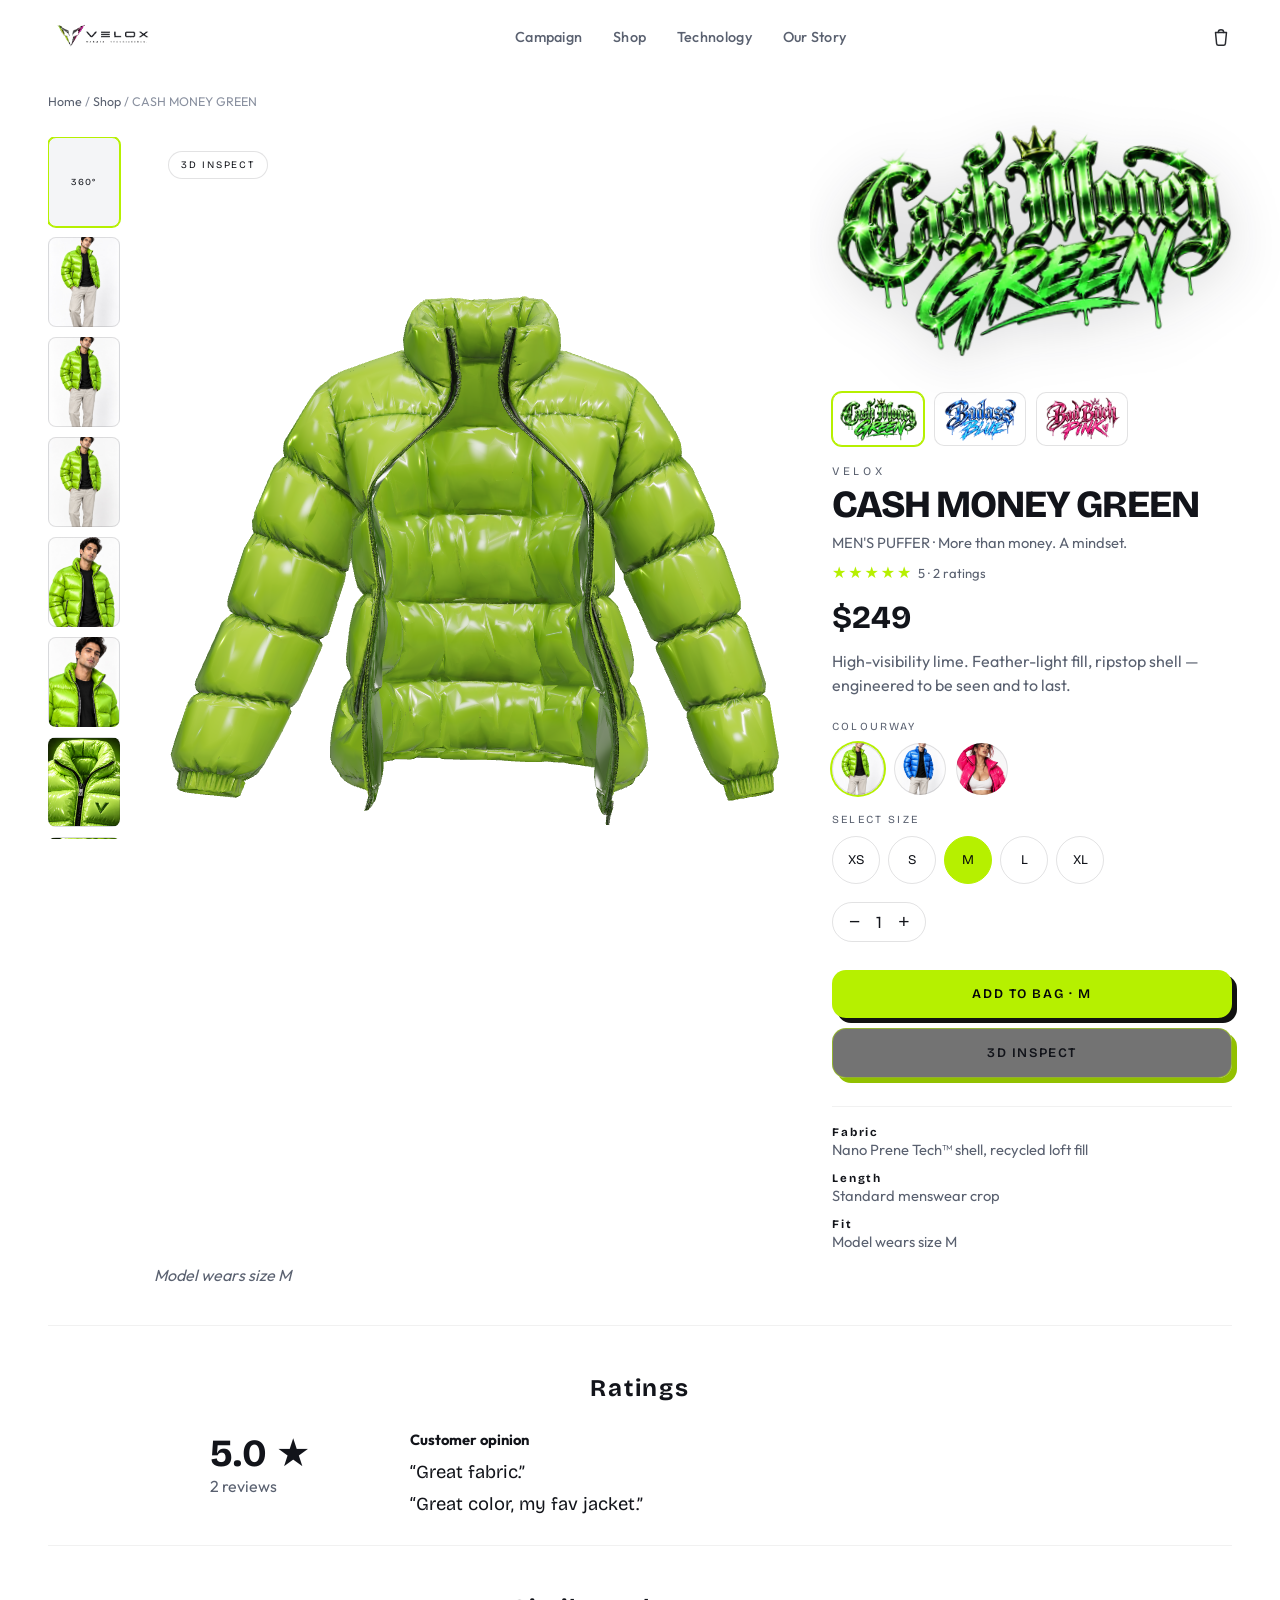
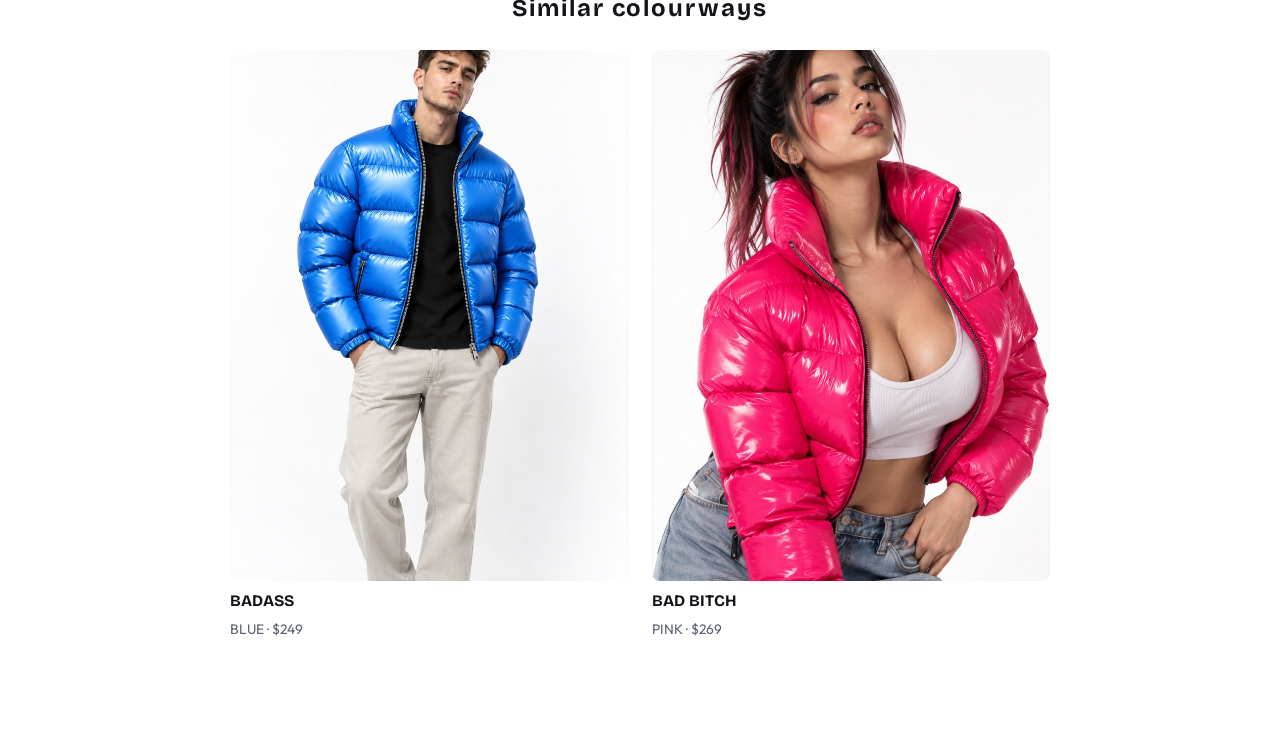
==== buy.html @ fc915344 "Updates" ====
<!doctype html>
<html lang="en">
  <head>
    <meta charset="UTF-8" />
    <meta name="viewport" content="width=device-width, initial-scale=1.0, viewport-fit=cover" />
    <title>VELOX — Shop</title>
    <meta name="description" content="Shop VELOX FW26. Cash Money Green, Badass Blue, Bad Bitch Pink." />
    <link rel="preconnect" href="https://fonts.googleapis.com" />
    <link rel="preconnect" href="https://fonts.gstatic.com" crossorigin />
    <link
      rel="preload"
      as="style"
      href="https://fonts.googleapis.com/css2?family=Cinzel:wght@600&family=Bricolage+Grotesque:opsz,wght@12..96,700;12..96,800&family=Outfit:wght@400;500;600&display=swap"
      onload="this.onload=null;this.rel='stylesheet'"
    />
    <noscript>
      <link
        href="https://fonts.googleapis.com/css2?family=Cinzel:wght@600&family=Bricolage+Grotesque:opsz,wght@12..96,700;12..96,800&family=Outfit:wght@400;500;600&display=swap"
        rel="stylesheet"
      />
    </noscript>
    <script>
      (function () {
        var id = new URLSearchParams(location.search).get('id') || 'lime';
        var src = {
          lime: 'campaign/looks/green-studio-full.jpg',
          blue: 'campaign/looks/blue-studio-full.jpg',
          pink: 'campaign/looks/pink-studio-a.jpg',
        }[id] || 'campaign/looks/green-studio-full.jpg';
        var l = document.createElement('link');
        l.rel = 'preload';
        l.as = 'image';
        l.href = src;
        l.fetchPriority = 'high';
        document.head.appendChild(l);
      })();
    </script>
    <script type="module" crossorigin src="./assets/buy-DVvK4HD_.js"></script>
    <link rel="modulepreload" crossorigin href="./assets/products-C40Esl2F.js">
    <link rel="stylesheet" crossorigin href="./assets/products-sGhuWvMR.css">
      <link rel="modulepreload" crossorigin href="./assets/scene3d-ComsFr7d.js">
  </head>
  <body class="pdp-page">
    <header class="nav">
      <a class="nav__brand" href="./" aria-label="VELOX home">
        <img class="nav__lockup" src="brand/nav-lockup.png" alt="VELOX" />
      </a>
      <nav class="nav__links" id="navLinks">
        <a href="./">Campaign</a>
        <a href="./#shop">Shop</a>
        <a href="./#technology">Technology</a>
        <a href="./#about">Our Story</a>
      </nav>
      <button class="nav__burger" id="navBurger" aria-label="Menu" aria-expanded="false">
        <span></span><span></span>
      </button>
      <div class="nav__right">
        <button class="nav__icon nav__cart" id="navCart" aria-label="Cart">
          <svg viewBox="0 0 24 24"><path d="M6 7h12l-1.2 12.2a2 2 0 0 1-2 1.8H9.2a2 2 0 0 1-2-1.8L6 7z"/><path d="M9 7a3 3 0 0 1 6 0"/></svg>
          <span class="nav__badge" id="cartCount">0</span>
        </button>
      </div>
    </header>

    <main class="pdp" id="pdp">
      <nav class="pdp__crumbs" id="crumbs"></nav>

      <section class="pdp__grid">
        <div class="pdp__thumbs" id="thumbs"></div>
        <div class="pdp__stage" id="stage">
          <canvas id="inspect3d" class="pdp__gl" aria-label="3D inspect"></canvas>
          <img id="stageA" class="pdp__shot is-on" alt="" />
          <img id="stageB" class="pdp__shot" alt="" />
          <button class="pdp__arrow pdp__arrow--prev" id="prevShot" aria-label="Previous">
            <svg viewBox="0 0 24 24"><polyline points="15 6 9 12 15 18"/></svg>
          </button>
          <button class="pdp__arrow pdp__arrow--next" id="nextShot" aria-label="Next">
            <svg viewBox="0 0 24 24"><polyline points="9 6 15 12 9 18"/></svg>
          </button>
          <span class="pdp__badge" id="shotBadge">LOOK 01</span>
        </div>
        <aside class="pdp__info" id="info"></aside>
      </section>

      <p class="pdp__fit" id="fitNote"></p>

      <section class="pdp__ratings">
        <h2>Ratings</h2>
        <div class="pdp__ratings-grid">
          <div>
            <div class="pdp__score"><b>5.0</b> ★</div>
            <div class="pdp__score-sub" id="reviewCount">2 reviews</div>
          </div>
          <div>
            <h3>Customer opinion</h3>
            <blockquote>“Great fabric.”</blockquote>
            <blockquote>“Great color, my fav jacket.”</blockquote>
          </div>
        </div>
      </section>

      <section class="pdp__similar">
        <h2>Similar colourways</h2>
        <div class="pdp__similar-row" id="similar"></div>
      </section>
    </main>

    <div class="drawer-scrim" id="scrim"></div>
    <aside class="cart" id="cart" aria-hidden="true">
      <div class="cart__head">
        <h3>Your Bag</h3>
        <button class="cart__close" id="cartClose" aria-label="Close">
          <svg viewBox="0 0 24 24"><line x1="6" y1="6" x2="18" y2="18"/><line x1="18" y1="6" x2="6" y2="18"/></svg>
        </button>
      </div>
      <div class="cart__items" id="cartItems"></div>
      <div class="cart__empty" id="cartEmpty">Your bag is empty.</div>
      <div class="cart__foot">
        <div class="cart__row"><span>Subtotal</span><b id="cartTotal">$0</b></div>
        <a class="btn btn--solid btn--block" href="./#shop">KEEP SHOPPING</a>
      </div>
    </aside>

    <div class="toast" id="toast"></div>
  </body>
</html>
---- assets/products-sGhuWvMR.css ----
:root{--bg-deep: #ffffff;--ink: #12141a;--ink-dim: #5a6170;--ink-faint: #8a91a0;--line: rgba(18, 20, 26, .12);--line-soft: rgba(18, 20, 26, .06);--panel: rgba(255, 255, 255, .86);--panel-solid: #ffffff;--accent: #c6f042;--accent-soft: #e6ffa8;--glow: rgba(198, 240, 66, .55);--wash: rgba(182, 240, 0, .1);--font-display: "Bricolage Grotesque", system-ui, sans-serif;--font-body: "Outfit", system-ui, sans-serif;--ease: cubic-bezier(.22, 1, .36, 1);--ease-2: cubic-bezier(.16, 1, .3, 1)}*{margin:0;padding:0;box-sizing:border-box}html{scroll-behavior:smooth}body{font-family:var(--font-body);background:var(--bg-deep);color:var(--ink);overflow-x:hidden;-webkit-font-smoothing:antialiased;text-rendering:optimizeLegibility}svg{fill:none;stroke:currentColor;stroke-width:1.6;stroke-linecap:round;stroke-linejoin:round}::selection{background:var(--accent);color:#05060a}.loader{position:fixed;inset:0;z-index:1000;display:grid;place-items:center;background:#fff;transition:opacity .9s var(--ease),visibility .9s}.loader.is-done{opacity:0;visibility:hidden}.loader__inner{text-align:center;width:min(320px,74vw)}.loader__brand{font-family:var(--font-display);font-weight:800;letter-spacing:.5em;font-size:1.5rem;padding-left:.5em;margin-bottom:28px;color:var(--ink);animation:pulse 2.4s var(--ease) infinite}.loader__bar{height:2px;width:100%;background:var(--line-soft);overflow:hidden}.loader__fill{display:block;height:100%;width:0%;background:var(--accent);box-shadow:0 0 16px var(--glow);transition:width .3s var(--ease)}.loader__lockup{width:min(280px,70vw);height:auto;display:block;margin:0 auto 18px}.loader__pct{font-family:var(--font-display);font-size:.78rem;letter-spacing:.15em;color:var(--ink-dim);margin-top:14px}.loader__hint{font-size:.66rem;letter-spacing:.32em;color:var(--ink-faint);margin-top:8px;text-transform:uppercase}@keyframes pulse{0%,to{opacity:1}50%{opacity:.55}}.bg{position:fixed;inset:0;z-index:0;background:var(--bg-deep)}.bg__layer{position:absolute;inset:0;background-size:cover;background-position:center center;opacity:0;transition:opacity .45s var(--ease);will-change:opacity}.bg__layer video{position:absolute;inset:0;width:100%;height:100%;object-fit:cover;pointer-events:none}.bg__layer.is-active{opacity:1}.bg__vignette{position:absolute;inset:0;background:radial-gradient(80% 70% at 50% 42%,var(--wash),transparent 70%);pointer-events:none}.bg__vignette:after{content:"";position:absolute;inset:0;background:radial-gradient(70% 60% at 50% 42%,var(--wash),transparent 72%);pointer-events:none;transition:background .6s var(--ease)}.bg__sweep{display:none}.bg__grain{position:absolute;inset:0;pointer-events:none;opacity:.07;mix-blend-mode:overlay;background-image:repeating-radial-gradient(circle at 20% 30%,rgba(255,255,255,.18) 0 1px,transparent 1px 3px);animation:grain .6s steps(2) infinite}@keyframes sweep{0%{transform:translate3d(-18%,8%,0) rotate(8deg)}50%{transform:translate3d(16%,-6%,0) rotate(-4deg)}to{transform:translate3d(-18%,8%,0) rotate(8deg)}}@keyframes grain{0%{transform:translateZ(0)}to{transform:translate3d(-2%,1%,0)}}.scene{position:fixed;inset:0;z-index:4;width:100vw;height:100vh;touch-action:none;cursor:grab;pointer-events:none;transition:opacity .6s var(--ease)}.scene.is-grabbing{cursor:grabbing}.scene.is-hidden{opacity:0;pointer-events:none}.nav{position:fixed;top:0;left:0;right:0;z-index:50;display:flex;align-items:center;justify-content:space-between;padding:16px clamp(16px,4vw,48px);background:transparent;backdrop-filter:none;-webkit-backdrop-filter:none;border-bottom:0;box-shadow:none}.nav.is-stuck{background:transparent;backdrop-filter:none;-webkit-backdrop-filter:none;box-shadow:none;padding-top:14px;padding-bottom:14px}.nav__brand{display:flex;align-items:center;gap:12px;color:var(--ink);text-decoration:none;padding-left:2px}.nav__lockup{height:42px;width:auto;display:block}.nav__brand span{transform:translateY(1px)}.nav__mark{width:26px;height:26px;color:var(--accent);filter:drop-shadow(0 0 8px var(--glow))}.nav__links{display:flex;gap:clamp(20px,2.4vw,44px)}.nav__links a{color:var(--ink-dim);text-decoration:none;font-weight:500;font-size:.9rem;letter-spacing:.02em;opacity:1;transition:opacity .25s,color .25s,transform .25s;display:inline-block}.nav__links a:hover{opacity:1;color:var(--accent);text-shadow:0 0 18px var(--glow);transform:translateY(-1px)}html[data-theme=pink] .nav,html[data-theme=blue] .nav,html[data-theme=lime] .nav{box-shadow:none;background:transparent}.nav__bg{display:flex;border:1px solid transparent;border-radius:999px;overflow:hidden;margin-right:12px;background:transparent}.nav__bg-btn{font-family:var(--font-display);font-size:.6rem;letter-spacing:.14em;padding:7px 11px;color:var(--ink-dim);text-decoration:none;text-transform:uppercase}.nav__bg-btn.is-on{background:var(--accent);color:#05060a}.nav__right{display:flex;align-items:center;gap:18px}.nav__icon{position:relative;width:22px;height:22px;color:var(--ink);background:none;border:none;cursor:pointer;opacity:.9;transition:color .25s,transform .25s}.nav__icon svg{width:22px;height:22px}.nav__icon:hover{color:var(--accent);transform:translateY(-1px)}.nav__badge{position:absolute;top:-8px;right:-9px;min-width:16px;height:16px;padding:0 4px;background:var(--accent);color:#05060a;border-radius:9px;font-size:.62rem;font-weight:700;display:grid;place-items:center;font-family:var(--font-display);transform:scale(0);transition:transform .35s var(--ease)}.nav__badge.is-on{transform:scale(1)}.nav__tag{font-family:var(--font-display);font-size:.6rem;letter-spacing:.22em;color:var(--ink-dim);line-height:1.4;padding-left:16px;margin-left:4px;border-left:1px solid var(--line)}.nav__burger{display:none;width:42px;height:42px;border-radius:12px;border:1px solid transparent;background:transparent;cursor:pointer;flex-direction:column;justify-content:center;align-items:center;gap:6px}.nav__burger span{display:block;width:18px;height:1.5px;background:var(--ink)}.nav__links.is-open{display:flex;position:absolute;top:100%;left:16px;right:16px;flex-direction:column;gap:4px;padding:16px;background:var(--panel-solid);border:1px solid var(--line);border-radius:16px}.hero{position:relative;height:100svh;min-height:640px;z-index:auto;pointer-events:none}.hero>*,.hero .hero__copy *{pointer-events:none}.hero button,.hero a,.hero .dash,.hero .sidecard,.hero .picker,.hero .hero__label,.hero .hero__copy .hero__mark{pointer-events:auto;z-index:8}.hero__copy{position:absolute;left:clamp(20px,4vw,64px);top:12vh;max-width:none;width:auto;z-index:2;pointer-events:none}.eyebrow{font-family:Cinzel,serif;font-size:.68rem;font-weight:600;letter-spacing:.38em;color:var(--ink-dim);text-transform:uppercase;display:inline-block}.hero__orbit{position:absolute;inset:20% 18% 18% 38%;z-index:5;cursor:grab;pointer-events:auto;touch-action:none}.hero__orbit:active{cursor:grabbing}.hero__mark{display:block;width:min(760px,64vw);max-width:none;margin:0 0 18px;padding:0;border:0;background:none;cursor:pointer;filter:drop-shadow(0 10px 30px rgba(0,0,0,.45));transform:rotate(-6deg);transform-origin:left center;transition:filter .35s var(--ease),transform .35s var(--ease)}.hero__mark:hover,.hero__mark:focus-visible{filter:drop-shadow(0 0 36px var(--glow)) drop-shadow(0 12px 28px rgba(0,0,0,.45));transform:rotate(-6deg) scale(1.045)}.hero__mark img{width:100%;max-width:none;height:auto;display:block;pointer-events:none}.hero__tag{font-family:Cinzel,serif;font-size:.92rem;letter-spacing:.22em;color:var(--ink);text-transform:uppercase;margin:4px 0 14px}.hero__title{font-family:var(--font-display);font-weight:800;font-size:clamp(2.7rem,6vw,5.4rem);line-height:.88;letter-spacing:-.045em;margin:18px 0 0;font-optical-sizing:auto}.hero__title span{display:block}.hero__title .reveal--dim{color:transparent;-webkit-text-stroke:1.2px color-mix(in srgb,var(--accent) 55%,transparent)}.accent-rule{display:block;width:64px;height:3px;background:var(--accent);box-shadow:0 0 14px var(--glow);margin:26px 0 22px;border-radius:2px}.hero__blurb{color:var(--ink-dim);font-size:1rem;line-height:1.6;max-width:360px;margin-bottom:30px}.btn{font-family:var(--font-display);font-weight:600;letter-spacing:.12em;font-size:.82rem;cursor:pointer;border:none;display:inline-flex;align-items:center;gap:14px;transition:transform .3s var(--ease),background .3s,color .3s,box-shadow .3s}.btn svg{width:18px;height:18px}.btn--pill{padding:16px 26px;border-radius:14px;background:#0000008c;color:var(--ink);border:1px solid color-mix(in srgb,var(--accent) 55%,var(--line));box-shadow:5px 5px color-mix(in srgb,var(--accent) 80%,black);backdrop-filter:blur(10px)}.btn--pill:hover{background:var(--accent);color:#05060a;transform:translate(2px,2px);box-shadow:2px 2px 0 var(--accent)}.btn--pill:hover svg{stroke:#05060a}.btn--solid{background:var(--accent);color:#05060a;padding:16px 26px;border-radius:14px;box-shadow:5px 5px #111}.btn--solid svg{stroke:#05060a}.btn--solid:hover{transform:translateY(-2px);box-shadow:0 16px 40px -12px var(--glow);filter:brightness(1.05)}.btn--block{width:100%;justify-content:center}.hero__pager{display:flex;align-items:center;gap:10px;margin-bottom:34px}.dash{width:34px;height:3px;border-radius:2px;background:#fff3;cursor:pointer;transition:background .4s,width .4s var(--ease)}.dash.is-active{background:var(--accent);width:46px;box-shadow:0 0 10px var(--glow)}.pager__num{font-family:var(--font-display);font-size:.82rem;letter-spacing:.14em;color:var(--ink-dim);margin-left:10px}.pager__num b{color:var(--ink)}.features{list-style:none;display:flex;gap:clamp(18px,2vw,32px)}.features li{display:flex;align-items:center;gap:10px}.features svg{width:22px;height:22px;color:var(--accent);flex:none}.features span{font-family:var(--font-display);font-size:.6rem;letter-spacing:.16em;color:var(--ink-dim);line-height:1.35}.hero__label{position:absolute;left:50%;top:15vh;transform:translate(calc(-50% + 210px));display:flex;gap:14px;align-items:flex-start;z-index:8;background:none;border:none;color:inherit;text-align:left;cursor:pointer;transition:transform .3s var(--ease),filter .3s}.hero__label:hover{filter:drop-shadow(0 0 18px var(--glow));transform:translate(calc(-50% + 210px)) translateY(-3px)}.hero__label-idx{font-family:var(--font-display);font-size:.82rem;color:var(--accent);letter-spacing:.1em;padding-top:2px}.hero__label-name{font-family:var(--font-display);font-weight:700;font-size:1.55rem;letter-spacing:.06em}.hero__label-gender{font-size:.66rem;letter-spacing:.28em;color:var(--ink-dim);margin-top:3px}.hero__label-price{font-family:var(--font-display);font-weight:600;font-size:.92rem;letter-spacing:.08em;margin-top:10px;color:var(--accent)}.sidecards{position:absolute;right:clamp(20px,3vw,48px);top:14vh;display:flex;flex-direction:column;gap:12px;z-index:8;width:220px}.sidecard{display:flex;align-items:center;gap:14px;background:#ffffffe0;color:var(--ink);border:1px solid color-mix(in srgb,var(--accent) 32%,var(--line));border-radius:16px;padding:10px 12px;cursor:pointer;box-shadow:0 18px 40px -24px #12141a47;backdrop-filter:blur(18px);transition:transform .35s var(--ease),box-shadow .35s,border-color .35s,background .35s}.sidecard:hover{transform:translate(-8px) scale(1.05);background:#fff;border-color:var(--accent);box-shadow:0 0 28px -6px var(--glow)}.sidecard__thumb{width:56px;height:56px;border-radius:12px;background:#f4f5f7 center/cover no-repeat;flex:none;transition:transform .35s var(--ease)}.sidecard:hover .sidecard__thumb{transform:scale(1.08) rotate(-3deg)}.sidecard__meta{flex:1;min-width:0;text-align:left}.sidecard__name{font-family:var(--font-display);font-weight:700;font-size:.92rem;letter-spacing:.02em;line-height:1.15;color:var(--ink)}.sidecard__color{display:block;margin-top:4px;font-family:Cinzel,serif;font-size:.58rem;letter-spacing:.22em;color:var(--ink-dim)}.picker{position:absolute;left:clamp(16px,3vw,40px);bottom:5vh;z-index:8;width:min(260px,24vw);aspect-ratio:3/2;background-size:cover;background-position:center;background-repeat:no-repeat;border-radius:14px;overflow:hidden;box-shadow:0 20px 50px -20px #000000a6;display:grid;grid-template-columns:1fr 1fr 1fr}.picker{transition:transform .35s var(--ease),box-shadow .35s}.picker:hover{transform:translateY(-4px);box-shadow:0 24px 50px -16px #000000bf}.picker button{background:transparent;border:none;cursor:pointer;padding:0;transition:background .25s,box-shadow .25s}.picker button:hover{background:#ffffff24}.picker button.is-on{box-shadow:inset 0 0 0 2px #fff}.hero__arrows{position:absolute;right:clamp(20px,4vw,64px);bottom:8vh;display:flex;gap:14px;z-index:8}.round-btn{width:54px;height:54px;border-radius:14px;border:1px solid var(--line);background:#ffffffe6;color:var(--ink);cursor:pointer;display:grid;place-items:center;backdrop-filter:blur(8px);box-shadow:4px 4px color-mix(in srgb,var(--accent) 70%,black);transition:transform .3s var(--ease),background .3s,color .3s,border-color .3s,box-shadow .3s}.round-btn svg{width:22px;height:22px}.round-btn:hover{background:var(--accent);color:#05060a;border-color:var(--accent);transform:scale(1.06)}.hint{position:absolute;z-index:6;font-family:var(--font-display);font-size:.64rem;letter-spacing:.2em;color:var(--ink-dim);display:inline-flex;align-items:center;gap:8px;padding:10px 16px;border:1px solid var(--line-soft);border-radius:999px;background:var(--panel);backdrop-filter:blur(10px)}.hint svg{width:15px;height:15px;color:var(--accent)}.hint--drag{left:50%;bottom:8vh;transform:translate(-50%);transition:opacity .5s}.hint--drag.is-gone{opacity:0}.hint--light{left:50%;top:12vh;transform:translate(calc(-50% - 30px));opacity:.8}.hero__foot{position:absolute;left:clamp(20px,4vw,64px);bottom:4vh;z-index:6}.hero__foot-left{font-family:var(--font-display);font-size:.62rem;letter-spacing:.24em;color:var(--ink-faint)}.hero__possib{position:absolute;right:clamp(20px,4vw,64px);bottom:20vh;z-index:6;text-align:right;font-family:var(--font-display);font-size:.64rem;letter-spacing:.26em;color:var(--ink-dim);line-height:1.8}.scroll-cue{position:absolute;left:50%;bottom:2.4vh;transform:translate(-50%);width:26px;height:42px;border:1px solid var(--line);border-radius:14px;background:none;cursor:pointer;z-index:6;display:grid;place-items:start center;padding-top:8px}.scroll-cue span{width:3px;height:8px;background:var(--accent);border-radius:2px;animation:scrollcue 1.8s var(--ease) infinite}@keyframes scrollcue{0%{transform:translateY(0);opacity:1}70%{transform:translateY(14px);opacity:0}to{opacity:0}}.section{position:relative;z-index:5;background:var(--bg-deep);padding:clamp(80px,12vh,160px) clamp(20px,6vw,120px)}.section__head{max-width:720px;margin:0 auto clamp(40px,6vh,80px);text-align:center}.section__head h2,.tech h2,.about h2{font-family:var(--font-display);font-weight:800;font-size:clamp(2rem,4.5vw,3.6rem);line-height:1.02;letter-spacing:-.02em;margin:18px 0 20px}.section__head h2 em,.about h2{font-style:normal}.section__head h2 em{color:var(--accent)}.section__head p,.tech__lead p,.about p{color:var(--ink-dim);font-size:1.04rem;line-height:1.6;max-width:560px;margin:0 auto}.collection{background:#fff}.cards{display:grid;grid-template-columns:repeat(3,1fr);gap:24px;max-width:1180px;margin:0 auto}.pcard{position:relative;border:1px solid var(--line-soft);border-radius:24px;overflow:hidden;background:#fff;transition:border-color .5s;display:flex;flex-direction:column}.pcard:hover{border-color:var(--pc-accent, var(--accent))}.pcard__media{position:relative;aspect-ratio:4/4.4;background-color:#f4f5f7;background-size:cover;background-position:center;overflow:hidden;perspective:900px}.pcard__loop{position:absolute;inset:0;width:100%;height:100%;object-fit:cover;pointer-events:none;z-index:0}.pcard__stage{position:absolute;inset:0;transform-style:preserve-3d;animation:coatsway 7s ease-in-out infinite;will-change:transform}.pcard:hover .pcard__stage{animation:none}.pcard.has-gl .pcard__stage{animation:none;transform:none}@keyframes coatsway{0%,to{transform:rotateY(-18deg) rotateX(5deg) translateZ(24px)}50%{transform:rotateY(18deg) rotateX(-5deg) translate3d(0,8px,24px)}}.pcard__gl{position:absolute;inset:0;width:100%;height:100%;z-index:1;pointer-events:none;transition:opacity .35s var(--ease)}.pcard.has-gl .pcard__jacket,.pcard.is-stitch .pcard__gl{opacity:0}.pcard__jacket{position:absolute;inset:8% 10% 4%;background:center 55% / contain no-repeat;z-index:1;pointer-events:none;filter:saturate(1.2) contrast(1.12);transition:opacity .35s var(--ease)}.pcard__stitches{display:grid;grid-template-columns:1fr 1fr 1fr;gap:6px;padding:6px 12px 0}.pcard__stitch{aspect-ratio:1;border-radius:10px;border:1px solid var(--line);background:#f4f5f7 center/cover no-repeat;cursor:pointer}.pcard__stitch.is-on{box-shadow:inset 0 0 0 2px var(--pc-accent, var(--accent))}.pcard__media:after{content:"";position:absolute;inset:0;background:none;pointer-events:none}.pcard__badge{position:absolute;top:16px;left:16px;z-index:2;font-family:var(--font-display);font-size:.6rem;letter-spacing:.2em;padding:7px 12px;border-radius:999px;background:#ffffffc7;border:1px solid var(--line-soft);color:var(--pc-accent, var(--ink));backdrop-filter:blur(6px)}.pcard__body{padding:22px 22px 24px;display:flex;flex-direction:column;gap:4px}.pcard__name{font-family:var(--font-display);font-weight:700;font-size:1.3rem;letter-spacing:.04em}.pcard__gender{font-size:.64rem;letter-spacing:.24em;color:var(--ink-faint)}.pcard__foot{margin-top:16px;display:flex;align-items:center;justify-content:space-between}.pcard__price{font-family:var(--font-display);font-weight:600;font-size:1.24rem}.pcard__add{font-family:var(--font-display);font-size:.74rem;letter-spacing:.1em;padding:12px 20px;border-radius:999px;border:1px solid var(--line);background:none;color:var(--ink);cursor:pointer;transition:background .3s,color .3s,border-color .3s}.pcard__add:hover{background:var(--pc-accent, var(--accent));color:#05060a;border-color:transparent}.pcard__view{position:absolute;inset:0;z-index:3;background:none;border:none;cursor:pointer}.pcard__looks{display:grid;grid-template-columns:1fr 1fr 1fr;gap:6px;padding:10px 12px 0}.pcard__look{aspect-ratio:3/4;border-radius:10px;border:1px solid var(--line);background:#f4f5f7 center 18%/cover no-repeat;cursor:pointer;transition:transform .3s var(--ease),box-shadow .3s}.pcard__look:hover{transform:translateY(-3px);box-shadow:0 10px 22px #00000059}.pcard__look.is-on{box-shadow:inset 0 0 0 2px var(--pc-accent, var(--accent))}.tech{position:relative;z-index:5;background:#fff;display:grid;grid-template-columns:1.15fr .85fr;min-height:100svh}.tech__visual{position:relative;min-height:520px;overflow:hidden}.tech__visual img{width:100%;height:100%;object-fit:cover;display:block;min-height:100svh}.tech__copy{padding:clamp(48px,8vh,100px) clamp(24px,5vw,72px);display:flex;flex-direction:column;justify-content:center}.tech__copy h2{font-family:var(--font-display);font-weight:800;font-size:clamp(2.2rem,4.4vw,3.8rem);line-height:.95;letter-spacing:-.03em;margin:14px 0 18px}.tech__copy>p{color:var(--ink-dim);font-size:1.08rem;line-height:1.65;max-width:460px}.about{background:#fff;text-align:center}.about__inner{max-width:640px;margin:0 auto;display:flex;flex-direction:column;align-items:center}.about h2{margin:16px 0 18px}.about .btn{margin-top:34px}.campaigns{position:relative;z-index:5;background:#fff;padding:40px 0 0}.campaigns__head{text-align:center;padding:40px 24px 20px}.campaigns__head h2{font-family:var(--font-display);font-weight:800;font-size:clamp(2rem,5vw,3.6rem);letter-spacing:-.04em;line-height:.95;margin-top:12px}.campaigns__head em{font-style:normal;color:var(--accent)}.campaign{border-top:1px solid var(--line-soft)}.campaign__tab{width:100%;display:flex;justify-content:space-between;align-items:center;padding:22px clamp(20px,5vw,80px);background:transparent;border:none;color:var(--ink);font-family:Cinzel,serif;letter-spacing:.18em;font-size:.82rem;cursor:pointer;text-align:left}.campaign__tab:hover,.campaign.is-open .campaign__tab{color:var(--accent)}.campaign__price{font-family:var(--font-display);letter-spacing:.08em}.campaign__body{display:grid;grid-template-rows:0fr;transition:grid-template-rows .7s var(--ease)}.campaign.is-open .campaign__body{grid-template-rows:1fr}.campaign__body>*{overflow:hidden}.campaign__body img{width:100%;height:min(78vh,820px);object-fit:cover;display:block}.campaign__cta{position:relative;margin-top:-90px;padding:0 clamp(20px,5vw,80px) 40px;display:flex;justify-content:space-between;align-items:end;gap:20px;z-index:2}.campaign__cta p{font-family:Cinzel,serif;letter-spacing:.2em;text-transform:uppercase;font-size:.78rem}.tech__acc{display:flex;flex-direction:column;gap:0;margin-top:36px}.tech__tab{background:none;border:none;border-top:1px solid var(--line-soft);color:var(--ink-dim);font-family:Cinzel,serif;letter-spacing:.16em;font-size:.92rem;text-align:left;padding:18px 0;cursor:pointer}.tech__tab.is-open{color:var(--accent)}.tech__panel{display:none;padding:0 0 22px}.tech__panel.is-open{display:grid;gap:14px}.tech__panel img{width:100%;aspect-ratio:16/10;object-fit:cover;border-radius:16px}.tech__panel p{color:var(--ink-dim);line-height:1.6;font-size:1.02rem}.inspect{position:relative;z-index:5;background:#fff;padding:28px clamp(16px,3vw,48px) 40px}.inspect__grid{display:grid;grid-template-columns:92px minmax(0,1.35fr) minmax(280px,.9fr);gap:18px;min-height:calc(100svh - 120px);align-items:stretch}.inspect__thumbs{display:flex;flex-direction:column;gap:10px}.inspect__thumb{aspect-ratio:1;border-radius:14px;border:1px solid var(--line);background:#f4f5f7 center/cover no-repeat;cursor:pointer;overflow:hidden}.inspect__thumb.is-on{box-shadow:inset 0 0 0 2px var(--accent)}.inspect__thumb--360{display:grid;place-items:center;color:var(--ink);font-family:var(--font-display);font-size:.62rem;letter-spacing:.16em;background:#f4f5f7}.inspect__stage{position:relative;border-radius:22px;overflow:hidden;min-height:520px;background:#fff}.inspect__plate,.inspect__jacket{position:absolute;inset:0}.inspect__plate{background:center/cover no-repeat;transform:scale(1.04)}.inspect__jacket{background:center 58%/contain no-repeat;filter:saturate(1.15) contrast(1.08);pointer-events:none}.inspect__360{position:absolute;right:18px;top:18px;z-index:2;font-family:var(--font-display);letter-spacing:.18em;font-size:.72rem;padding:10px 14px;border-radius:999px;cursor:pointer;background:#00000080;color:#fff;border:1px solid var(--line);backdrop-filter:blur(8px)}.inspect__tag{position:absolute;left:18px;bottom:16px;z-index:2;font-family:Rock Salt,cursive;font-size:1.15rem;color:#ffffffd1;transform:rotate(-6deg)}.inspect__buy{background:#fff;border:1px solid var(--line-soft);border-radius:22px;padding:28px 26px 24px;display:flex;flex-direction:column;gap:12px}.inspect__kicker{font-family:var(--font-display);font-size:.72rem;letter-spacing:.28em;color:var(--ink-dim)}.inspect__name{font-family:var(--font-display);font-weight:800;font-size:clamp(2rem,3vw,3.1rem);letter-spacing:-.03em;line-height:.92}.inspect__tagline{font-family:Cinzel,serif;letter-spacing:.16em;font-size:.78rem;color:var(--accent);text-transform:uppercase}.inspect__blurb{color:var(--ink-dim);line-height:1.55;font-size:.98rem}.inspect__price{font-family:var(--font-display);font-weight:700;font-size:1.8rem;margin-top:4px}.inspect__swatches{display:grid;grid-template-columns:repeat(3,1fr);gap:8px}.inspect__swatch{border:1px solid var(--line);background:#fff;color:var(--ink);border-radius:12px;padding:10px 8px;cursor:pointer;text-align:left}.inspect__swatch.is-on{border-color:var(--accent);box-shadow:0 0 0 1px var(--accent)}.inspect__swatch b{display:block;font-family:var(--font-display);font-size:.78rem;letter-spacing:.06em}.inspect__swatch span{font-size:.62rem;letter-spacing:.14em;color:var(--ink-dim)}.inspect__sizes{display:flex;gap:8px;flex-wrap:wrap}.inspect__sizes button{width:44px;height:44px;border-radius:10px;border:1px solid var(--line);background:transparent;color:var(--ink);cursor:pointer;font-family:var(--font-display)}.inspect__sizes button.is-on{background:var(--accent);color:#05060a;border-color:var(--accent)}.inspect__qty{display:inline-flex;align-items:center;gap:14px;border:1px solid var(--line);border-radius:12px;padding:8px 14px;width:fit-content}.inspect__qty button{background:none;border:none;color:var(--ink);cursor:pointer;font-size:1.1rem}.inspect__actions{display:grid;grid-template-columns:1fr 1fr;gap:10px;margin-top:8px}.inspect__feats{display:grid;grid-template-columns:repeat(4,1fr);gap:12px;margin-top:22px;padding:18px 8px 4px;border-top:1px solid var(--line-soft)}.inspect__feats div{display:flex;flex-direction:column;gap:4px}.inspect__feats b{font-family:var(--font-display);font-size:.78rem;letter-spacing:.16em}.inspect__feats span{font-size:.78rem;color:var(--ink-dim)}.manifesto,.nano,.voices,.freedom{position:relative;z-index:5;background:#fff}.manifesto{display:grid;grid-template-columns:1fr;min-height:100svh;align-items:stretch}.manifesto__visual{grid-area:1 / 1}.manifesto__copy{grid-area:1 / 1;z-index:2;background:linear-gradient(90deg,rgba(5,6,10,.88) 0%,rgba(5,6,10,.35) 55%,transparent 100%)}.manifesto__copy,.nano__copy{padding:clamp(48px,10vh,120px) clamp(24px,6vw,80px);display:flex;flex-direction:column;justify-content:center}.manifesto__copy h2,.nano__copy h2,.voices__head h2,.freedom h2{font-family:var(--font-display);font-weight:800;font-size:clamp(2.4rem,6vw,5.2rem);line-height:.92;letter-spacing:-.04em;margin:12px 0 22px}.manifesto__line{font-family:Cinzel,serif;font-size:clamp(1.1rem,2vw,1.5rem);letter-spacing:.08em;line-height:1.45;color:var(--ink)}.manifesto__visual,.nano__visual{min-height:52vh;overflow:hidden}.manifesto__visual img,.nano__visual img{width:100%;height:100%;object-fit:cover;display:block;min-height:100%}.manifesto__visual img{object-position:72% center}.nano{display:grid;grid-template-columns:1.1fr .9fr;min-height:88svh}.nano__copy p{color:var(--ink-dim);font-size:1.2rem;line-height:1.6;max-width:420px}.voices{padding:clamp(80px,12vh,140px) clamp(20px,6vw,120px)}.voices__head{max-width:920px;margin:0 auto 56px;text-align:center}.voices__grid{display:grid;grid-template-columns:repeat(3,1fr);gap:24px;max-width:1180px;margin:0 auto}.nano__visual{display:grid;grid-template-rows:1fr auto;min-height:100%}.nano__strip{display:grid;grid-template-columns:1fr 1fr;gap:8px;padding:8px;background:#fff}.nano__strip img{width:100%;aspect-ratio:1;object-fit:cover;display:block}.voice{margin:0;border:1px solid var(--line-soft);border-radius:22px;overflow:hidden;background:#fff}.voice img{width:100%;aspect-ratio:16/10;object-fit:cover;display:block}.voice figcaption{padding:22px 24px 26px}.voice__stars{color:var(--accent);letter-spacing:.2em;margin-bottom:8px}.voice p{font-family:var(--font-display);font-size:1.35rem;letter-spacing:.01em}.freedom{min-height:88svh;display:grid;place-items:center;text-align:center;padding:clamp(80px,12vh,140px) 24px;background-size:cover;background-position:center}.freedom__inner{max-width:860px}.freedom .btn{margin-top:28px}.footer{position:relative;z-index:5;background:#fff;border-top:1px solid var(--line-soft);padding:clamp(50px,8vh,90px) clamp(20px,6vw,120px) 40px}.footer__brand{font-family:var(--font-display);font-weight:800;letter-spacing:.5em;font-size:clamp(2.4rem,10vw,7rem);text-align:center;color:transparent;-webkit-text-stroke:1px rgba(255,255,255,.12);padding-left:.5em;margin-bottom:60px}.footer__lockup{display:block;width:min(720px,86vw);height:auto;margin:0 auto 60px}.footer__cols{display:grid;grid-template-columns:repeat(4,1fr);gap:30px;max-width:1000px;margin:0 auto 50px}.footer__cols h4{font-family:var(--font-display);font-size:.72rem;letter-spacing:.2em;color:var(--ink);margin-bottom:16px}.footer__cols a{display:block;color:var(--ink-dim);text-decoration:none;font-size:.9rem;padding:6px 0;cursor:pointer;transition:color .25s}.footer__cols a:hover{color:var(--accent)}.footer__base{display:flex;justify-content:space-between;gap:20px;padding-top:26px;border-top:1px solid var(--line-soft);font-family:var(--font-display);font-size:.66rem;letter-spacing:.14em;color:var(--ink-faint);flex-wrap:wrap}.sheet-scrim{position:fixed;inset:0;z-index:92;background:#000000b8;opacity:0;visibility:hidden;transition:opacity .4s,visibility .4s;backdrop-filter:blur(8px)}.sheet-scrim.is-open{opacity:1;visibility:visible}.sheet{position:fixed;z-index:93;inset:auto 0 0;max-height:92svh;overflow-y:auto;-webkit-overflow-scrolling:touch;background:#fff;border-top:1px solid var(--line);transform:translateY(110%);transition:transform .5s var(--ease-2);border-radius:22px 22px 0 0;padding:18px 18px calc(22px + env(safe-area-inset-bottom))}.sheet.is-open{transform:translateY(0)}.sheet__grid{display:grid;gap:18px}.sheet__media{position:relative;border-radius:16px;overflow:hidden;aspect-ratio:1;background:#f4f5f7 center/cover no-repeat}.sheet__media img{width:100%;height:100%;object-fit:cover;display:block}.sheet__thumbs{display:grid;grid-template-columns:repeat(4,1fr);gap:8px;margin-top:10px}.sheet__thumbs button{aspect-ratio:1;border-radius:10px;border:1px solid var(--line);background:center/cover no-repeat;cursor:pointer}.sheet__thumbs button.is-on{box-shadow:inset 0 0 0 2px var(--accent)}.sheet__kicker{font-family:var(--font-display);font-size:.72rem;letter-spacing:.28em;color:var(--ink-dim)}.sheet__name{font-family:var(--font-display);font-weight:800;font-size:clamp(1.8rem,4vw,2.8rem);letter-spacing:-.03em;line-height:.95;margin:8px 0}.sheet__tag{font-family:Cinzel,serif;letter-spacing:.14em;color:var(--accent);text-transform:uppercase;font-size:.78rem}.sheet__blurb{color:var(--ink-dim);line-height:1.55;margin:12px 0 8px}.sheet__price{font-family:var(--font-display);font-weight:700;font-size:1.7rem;margin:10px 0}.sheet__sizes,.sheet__swatches{display:flex;flex-wrap:wrap;gap:8px;margin:10px 0}.sheet__sizes button,.sheet__swatches button{min-width:48px;height:48px;padding:0 12px;border-radius:12px;border:1px solid var(--line);background:transparent;color:var(--ink);cursor:pointer;font-family:var(--font-display)}.sheet__sizes button.is-on,.sheet__swatches button.is-on{background:var(--accent);color:#05060a;border-color:var(--accent)}.sheet__qty{display:inline-flex;align-items:center;gap:16px;border:1px solid var(--line);border-radius:12px;padding:10px 16px;margin:8px 0 16px}.sheet__qty button{background:none;border:none;color:var(--ink);font-size:1.2rem;cursor:pointer;width:28px}.sheet__actions{display:grid;gap:10px}.sheet__close{position:absolute;top:12px;right:12px;z-index:2;width:40px;height:40px;border-radius:50%;border:1px solid var(--line);background:#0000008c;color:var(--ink);cursor:pointer}body.is-locked{overflow:hidden}@media (min-width: 880px){.sheet{inset:0 0 0 auto;width:min(460px,40vw);max-height:100svh;height:100svh;transform:translate(104%);opacity:1;visibility:visible;border-radius:0;border:none;border-left:1px solid var(--line);padding:72px 26px 28px}.sheet.is-open{transform:translate(0)}.sheet__grid{grid-template-columns:1fr}.sheet__media{display:none}.sheet-scrim{background:transparent;backdrop-filter:none;pointer-events:none}.sheet-scrim.is-open{pointer-events:none}}.drawer-scrim{position:fixed;inset:0;z-index:90;background:#0009;opacity:0;visibility:hidden;transition:opacity .4s,visibility .4s;backdrop-filter:blur(2px)}.drawer-scrim.is-open{opacity:1;visibility:visible}.cart{position:fixed;top:0;right:0;bottom:0;z-index:95;width:min(420px,92vw);background:var(--panel-solid);border-left:1px solid var(--line-soft);transform:translate(100%);transition:transform .5s var(--ease-2);display:flex;flex-direction:column}.cart.is-open{transform:translate(0)}.cart__head{display:flex;align-items:center;justify-content:space-between;padding:26px 26px 20px;border-bottom:1px solid var(--line-soft)}.cart__head h3{font-family:var(--font-display);font-weight:700;font-size:1.1rem;letter-spacing:.08em}.cart__close,.modal__close{width:34px;height:34px;border-radius:50%;border:1px solid var(--line);background:none;color:var(--ink);cursor:pointer;display:grid;place-items:center;transition:background .25s,color .25s}.cart__close:hover,.modal__close:hover{background:var(--ink);color:#05060a}.cart__close svg,.modal__close svg{width:16px;height:16px}.cart__items{flex:1;overflow-y:auto;padding:12px 26px}.cart__item{display:flex;gap:16px;padding:18px 0;border-bottom:1px solid var(--line-soft)}.cart__item-thumb{width:66px;height:66px;border-radius:12px;background:#f4f5f7 center/cover;flex:none;border:1px solid var(--line-soft)}.cart__item-meta{flex:1}.cart__item-name{font-family:var(--font-display);font-weight:600;letter-spacing:.04em}.cart__item-gender{font-size:.62rem;letter-spacing:.2em;color:var(--ink-faint);margin:3px 0 8px}.cart__qty{display:inline-flex;align-items:center;gap:12px;border:1px solid var(--line);border-radius:999px;padding:4px 10px}.cart__qty button{background:none;border:none;color:var(--ink);cursor:pointer;font-size:1rem;line-height:1;width:16px}.cart__qty span{font-family:var(--font-display);font-size:.85rem;min-width:14px;text-align:center}.cart__item-price{font-family:var(--font-display);font-weight:600}.cart__item-rm{background:none;border:none;color:var(--ink-faint);font-size:.66rem;letter-spacing:.1em;cursor:pointer;margin-top:8px;text-transform:uppercase}.cart__item-rm:hover{color:var(--accent)}.cart__empty{flex:1;display:grid;place-items:center;color:var(--ink-faint);font-size:.9rem;letter-spacing:.1em}.cart__empty.is-hidden{display:none}.cart__foot{padding:22px 26px 26px;border-top:1px solid var(--line-soft)}.cart__row{display:flex;justify-content:space-between;align-items:baseline;margin-bottom:18px;font-family:var(--font-display)}.cart__row span{color:var(--ink-dim);letter-spacing:.1em;font-size:.85rem}.cart__row b{font-size:1.4rem;font-weight:700}.cart__note{text-align:center;font-size:.64rem;letter-spacing:.14em;color:var(--ink-faint);margin-top:14px}.modal{position:fixed;inset:0;z-index:100;display:grid;place-items:center;padding:20px;background:#000000b3;opacity:0;visibility:hidden;transition:opacity .4s,visibility .4s;backdrop-filter:blur(6px)}.modal.is-open{opacity:1;visibility:visible}.modal__box{position:relative;width:min(460px,100%);background:var(--panel-solid);border:1px solid var(--line-soft);border-radius:24px;padding:34px;transform:translateY(20px) scale(.98);transition:transform .5s var(--ease-2);max-height:90vh;overflow-y:auto}.modal.is-open .modal__box{transform:translateY(0) scale(1)}.modal__box--sm{width:min(400px,100%)}.modal__close{position:absolute;top:20px;right:20px}.modal__box h3{font-family:var(--font-display);font-weight:700;font-size:1.5rem;letter-spacing:.01em;margin:12px 0 6px}.modal__sub{color:var(--ink-dim);font-size:.92rem;line-height:1.5;margin-bottom:22px}.demo-flag{margin:16px 0 22px;padding:12px 14px;border:1px dashed rgba(255,255,255,.22);border-radius:12px;font-family:var(--font-display);font-size:.66rem;letter-spacing:.08em;color:var(--accent);line-height:1.5}.form{display:flex;flex-direction:column;gap:16px}.form label{display:flex;flex-direction:column;gap:8px;font-family:var(--font-display);font-size:.64rem;letter-spacing:.18em;color:var(--ink-dim);text-transform:uppercase}.form input{background:#f4f5f7;border:1px solid var(--line-soft);border-radius:12px;padding:14px 16px;color:var(--ink);font-family:var(--font-body);font-size:.98rem;letter-spacing:.02em;transition:border-color .25s}.form input:focus{outline:none;border-color:var(--accent)}.form__row{display:grid;grid-template-columns:1fr 1fr;gap:16px}.form .btn{margin-top:8px}.form__secure{text-align:center;font-size:.64rem;letter-spacing:.12em;color:var(--ink-faint)}.toast{position:fixed;bottom:34px;left:50%;transform:translate(-50%,20px);z-index:200;background:var(--ink);color:#05060a;font-family:var(--font-display);font-weight:600;font-size:.82rem;letter-spacing:.04em;padding:15px 26px;border-radius:999px;opacity:0;visibility:hidden;transition:opacity .4s var(--ease),transform .4s var(--ease);box-shadow:0 20px 50px -15px #000000b3}.toast.is-on{opacity:1;visibility:visible;transform:translate(-50%)}.reveal{opacity:0;transform:translateY(24px);transition:opacity .9s var(--ease),transform .9s var(--ease)}.reveal.is-in{opacity:1;transform:none}@media (max-width: 1100px){.hero__possib{display:none}.hero__label{transform:translate(calc(-50% + 80px))}.sidecards{width:180px;top:14vh}.hero__copy{max-width:none}.hero__mark{width:min(640px,62vw)}.campaign__cta{flex-direction:column;align-items:flex-start}.inspect__grid{grid-template-columns:76px 1fr}.inspect__buy{grid-column:1 / -1}.tech{grid-template-columns:1fr}.tech__visual img{min-height:48vh}}@media (max-width: 880px){.nav{padding:calc(10px + env(safe-area-inset-top)) 14px 10px}.nav__lockup{height:28px}.nav__links{display:none}.nav__links.is-open{display:flex}.nav__tag,.nav__bg{display:none}.nav__burger{display:flex;margin-left:auto}.hero__orbit{inset:38% 6% 26%}.hero__mark{width:min(92vw,420px)}.bg__vignette{opacity:.4}.sheet{max-height:52svh}.nav__right{margin-left:8px}.hero{min-height:100svh}.hero__copy{display:flex;flex-direction:column;align-items:flex-start;top:calc(58px + env(safe-area-inset-top));left:14px;right:auto;max-width:none;width:auto}.hero__mark{width:min(92vw,420px);transform:rotate(-5deg);margin-bottom:8px}.hero__copy .btn{padding:10px 14px;font-size:.68rem;letter-spacing:.1em}.hero__label,.sidecards{display:none}.picker{width:156px;aspect-ratio:3/2;left:14px;transform:none;bottom:calc(18px + env(safe-area-inset-bottom));border-radius:10px}.hint--light,.hero__possib{display:none}.features{flex-wrap:wrap;gap:16px}.cards{grid-template-columns:1fr;max-width:420px}.tech__grid{grid-template-columns:1fr;gap:30px}.tech__frames{grid-template-columns:1fr;max-width:420px}.footer__cols{grid-template-columns:repeat(2,1fr)}.hero__arrows{bottom:calc(18px + env(safe-area-inset-bottom));right:14px;gap:8px}.round-btn{width:44px;height:44px}.hint--drag{bottom:13vh}.inspect{padding:16px 14px 32px}.inspect__grid{grid-template-columns:1fr;min-height:0}.inspect__thumbs{flex-direction:row;overflow-x:auto}.inspect__thumb{width:72px;flex:none}.inspect__stage{min-height:58vh}.inspect__feats{grid-template-columns:1fr 1fr}.inspect__actions{grid-template-columns:1fr}.manifesto,.nano{grid-template-columns:1fr;min-height:0}.manifesto__copy,.nano__copy{padding:48px 20px 28px}.manifesto__copy h2,.nano__copy h2,.voices__head h2,.freedom h2{font-size:2.15rem}.manifesto__visual img,.nano__visual img{min-height:42vh}.voices{padding:56px 20px}.voices__grid{grid-template-columns:1fr}.sheet__sizes button,.sheet__swatches button{min-width:52px;height:52px}.section{padding:56px 20px}.freedom{min-height:0;padding:72px 20px}}@media (max-width: 480px){.hero__title{font-size:2.4rem}.hero__mark{width:92vw}.footer__base{flex-direction:column;gap:8px}.hero__foot{display:none}.btn--pill,.btn--solid{justify-content:center}}@media (prefers-reduced-motion: reduce){.reveal{opacity:1;transform:none;transition:none}.loader__brand,.scroll-cue span,.bg__sweep,.bg__grain,.pcard__stage{animation:none}}.pdp-page{background:#fff;min-height:100svh}.pdp-page .nav{position:sticky;background:#fff}.pdp{max-width:1280px;margin:0 auto;padding:12px clamp(16px,4vw,48px) 80px}.pdp__crumbs{font-size:.78rem;color:var(--ink-faint);margin:8px 0 28px}.pdp__crumbs a{color:var(--ink-dim);text-decoration:none}.pdp__crumbs a:hover{color:var(--accent)}.pdp__grid{display:grid;grid-template-columns:84px minmax(0,1fr) minmax(280px,400px);gap:22px;align-items:start}.pdp__thumbs{display:flex;flex-direction:column;gap:10px;max-height:78vh;overflow-y:auto;padding-right:4px}.pdp__thumb{width:72px;height:90px;flex:none;border:1px solid var(--line);border-radius:8px;background:#f4f5f7 center 18%/cover no-repeat;cursor:pointer;transition:transform .25s var(--ease),box-shadow .25s,border-color .25s}.pdp__thumb:hover{transform:translate(3px)}.pdp__thumb.is-on{border-color:var(--accent);box-shadow:0 0 0 1px var(--accent)}.pdp__stage{position:relative;aspect-ratio:4/5;border-radius:4px;overflow:hidden;background:#fff center 18%/cover no-repeat;min-height:520px}.pdp__shot{position:absolute;inset:0;width:100%;height:100%;object-fit:cover;object-position:center 12%;opacity:0;transform:scale(1.04);transition:opacity .45s var(--ease),transform .7s var(--ease);pointer-events:none}.pdp__shot.is-on{opacity:1;transform:scale(1)}.pdp__arrow{position:absolute;top:50%;transform:translateY(-50%);width:44px;height:44px;border-radius:50%;border:1px solid var(--line);background:#ffffffdb;color:var(--ink);cursor:pointer;display:grid;place-items:center;z-index:2;transition:background .25s,transform .25s}.pdp__arrow svg{width:18px;height:18px}.pdp__arrow:hover{background:var(--accent);color:#05060a;transform:translateY(-50%) scale(1.06)}.pdp__arrow--prev{left:12px}.pdp__arrow--next{right:12px}.pdp__badge{position:absolute;left:14px;top:14px;z-index:2;font-family:var(--font-display);font-size:.62rem;letter-spacing:.18em;padding:7px 12px;border-radius:999px;background:#ffffffd1;border:1px solid var(--line)}.pdp__info{padding-top:6px}.pdp__brand{font-family:var(--font-display);letter-spacing:.32em;font-size:.72rem;color:var(--ink-dim)}.pdp__info h1{font-family:var(--font-display);font-weight:800;font-size:clamp(1.8rem,3vw,2.6rem);letter-spacing:-.03em;line-height:.95;margin:8px 0 10px}.pdp__sub{color:var(--ink-dim);font-size:.92rem;margin-bottom:10px}.pdp__stars{color:var(--accent);letter-spacing:.12em;margin-bottom:16px}.pdp__stars span{color:var(--ink-dim);letter-spacing:0;font-size:.82rem}.pdp__price{font-family:var(--font-display);font-weight:700;font-size:2rem;margin-bottom:12px}.pdp__blurb{color:var(--ink-dim);line-height:1.55;margin-bottom:22px}.pdp__label{font-family:var(--font-display);font-size:.68rem;letter-spacing:.2em;color:var(--ink-dim);margin:18px 0 10px;text-transform:uppercase}.pdp__swatches{display:flex;gap:10px}.pdp__swatch{width:52px;height:52px;border-radius:50%;border:1px solid var(--line);background:center 20%/cover no-repeat;display:block;transition:transform .25s var(--ease),box-shadow .25s}.pdp__swatch:hover{transform:scale(1.08)}.pdp__swatch.is-on{box-shadow:0 0 0 2px var(--accent)}.pdp__sizes{display:flex;gap:8px;flex-wrap:wrap}.pdp__sizes button{min-width:48px;height:48px;border-radius:50%;border:1px solid var(--line);background:none;color:var(--ink);cursor:pointer;font-family:var(--font-display);transition:background .25s,color .25s,transform .25s,border-color .25s}.pdp__sizes button:hover{transform:translateY(-2px);border-color:var(--accent)}.pdp__sizes button.is-on{background:var(--accent);color:#05060a;border-color:var(--accent)}.pdp__qty{display:inline-flex;align-items:center;gap:16px;margin:18px 0;border:1px solid var(--line);border-radius:999px;padding:8px 16px}.pdp__qty button{background:none;border:none;color:var(--ink);cursor:pointer;font-size:1.2rem}.pdp__bag{margin-top:8px}.pdp__info .btn{margin-top:10px}.pdp__specs{margin-top:28px;display:grid;gap:12px;border-top:1px solid var(--line-soft);padding-top:18px}.pdp__specs b{display:block;font-family:var(--font-display);font-size:.72rem;letter-spacing:.16em}.pdp__specs span{color:var(--ink-dim);font-size:.92rem}.pdp__fit{color:var(--ink-dim);font-style:italic;margin:14px 0 40px;padding-left:106px}.pdp__ratings{border-top:1px solid var(--line-soft);padding:48px 0 20px}.pdp__ratings h2,.pdp__similar h2{font-family:var(--font-display);text-align:center;letter-spacing:.08em;margin-bottom:28px}.pdp__ratings-grid{display:grid;grid-template-columns:160px 1fr;gap:40px;max-width:860px;margin:0 auto}.pdp__score{font-family:var(--font-display);font-size:2.4rem}.pdp__score-sub{color:var(--ink-dim)}.pdp__ratings-grid h3{font-size:.92rem;margin-bottom:12px}.pdp__ratings-grid blockquote{color:var(--ink);font-family:var(--font-display);font-size:1.15rem;margin:0 0 10px}.pdp__similar{padding:48px 0 20px;border-top:1px solid var(--line-soft)}.pdp__similar-row{display:grid;grid-template-columns:1fr 1fr;gap:24px;max-width:820px;margin:0 auto}.pdp__card{color:var(--ink);text-decoration:none;display:grid;gap:10px;transition:transform .3s var(--ease)}.pdp__card:hover{transform:translateY(-6px)}.pdp__card-img{display:block;aspect-ratio:3/4;border-radius:8px;background:#f4f5f7 center 18%/cover no-repeat}.pdp__card-name{font-family:var(--font-display);font-weight:700}.pdp__card-meta{color:var(--ink-dim);font-size:.86rem}.pdp__gl{position:absolute;inset:0;width:100%;height:100%;opacity:0;pointer-events:none;z-index:1;touch-action:none}.pdp__stage.is-3d .pdp__gl{opacity:1;pointer-events:auto;cursor:grab}.pdp__stage.is-3d .pdp__gl:active{cursor:grabbing}.pdp__stage.is-3d .pdp__shot,.pdp__stage.is-3d .pdp__arrow{opacity:0;pointer-events:none}.pdp__thumb.is-3d{display:grid;place-items:center;font-family:var(--font-display);font-size:.58rem;letter-spacing:.14em;color:var(--ink);background:#f4f5f7}.pdp__sticker{width:100%;max-width:none;height:auto;display:block;margin:4px 0 20px;transform:rotate(-7deg);transform-origin:left center;pointer-events:none;filter:drop-shadow(0 12px 28px rgba(18,20,26,.16))}.pdp__stickers{display:flex;gap:10px;margin:4px 0 18px}.pdp__sticker-mini{display:block;width:92px;height:54px;padding:4px;border:1px solid var(--line);border-radius:10px;background:#fff;transition:transform .25s var(--ease),box-shadow .25s,border-color .25s}.pdp__sticker-mini img{width:100%;height:100%;object-fit:contain;mix-blend-mode:multiply}.pdp__sticker-mini:hover{transform:translateY(-2px)}.pdp__sticker-mini.is-on{border-color:var(--accent);box-shadow:0 0 0 1px var(--accent)}@media (max-width: 880px){.pdp__grid{grid-template-columns:1fr}.pdp__thumbs{flex-direction:row;max-height:none;overflow-x:auto;order:2}.pdp__stage{order:1;min-height:62vh}.pdp__info{order:3}.pdp__fit{padding-left:0}.pdp__ratings-grid,.pdp__similar-row{grid-template-columns:1fr}}
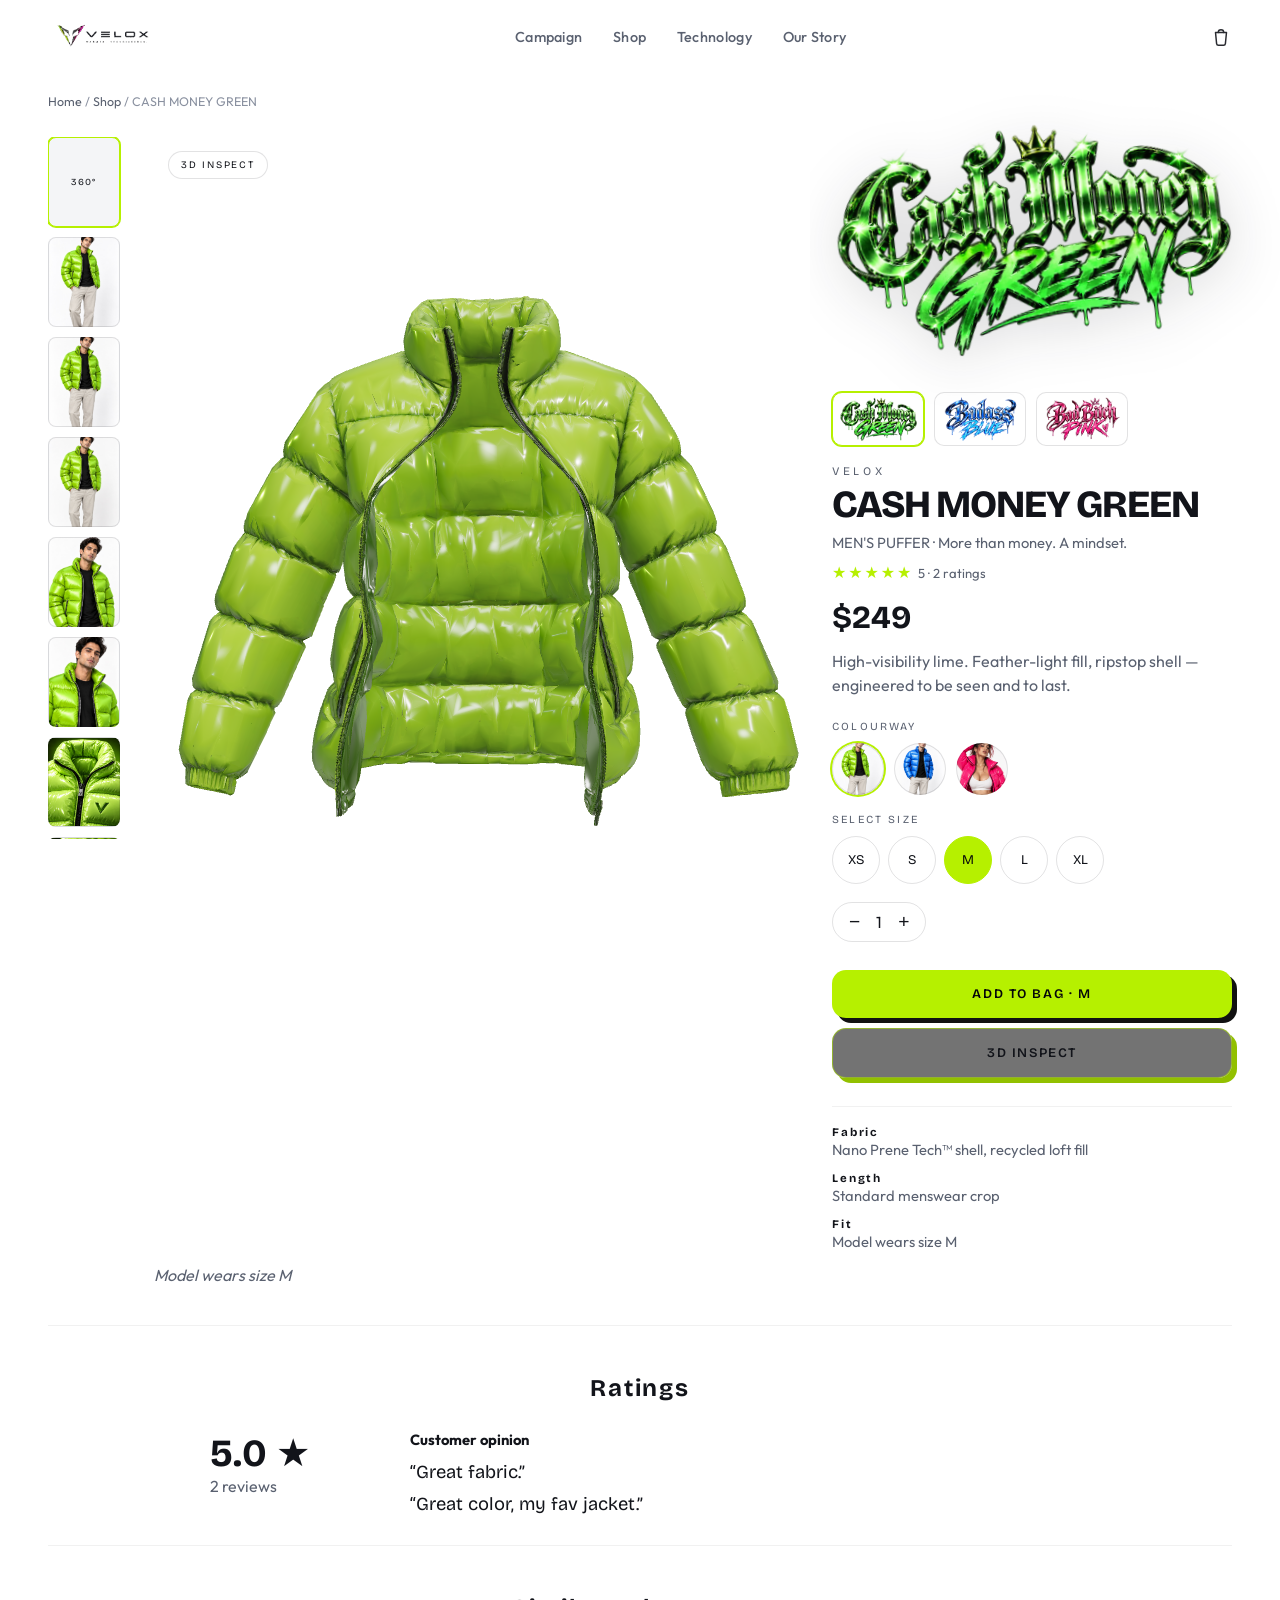
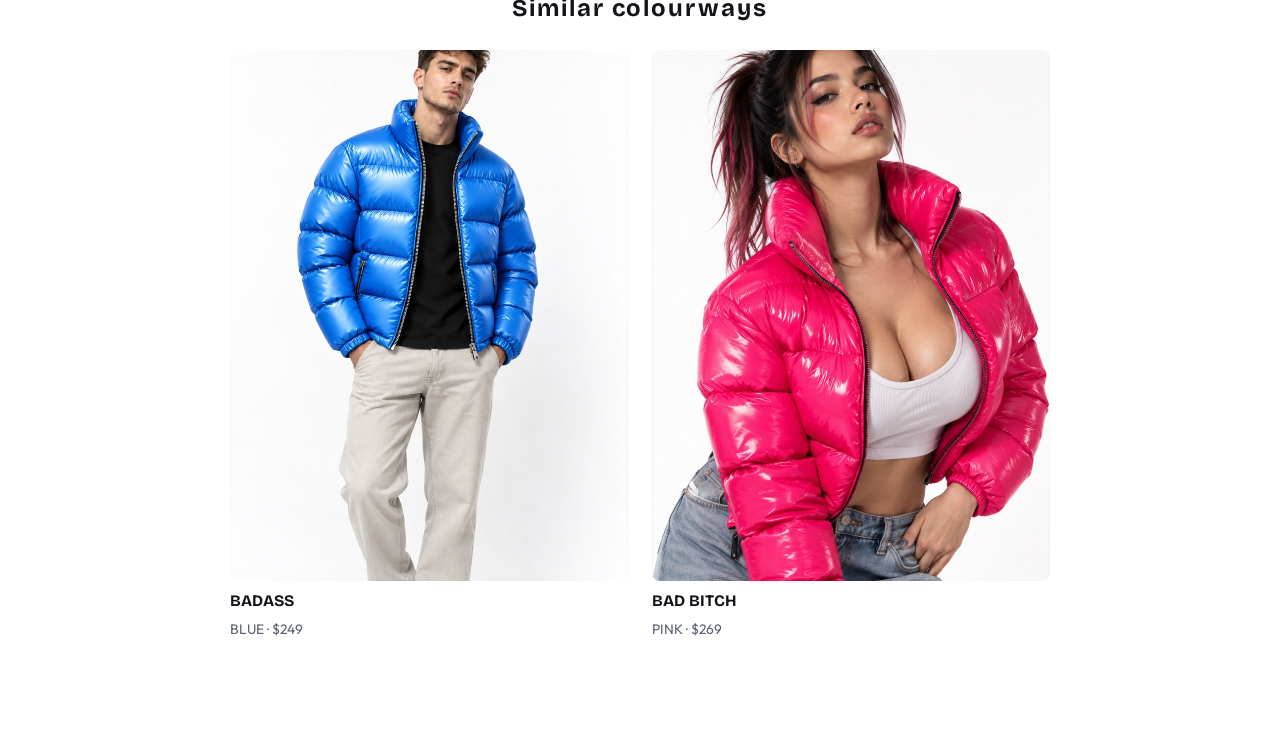
==== commit e88e6e75: "Updates" ====
--- a/buy.html
+++ b/buy.html
@@ -5,6 +5,9 @@
     <meta name="viewport" content="width=device-width, initial-scale=1.0, viewport-fit=cover" />
     <title>VELOX — Shop</title>
     <meta name="description" content="Shop VELOX FW26. Cash Money Green, Badass Blue, Bad Bitch Pink." />
+    <meta http-equiv="Cache-Control" content="no-cache, no-store, must-revalidate" />
+    <meta http-equiv="Pragma" content="no-cache" />
+    <style>html,body,.pdp-page{background:#fff!important;color:#12141a}</style>
     <link rel="preconnect" href="https://fonts.googleapis.com" />
     <link rel="preconnect" href="https://fonts.gstatic.com" crossorigin />
     <link
@@ -35,9 +38,9 @@
         document.head.appendChild(l);
       })();
     </script>
-    <script type="module" crossorigin src="./assets/buy-DVvK4HD_.js"></script>
-    <link rel="modulepreload" crossorigin href="./assets/products-C40Esl2F.js">
-    <link rel="stylesheet" crossorigin href="./assets/products-sGhuWvMR.css">
+    <script type="module" crossorigin src="./assets/buy-ODxMXNoU.js"></script>
+    <link rel="modulepreload" crossorigin href="./assets/products-BI7ivbOO.js">
+    <link rel="stylesheet" crossorigin href="./assets/products-ojawd9x-.css">
       <link rel="modulepreload" crossorigin href="./assets/scene3d-ComsFr7d.js">
   </head>
   <body class="pdp-page">
--- a/assets/products-ojawd9x-.css
+++ b/assets/products-ojawd9x-.css
@@ -0,0 +1 @@
+:root{--bg-deep: #ffffff;--ink: #12141a;--ink-dim: #5a6170;--ink-faint: #8a91a0;--line: rgba(18, 20, 26, .12);--line-soft: rgba(18, 20, 26, .06);--panel: rgba(255, 255, 255, .86);--panel-solid: #ffffff;--accent: #c6f042;--accent-soft: #e6ffa8;--glow: rgba(198, 240, 66, .55);--wash: rgba(182, 240, 0, .1);--font-display: "Bricolage Grotesque", system-ui, sans-serif;--font-body: "Outfit", system-ui, sans-serif;--ease: cubic-bezier(.22, 1, .36, 1);--ease-2: cubic-bezier(.16, 1, .3, 1)}*{margin:0;padding:0;box-sizing:border-box}html{scroll-behavior:smooth}body{font-family:var(--font-body);background:var(--bg-deep);color:var(--ink);overflow-x:hidden;-webkit-font-smoothing:antialiased;text-rendering:optimizeLegibility}svg{fill:none;stroke:currentColor;stroke-width:1.6;stroke-linecap:round;stroke-linejoin:round}::selection{background:var(--accent);color:#05060a}.loader{position:fixed;inset:0;z-index:1000;display:grid;place-items:center;background:#fff;transition:opacity .9s var(--ease),visibility .9s}.loader.is-done{opacity:0;visibility:hidden}.loader__inner{text-align:center;width:min(320px,74vw)}.loader__brand{font-family:var(--font-display);font-weight:800;letter-spacing:.5em;font-size:1.5rem;padding-left:.5em;margin-bottom:28px;color:var(--ink);animation:pulse 2.4s var(--ease) infinite}.loader__bar{height:2px;width:100%;background:var(--line-soft);overflow:hidden}.loader__fill{display:block;height:100%;width:0%;background:var(--accent);box-shadow:0 0 16px var(--glow);transition:width .3s var(--ease)}.loader__lockup{width:min(280px,70vw);height:auto;display:block;margin:0 auto 18px}.loader__pct{font-family:var(--font-display);font-size:.78rem;letter-spacing:.15em;color:var(--ink-dim);margin-top:14px}.loader__hint{font-size:.66rem;letter-spacing:.32em;color:var(--ink-faint);margin-top:8px;text-transform:uppercase}@keyframes pulse{0%,to{opacity:1}50%{opacity:.55}}.bg{position:fixed;inset:0;z-index:0;background:var(--bg-deep)}.bg__layer{position:absolute;inset:0;background-size:cover;background-position:center center;opacity:0;transition:opacity .45s var(--ease);will-change:opacity}.bg__layer video{position:absolute;inset:0;width:100%;height:100%;object-fit:cover;pointer-events:none}.bg__layer.is-active{opacity:1}.bg__vignette{position:absolute;inset:0;background:radial-gradient(80% 70% at 50% 42%,var(--wash),transparent 70%);pointer-events:none}.bg__vignette:after{content:"";position:absolute;inset:0;background:radial-gradient(70% 60% at 50% 42%,var(--wash),transparent 72%);pointer-events:none;transition:background .6s var(--ease)}.bg__sweep{display:none}.bg__grain{position:absolute;inset:0;pointer-events:none;opacity:.07;mix-blend-mode:overlay;background-image:repeating-radial-gradient(circle at 20% 30%,rgba(255,255,255,.18) 0 1px,transparent 1px 3px);animation:grain .6s steps(2) infinite}@keyframes sweep{0%{transform:translate3d(-18%,8%,0) rotate(8deg)}50%{transform:translate3d(16%,-6%,0) rotate(-4deg)}to{transform:translate3d(-18%,8%,0) rotate(8deg)}}@keyframes grain{0%{transform:translateZ(0)}to{transform:translate3d(-2%,1%,0)}}.scene{position:fixed;inset:0;z-index:4;width:100vw;height:100vh;touch-action:none;cursor:grab;pointer-events:none;transition:opacity .6s var(--ease)}.scene.is-grabbing{cursor:grabbing}.scene.is-hidden{opacity:0;pointer-events:none}.nav{position:fixed;top:0;left:0;right:0;z-index:50;display:flex;align-items:center;justify-content:space-between;padding:16px clamp(16px,4vw,48px);background:transparent;backdrop-filter:none;-webkit-backdrop-filter:none;border-bottom:0;box-shadow:none}.nav.is-stuck{background:transparent;backdrop-filter:none;-webkit-backdrop-filter:none;box-shadow:none;padding-top:14px;padding-bottom:14px}.nav__brand{display:flex;align-items:center;gap:12px;color:var(--ink);text-decoration:none;padding-left:2px}.nav__lockup{height:42px;width:auto;display:block}.nav__brand span{transform:translateY(1px)}.nav__mark{width:26px;height:26px;color:var(--accent);filter:drop-shadow(0 0 8px var(--glow))}.nav__links{display:flex;gap:clamp(20px,2.4vw,44px)}.nav__links a{color:var(--ink-dim);text-decoration:none;font-weight:500;font-size:.9rem;letter-spacing:.02em;opacity:1;transition:opacity .25s,color .25s,transform .25s;display:inline-block}.nav__links a:hover{opacity:1;color:var(--accent);text-shadow:0 0 18px var(--glow);transform:translateY(-1px)}html[data-theme=pink] .nav,html[data-theme=blue] .nav,html[data-theme=lime] .nav{box-shadow:none;background:transparent}html[data-theme=pink] body,html[data-theme=blue] body,html[data-theme=lime] body{background:#fff!important;color:#12141a}.nav__bg{display:flex;border:1px solid transparent;border-radius:999px;overflow:hidden;margin-right:12px;background:transparent}.nav__bg-btn{font-family:var(--font-display);font-size:.6rem;letter-spacing:.14em;padding:7px 11px;color:var(--ink-dim);text-decoration:none;text-transform:uppercase}.nav__bg-btn.is-on{background:var(--accent);color:#05060a}.nav__right{display:flex;align-items:center;gap:18px}.nav__icon{position:relative;width:22px;height:22px;color:var(--ink);background:none;border:none;cursor:pointer;opacity:.9;transition:color .25s,transform .25s}.nav__icon svg{width:22px;height:22px}.nav__icon:hover{color:var(--accent);transform:translateY(-1px)}.nav__badge{position:absolute;top:-8px;right:-9px;min-width:16px;height:16px;padding:0 4px;background:var(--accent);color:#05060a;border-radius:9px;font-size:.62rem;font-weight:700;display:grid;place-items:center;font-family:var(--font-display);transform:scale(0);transition:transform .35s var(--ease)}.nav__badge.is-on{transform:scale(1)}.nav__tag{font-family:var(--font-display);font-size:.6rem;letter-spacing:.22em;color:var(--ink-dim);line-height:1.4;padding-left:16px;margin-left:4px;border-left:1px solid var(--line)}.nav__burger{display:none;width:42px;height:42px;border-radius:12px;border:1px solid transparent;background:transparent;cursor:pointer;flex-direction:column;justify-content:center;align-items:center;gap:6px}.nav__burger span{display:block;width:18px;height:1.5px;background:var(--ink)}.nav__links.is-open{display:flex;position:absolute;top:100%;left:16px;right:16px;flex-direction:column;gap:4px;padding:16px;background:var(--panel-solid);border:1px solid var(--line);border-radius:16px}.hero{position:relative;height:100svh;min-height:640px;z-index:auto;pointer-events:none}.hero>*,.hero .hero__copy *{pointer-events:none}.hero button,.hero a,.hero .dash,.hero .sidecard,.hero .picker,.hero .hero__label,.hero .hero__copy .hero__mark{pointer-events:auto;z-index:8}.hero__copy{position:absolute;left:clamp(20px,4vw,64px);top:12vh;max-width:none;width:auto;z-index:2;pointer-events:none}.eyebrow{font-family:Cinzel,serif;font-size:.68rem;font-weight:600;letter-spacing:.38em;color:var(--ink-dim);text-transform:uppercase;display:inline-block}.hero__orbit{position:absolute;inset:20% 18% 18% 38%;z-index:5;cursor:grab;pointer-events:auto;touch-action:none}.hero__orbit:active{cursor:grabbing}.hero__mark{display:block;width:min(760px,64vw);max-width:none;margin:0 0 18px;padding:0;border:0;background:none;cursor:pointer;filter:drop-shadow(0 10px 30px rgba(0,0,0,.45));transform:rotate(-6deg);transform-origin:left center;transition:filter .35s var(--ease),transform .35s var(--ease)}.hero__mark:hover,.hero__mark:focus-visible{filter:drop-shadow(0 0 36px var(--glow)) drop-shadow(0 12px 28px rgba(0,0,0,.45));transform:rotate(-6deg) scale(1.045)}.hero__mark img{width:100%;max-width:none;height:auto;display:block;pointer-events:none}.hero__tag{font-family:Cinzel,serif;font-size:.92rem;letter-spacing:.22em;color:var(--ink);text-transform:uppercase;margin:4px 0 14px}.hero__title{font-family:var(--font-display);font-weight:800;font-size:clamp(2.7rem,6vw,5.4rem);line-height:.88;letter-spacing:-.045em;margin:18px 0 0;font-optical-sizing:auto}.hero__title span{display:block}.hero__title .reveal--dim{color:transparent;-webkit-text-stroke:1.2px color-mix(in srgb,var(--accent) 55%,transparent)}.accent-rule{display:block;width:64px;height:3px;background:var(--accent);box-shadow:0 0 14px var(--glow);margin:26px 0 22px;border-radius:2px}.hero__blurb{color:var(--ink-dim);font-size:1rem;line-height:1.6;max-width:360px;margin-bottom:30px}.btn{font-family:var(--font-display);font-weight:600;letter-spacing:.12em;font-size:.82rem;cursor:pointer;border:none;display:inline-flex;align-items:center;gap:14px;transition:transform .3s var(--ease),background .3s,color .3s,box-shadow .3s}.btn svg{width:18px;height:18px}.btn--pill{padding:16px 26px;border-radius:14px;background:#0000008c;color:var(--ink);border:1px solid color-mix(in srgb,var(--accent) 55%,var(--line));box-shadow:5px 5px color-mix(in srgb,var(--accent) 80%,black);backdrop-filter:blur(10px)}.btn--pill:hover{background:var(--accent);color:#05060a;transform:translate(2px,2px);box-shadow:2px 2px 0 var(--accent)}.btn--pill:hover svg{stroke:#05060a}.btn--solid{background:var(--accent);color:#05060a;padding:16px 26px;border-radius:14px;box-shadow:5px 5px #111}.btn--solid svg{stroke:#05060a}.btn--solid:hover{transform:translateY(-2px);box-shadow:0 16px 40px -12px var(--glow);filter:brightness(1.05)}.btn--block{width:100%;justify-content:center}.hero__pager{display:flex;align-items:center;gap:10px;margin-bottom:34px}.dash{width:34px;height:3px;border-radius:2px;background:#fff3;cursor:pointer;transition:background .4s,width .4s var(--ease)}.dash.is-active{background:var(--accent);width:46px;box-shadow:0 0 10px var(--glow)}.pager__num{font-family:var(--font-display);font-size:.82rem;letter-spacing:.14em;color:var(--ink-dim);margin-left:10px}.pager__num b{color:var(--ink)}.features{list-style:none;display:flex;gap:clamp(18px,2vw,32px)}.features li{display:flex;align-items:center;gap:10px}.features svg{width:22px;height:22px;color:var(--accent);flex:none}.features span{font-family:var(--font-display);font-size:.6rem;letter-spacing:.16em;color:var(--ink-dim);line-height:1.35}.hero__label{position:absolute;left:50%;top:15vh;transform:translate(calc(-50% + 210px));display:flex;gap:14px;align-items:flex-start;z-index:8;background:none;border:none;color:inherit;text-align:left;cursor:pointer;transition:transform .3s var(--ease),filter .3s}.hero__label:hover{filter:drop-shadow(0 0 18px var(--glow));transform:translate(calc(-50% + 210px)) translateY(-3px)}.hero__label-idx{font-family:var(--font-display);font-size:.82rem;color:var(--accent);letter-spacing:.1em;padding-top:2px}.hero__label-name{font-family:var(--font-display);font-weight:700;font-size:1.55rem;letter-spacing:.06em}.hero__label-gender{font-size:.66rem;letter-spacing:.28em;color:var(--ink-dim);margin-top:3px}.hero__label-price{font-family:var(--font-display);font-weight:600;font-size:.92rem;letter-spacing:.08em;margin-top:10px;color:var(--accent)}.sidecards{position:absolute;right:clamp(20px,3vw,48px);top:14vh;display:flex;flex-direction:column;gap:12px;z-index:8;width:220px}.sidecard{display:flex;align-items:center;gap:14px;background:#ffffffe0;color:var(--ink);border:1px solid color-mix(in srgb,var(--accent) 32%,var(--line));border-radius:16px;padding:10px 12px;cursor:pointer;box-shadow:0 18px 40px -24px #12141a47;backdrop-filter:blur(18px);transition:transform .35s var(--ease),box-shadow .35s,border-color .35s,background .35s}.sidecard:hover{transform:translate(-8px) scale(1.05);background:#fff;border-color:var(--accent);box-shadow:0 0 28px -6px var(--glow)}.sidecard__thumb{width:56px;height:56px;border-radius:12px;background:#f4f5f7 center/cover no-repeat;flex:none;transition:transform .35s var(--ease)}.sidecard:hover .sidecard__thumb{transform:scale(1.08) rotate(-3deg)}.sidecard__meta{flex:1;min-width:0;text-align:left}.sidecard__name{font-family:var(--font-display);font-weight:700;font-size:.92rem;letter-spacing:.02em;line-height:1.15;color:var(--ink)}.sidecard__color{display:block;margin-top:4px;font-family:Cinzel,serif;font-size:.58rem;letter-spacing:.22em;color:var(--ink-dim)}.picker{position:absolute;left:clamp(16px,3vw,40px);bottom:5vh;z-index:8;width:min(260px,24vw);aspect-ratio:3/2;background-size:cover;background-position:center;background-repeat:no-repeat;border-radius:14px;overflow:hidden;box-shadow:0 20px 50px -20px #000000a6;display:grid;grid-template-columns:1fr 1fr 1fr}.picker{transition:transform .35s var(--ease),box-shadow .35s}.picker:hover{transform:translateY(-4px);box-shadow:0 24px 50px -16px #000000bf}.picker button{background:transparent;border:none;cursor:pointer;padding:0;transition:background .25s,box-shadow .25s}.picker button:hover{background:#ffffff24}.picker button.is-on{box-shadow:inset 0 0 0 2px #fff}.hero__arrows{position:absolute;right:clamp(20px,4vw,64px);bottom:8vh;display:flex;gap:14px;z-index:8}.round-btn{width:54px;height:54px;border-radius:14px;border:1px solid var(--line);background:#ffffffe6;color:var(--ink);cursor:pointer;display:grid;place-items:center;backdrop-filter:blur(8px);box-shadow:4px 4px color-mix(in srgb,var(--accent) 70%,black);transition:transform .3s var(--ease),background .3s,color .3s,border-color .3s,box-shadow .3s}.round-btn svg{width:22px;height:22px}.round-btn:hover{background:var(--accent);color:#05060a;border-color:var(--accent);transform:scale(1.06)}.hint{position:absolute;z-index:6;font-family:var(--font-display);font-size:.64rem;letter-spacing:.2em;color:var(--ink-dim);display:inline-flex;align-items:center;gap:8px;padding:10px 16px;border:1px solid var(--line-soft);border-radius:999px;background:var(--panel);backdrop-filter:blur(10px)}.hint svg{width:15px;height:15px;color:var(--accent)}.hint--drag{left:50%;bottom:8vh;transform:translate(-50%);transition:opacity .5s}.hint--drag.is-gone{opacity:0}.hint--light{left:50%;top:12vh;transform:translate(calc(-50% - 30px));opacity:.8}.hero__foot{position:absolute;left:clamp(20px,4vw,64px);bottom:4vh;z-index:6}.hero__foot-left{font-family:var(--font-display);font-size:.62rem;letter-spacing:.24em;color:var(--ink-faint)}.hero__possib{position:absolute;right:clamp(20px,4vw,64px);bottom:20vh;z-index:6;text-align:right;font-family:var(--font-display);font-size:.64rem;letter-spacing:.26em;color:var(--ink-dim);line-height:1.8}.scroll-cue{position:absolute;left:50%;bottom:2.4vh;transform:translate(-50%);width:26px;height:42px;border:1px solid var(--line);border-radius:14px;background:none;cursor:pointer;z-index:6;display:grid;place-items:start center;padding-top:8px}.scroll-cue span{width:3px;height:8px;background:var(--accent);border-radius:2px;animation:scrollcue 1.8s var(--ease) infinite}@keyframes scrollcue{0%{transform:translateY(0);opacity:1}70%{transform:translateY(14px);opacity:0}to{opacity:0}}.section{position:relative;z-index:5;background:var(--bg-deep);padding:clamp(80px,12vh,160px) clamp(20px,6vw,120px)}.section__head{max-width:720px;margin:0 auto clamp(40px,6vh,80px);text-align:center}.section__head h2,.tech h2,.about h2{font-family:var(--font-display);font-weight:800;font-size:clamp(2rem,4.5vw,3.6rem);line-height:1.02;letter-spacing:-.02em;margin:18px 0 20px}.section__head h2 em,.about h2{font-style:normal}.section__head h2 em{color:var(--accent)}.section__head p,.tech__lead p,.about p{color:var(--ink-dim);font-size:1.04rem;line-height:1.6;max-width:560px;margin:0 auto}.collection{background:#fff}.cards{display:grid;grid-template-columns:repeat(3,1fr);gap:24px;max-width:1180px;margin:0 auto}.pcard{position:relative;border:1px solid var(--line-soft);border-radius:24px;overflow:hidden;background:#fff;transition:border-color .5s;display:flex;flex-direction:column}.pcard:hover{border-color:var(--pc-accent, var(--accent))}.pcard__media{position:relative;aspect-ratio:4/4.4;background-color:#f4f5f7;background-size:cover;background-position:center;overflow:hidden;perspective:900px}.pcard__loop{position:absolute;inset:0;width:100%;height:100%;object-fit:cover;pointer-events:none;z-index:0}.pcard__stage{position:absolute;inset:0;transform-style:preserve-3d;animation:coatsway 7s ease-in-out infinite;will-change:transform}.pcard:hover .pcard__stage{animation:none}.pcard.has-gl .pcard__stage{animation:none;transform:none}@keyframes coatsway{0%,to{transform:rotateY(-18deg) rotateX(5deg) translateZ(24px)}50%{transform:rotateY(18deg) rotateX(-5deg) translate3d(0,8px,24px)}}.pcard__gl{position:absolute;inset:0;width:100%;height:100%;z-index:1;pointer-events:none;transition:opacity .35s var(--ease)}.pcard.has-gl .pcard__jacket,.pcard.is-stitch .pcard__gl{opacity:0}.pcard__jacket{position:absolute;inset:8% 10% 4%;background:center 55% / contain no-repeat;z-index:1;pointer-events:none;filter:saturate(1.2) contrast(1.12);transition:opacity .35s var(--ease)}.pcard__stitches{display:grid;grid-template-columns:1fr 1fr 1fr;gap:6px;padding:6px 12px 0}.pcard__stitch{aspect-ratio:1;border-radius:10px;border:1px solid var(--line);background:#f4f5f7 center/cover no-repeat;cursor:pointer}.pcard__stitch.is-on{box-shadow:inset 0 0 0 2px var(--pc-accent, var(--accent))}.pcard__media:after{content:"";position:absolute;inset:0;background:none;pointer-events:none}.pcard__badge{position:absolute;top:16px;left:16px;z-index:2;font-family:var(--font-display);font-size:.6rem;letter-spacing:.2em;padding:7px 12px;border-radius:999px;background:#ffffffc7;border:1px solid var(--line-soft);color:var(--pc-accent, var(--ink));backdrop-filter:blur(6px)}.pcard__body{padding:22px 22px 24px;display:flex;flex-direction:column;gap:4px}.pcard__name{font-family:var(--font-display);font-weight:700;font-size:1.3rem;letter-spacing:.04em}.pcard__gender{font-size:.64rem;letter-spacing:.24em;color:var(--ink-faint)}.pcard__foot{margin-top:16px;display:flex;align-items:center;justify-content:space-between}.pcard__price{font-family:var(--font-display);font-weight:600;font-size:1.24rem}.pcard__add{font-family:var(--font-display);font-size:.74rem;letter-spacing:.1em;padding:12px 20px;border-radius:999px;border:1px solid var(--line);background:none;color:var(--ink);cursor:pointer;transition:background .3s,color .3s,border-color .3s}.pcard__add:hover{background:var(--pc-accent, var(--accent));color:#05060a;border-color:transparent}.pcard__view{position:absolute;inset:0;z-index:3;background:none;border:none;cursor:pointer}.pcard__looks{display:grid;grid-template-columns:1fr 1fr 1fr;gap:6px;padding:10px 12px 0}.pcard__look{aspect-ratio:3/4;border-radius:10px;border:1px solid var(--line);background:#f4f5f7 center 18%/cover no-repeat;cursor:pointer;transition:transform .3s var(--ease),box-shadow .3s}.pcard__look:hover{transform:translateY(-3px);box-shadow:0 10px 22px #00000059}.pcard__look.is-on{box-shadow:inset 0 0 0 2px var(--pc-accent, var(--accent))}.tech{position:relative;z-index:5;background:#fff;display:grid;grid-template-columns:1.15fr .85fr;min-height:100svh}.tech__visual{position:relative;min-height:520px;overflow:hidden}.tech__visual img{width:100%;height:100%;object-fit:cover;display:block;min-height:100svh}.tech__copy{padding:clamp(48px,8vh,100px) clamp(24px,5vw,72px);display:flex;flex-direction:column;justify-content:center}.tech__copy h2{font-family:var(--font-display);font-weight:800;font-size:clamp(2.2rem,4.4vw,3.8rem);line-height:.95;letter-spacing:-.03em;margin:14px 0 18px}.tech__copy>p{color:var(--ink-dim);font-size:1.08rem;line-height:1.65;max-width:460px}.about{background:#fff;text-align:center}.about__inner{max-width:640px;margin:0 auto;display:flex;flex-direction:column;align-items:center}.about h2{margin:16px 0 18px}.about .btn{margin-top:34px}.campaigns{position:relative;z-index:5;background:#fff;padding:40px 0 0}.campaigns__head{text-align:center;padding:40px 24px 20px}.campaigns__head h2{font-family:var(--font-display);font-weight:800;font-size:clamp(2rem,5vw,3.6rem);letter-spacing:-.04em;line-height:.95;margin-top:12px}.campaigns__head em{font-style:normal;color:var(--accent)}.campaign{border-top:1px solid var(--line-soft)}.campaign__tab{width:100%;display:flex;justify-content:space-between;align-items:center;padding:22px clamp(20px,5vw,80px);background:transparent;border:none;color:var(--ink);font-family:Cinzel,serif;letter-spacing:.18em;font-size:.82rem;cursor:pointer;text-align:left}.campaign__tab:hover,.campaign.is-open .campaign__tab{color:var(--accent)}.campaign__price{font-family:var(--font-display);letter-spacing:.08em}.campaign__body{display:grid;grid-template-rows:0fr;transition:grid-template-rows .7s var(--ease)}.campaign.is-open .campaign__body{grid-template-rows:1fr}.campaign__body>*{overflow:hidden}.campaign__body img{width:100%;height:min(78vh,820px);object-fit:cover;display:block}.campaign__cta{position:relative;margin-top:-90px;padding:0 clamp(20px,5vw,80px) 40px;display:flex;justify-content:space-between;align-items:end;gap:20px;z-index:2}.campaign__cta p{font-family:Cinzel,serif;letter-spacing:.2em;text-transform:uppercase;font-size:.78rem}.tech__acc{display:flex;flex-direction:column;gap:0;margin-top:36px}.tech__tab{background:none;border:none;border-top:1px solid var(--line-soft);color:var(--ink-dim);font-family:Cinzel,serif;letter-spacing:.16em;font-size:.92rem;text-align:left;padding:18px 0;cursor:pointer}.tech__tab.is-open{color:var(--accent)}.tech__panel{display:none;padding:0 0 22px}.tech__panel.is-open{display:grid;gap:14px}.tech__panel img{width:100%;aspect-ratio:16/10;object-fit:cover;border-radius:16px}.tech__panel p{color:var(--ink-dim);line-height:1.6;font-size:1.02rem}.inspect{position:relative;z-index:5;background:#fff;padding:28px clamp(16px,3vw,48px) 40px}.inspect__grid{display:grid;grid-template-columns:92px minmax(0,1.35fr) minmax(280px,.9fr);gap:18px;min-height:calc(100svh - 120px);align-items:stretch}.inspect__thumbs{display:flex;flex-direction:column;gap:10px}.inspect__thumb{aspect-ratio:1;border-radius:14px;border:1px solid var(--line);background:#f4f5f7 center/cover no-repeat;cursor:pointer;overflow:hidden}.inspect__thumb.is-on{box-shadow:inset 0 0 0 2px var(--accent)}.inspect__thumb--360{display:grid;place-items:center;color:var(--ink);font-family:var(--font-display);font-size:.62rem;letter-spacing:.16em;background:#f4f5f7}.inspect__stage{position:relative;border-radius:22px;overflow:hidden;min-height:520px;background:#fff}.inspect__plate,.inspect__jacket{position:absolute;inset:0}.inspect__plate{background:center/cover no-repeat;transform:scale(1.04)}.inspect__jacket{background:center 58%/contain no-repeat;filter:saturate(1.15) contrast(1.08);pointer-events:none}.inspect__360{position:absolute;right:18px;top:18px;z-index:2;font-family:var(--font-display);letter-spacing:.18em;font-size:.72rem;padding:10px 14px;border-radius:999px;cursor:pointer;background:#00000080;color:#fff;border:1px solid var(--line);backdrop-filter:blur(8px)}.inspect__tag{position:absolute;left:18px;bottom:16px;z-index:2;font-family:Rock Salt,cursive;font-size:1.15rem;color:#ffffffd1;transform:rotate(-6deg)}.inspect__buy{background:#fff;border:1px solid var(--line-soft);border-radius:22px;padding:28px 26px 24px;display:flex;flex-direction:column;gap:12px}.inspect__kicker{font-family:var(--font-display);font-size:.72rem;letter-spacing:.28em;color:var(--ink-dim)}.inspect__name{font-family:var(--font-display);font-weight:800;font-size:clamp(2rem,3vw,3.1rem);letter-spacing:-.03em;line-height:.92}.inspect__tagline{font-family:Cinzel,serif;letter-spacing:.16em;font-size:.78rem;color:var(--accent);text-transform:uppercase}.inspect__blurb{color:var(--ink-dim);line-height:1.55;font-size:.98rem}.inspect__price{font-family:var(--font-display);font-weight:700;font-size:1.8rem;margin-top:4px}.inspect__swatches{display:grid;grid-template-columns:repeat(3,1fr);gap:8px}.inspect__swatch{border:1px solid var(--line);background:#fff;color:var(--ink);border-radius:12px;padding:10px 8px;cursor:pointer;text-align:left}.inspect__swatch.is-on{border-color:var(--accent);box-shadow:0 0 0 1px var(--accent)}.inspect__swatch b{display:block;font-family:var(--font-display);font-size:.78rem;letter-spacing:.06em}.inspect__swatch span{font-size:.62rem;letter-spacing:.14em;color:var(--ink-dim)}.inspect__sizes{display:flex;gap:8px;flex-wrap:wrap}.inspect__sizes button{width:44px;height:44px;border-radius:10px;border:1px solid var(--line);background:transparent;color:var(--ink);cursor:pointer;font-family:var(--font-display)}.inspect__sizes button.is-on{background:var(--accent);color:#05060a;border-color:var(--accent)}.inspect__qty{display:inline-flex;align-items:center;gap:14px;border:1px solid var(--line);border-radius:12px;padding:8px 14px;width:fit-content}.inspect__qty button{background:none;border:none;color:var(--ink);cursor:pointer;font-size:1.1rem}.inspect__actions{display:grid;grid-template-columns:1fr 1fr;gap:10px;margin-top:8px}.inspect__feats{display:grid;grid-template-columns:repeat(4,1fr);gap:12px;margin-top:22px;padding:18px 8px 4px;border-top:1px solid var(--line-soft)}.inspect__feats div{display:flex;flex-direction:column;gap:4px}.inspect__feats b{font-family:var(--font-display);font-size:.78rem;letter-spacing:.16em}.inspect__feats span{font-size:.78rem;color:var(--ink-dim)}.manifesto,.nano,.voices,.freedom{position:relative;z-index:5;background:#fff}.manifesto{display:grid;grid-template-columns:1fr;min-height:100svh;align-items:stretch}.manifesto__visual{grid-area:1 / 1}.manifesto__copy{grid-area:1 / 1;z-index:2;background:linear-gradient(90deg,rgba(5,6,10,.88) 0%,rgba(5,6,10,.35) 55%,transparent 100%)}.manifesto__copy,.nano__copy{padding:clamp(48px,10vh,120px) clamp(24px,6vw,80px);display:flex;flex-direction:column;justify-content:center}.manifesto__copy h2,.nano__copy h2,.voices__head h2,.freedom h2{font-family:var(--font-display);font-weight:800;font-size:clamp(2.4rem,6vw,5.2rem);line-height:.92;letter-spacing:-.04em;margin:12px 0 22px}.manifesto__line{font-family:Cinzel,serif;font-size:clamp(1.1rem,2vw,1.5rem);letter-spacing:.08em;line-height:1.45;color:var(--ink)}.manifesto__visual,.nano__visual{min-height:52vh;overflow:hidden}.manifesto__visual img,.nano__visual img{width:100%;height:100%;object-fit:cover;display:block;min-height:100%}.manifesto__visual img{object-position:72% center}.nano{display:grid;grid-template-columns:1.1fr .9fr;min-height:88svh}.nano__copy p{color:var(--ink-dim);font-size:1.2rem;line-height:1.6;max-width:420px}.voices{padding:clamp(80px,12vh,140px) clamp(20px,6vw,120px)}.voices__head{max-width:920px;margin:0 auto 56px;text-align:center}.voices__grid{display:grid;grid-template-columns:repeat(3,1fr);gap:24px;max-width:1180px;margin:0 auto}.nano__visual{display:grid;grid-template-rows:1fr auto;min-height:100%}.nano__strip{display:grid;grid-template-columns:1fr 1fr;gap:8px;padding:8px;background:#fff}.nano__strip img{width:100%;aspect-ratio:1;object-fit:cover;display:block}.voice{margin:0;border:1px solid var(--line-soft);border-radius:22px;overflow:hidden;background:#fff}.voice img{width:100%;aspect-ratio:16/10;object-fit:cover;display:block}.voice figcaption{padding:22px 24px 26px}.voice__stars{color:var(--accent);letter-spacing:.2em;margin-bottom:8px}.voice p{font-family:var(--font-display);font-size:1.35rem;letter-spacing:.01em}.freedom{min-height:88svh;display:grid;place-items:center;text-align:center;padding:clamp(80px,12vh,140px) 24px;background-size:cover;background-position:center}.freedom__inner{max-width:860px}.freedom .btn{margin-top:28px}.footer{position:relative;z-index:5;background:#fff;border-top:1px solid var(--line-soft);padding:clamp(50px,8vh,90px) clamp(20px,6vw,120px) 40px}.footer__brand{font-family:var(--font-display);font-weight:800;letter-spacing:.5em;font-size:clamp(2.4rem,10vw,7rem);text-align:center;color:transparent;-webkit-text-stroke:1px rgba(255,255,255,.12);padding-left:.5em;margin-bottom:60px}.footer__lockup{display:block;width:min(720px,86vw);height:auto;margin:0 auto 60px}.footer__cols{display:grid;grid-template-columns:repeat(4,1fr);gap:30px;max-width:1000px;margin:0 auto 50px}.footer__cols h4{font-family:var(--font-display);font-size:.72rem;letter-spacing:.2em;color:var(--ink);margin-bottom:16px}.footer__cols a{display:block;color:var(--ink-dim);text-decoration:none;font-size:.9rem;padding:6px 0;cursor:pointer;transition:color .25s}.footer__cols a:hover{color:var(--accent)}.footer__base{display:flex;justify-content:space-between;gap:20px;padding-top:26px;border-top:1px solid var(--line-soft);font-family:var(--font-display);font-size:.66rem;letter-spacing:.14em;color:var(--ink-faint);flex-wrap:wrap}.sheet-scrim{position:fixed;inset:0;z-index:92;background:#000000b8;opacity:0;visibility:hidden;transition:opacity .4s,visibility .4s;backdrop-filter:blur(8px)}.sheet-scrim.is-open{opacity:1;visibility:visible}.sheet{position:fixed;z-index:93;inset:auto 0 0;max-height:92svh;overflow-y:auto;-webkit-overflow-scrolling:touch;background:#fff;border-top:1px solid var(--line);transform:translateY(110%);transition:transform .5s var(--ease-2);border-radius:22px 22px 0 0;padding:18px 18px calc(22px + env(safe-area-inset-bottom))}.sheet.is-open{transform:translateY(0)}.sheet__grid{display:grid;gap:18px}.sheet__media{position:relative;border-radius:16px;overflow:hidden;aspect-ratio:1;background:#f4f5f7 center/cover no-repeat}.sheet__media img{width:100%;height:100%;object-fit:cover;display:block}.sheet__thumbs{display:grid;grid-template-columns:repeat(4,1fr);gap:8px;margin-top:10px}.sheet__thumbs button{aspect-ratio:1;border-radius:10px;border:1px solid var(--line);background:center/cover no-repeat;cursor:pointer}.sheet__thumbs button.is-on{box-shadow:inset 0 0 0 2px var(--accent)}.sheet__kicker{font-family:var(--font-display);font-size:.72rem;letter-spacing:.28em;color:var(--ink-dim)}.sheet__name{font-family:var(--font-display);font-weight:800;font-size:clamp(1.8rem,4vw,2.8rem);letter-spacing:-.03em;line-height:.95;margin:8px 0}.sheet__tag{font-family:Cinzel,serif;letter-spacing:.14em;color:var(--accent);text-transform:uppercase;font-size:.78rem}.sheet__blurb{color:var(--ink-dim);line-height:1.55;margin:12px 0 8px}.sheet__price{font-family:var(--font-display);font-weight:700;font-size:1.7rem;margin:10px 0}.sheet__sizes,.sheet__swatches{display:flex;flex-wrap:wrap;gap:8px;margin:10px 0}.sheet__sizes button,.sheet__swatches button{min-width:48px;height:48px;padding:0 12px;border-radius:12px;border:1px solid var(--line);background:transparent;color:var(--ink);cursor:pointer;font-family:var(--font-display)}.sheet__sizes button.is-on,.sheet__swatches button.is-on{background:var(--accent);color:#05060a;border-color:var(--accent)}.sheet__qty{display:inline-flex;align-items:center;gap:16px;border:1px solid var(--line);border-radius:12px;padding:10px 16px;margin:8px 0 16px}.sheet__qty button{background:none;border:none;color:var(--ink);font-size:1.2rem;cursor:pointer;width:28px}.sheet__actions{display:grid;gap:10px}.sheet__close{position:absolute;top:12px;right:12px;z-index:2;width:40px;height:40px;border-radius:50%;border:1px solid var(--line);background:#0000008c;color:var(--ink);cursor:pointer}body.is-locked{overflow:hidden}@media (min-width: 880px){.sheet{inset:0 0 0 auto;width:min(460px,40vw);max-height:100svh;height:100svh;transform:translate(104%);opacity:1;visibility:visible;border-radius:0;border:none;border-left:1px solid var(--line);padding:72px 26px 28px}.sheet.is-open{transform:translate(0)}.sheet__grid{grid-template-columns:1fr}.sheet__media{display:none}.sheet-scrim{background:transparent;backdrop-filter:none;pointer-events:none}.sheet-scrim.is-open{pointer-events:none}}.drawer-scrim{position:fixed;inset:0;z-index:90;background:#0009;opacity:0;visibility:hidden;transition:opacity .4s,visibility .4s;backdrop-filter:blur(2px)}.drawer-scrim.is-open{opacity:1;visibility:visible}.cart{position:fixed;top:0;right:0;bottom:0;z-index:95;width:min(420px,92vw);background:var(--panel-solid);border-left:1px solid var(--line-soft);transform:translate(100%);transition:transform .5s var(--ease-2);display:flex;flex-direction:column}.cart.is-open{transform:translate(0)}.cart__head{display:flex;align-items:center;justify-content:space-between;padding:26px 26px 20px;border-bottom:1px solid var(--line-soft)}.cart__head h3{font-family:var(--font-display);font-weight:700;font-size:1.1rem;letter-spacing:.08em}.cart__close,.modal__close{width:34px;height:34px;border-radius:50%;border:1px solid var(--line);background:none;color:var(--ink);cursor:pointer;display:grid;place-items:center;transition:background .25s,color .25s}.cart__close:hover,.modal__close:hover{background:var(--ink);color:#05060a}.cart__close svg,.modal__close svg{width:16px;height:16px}.cart__items{flex:1;overflow-y:auto;padding:12px 26px}.cart__item{display:flex;gap:16px;padding:18px 0;border-bottom:1px solid var(--line-soft)}.cart__item-thumb{width:66px;height:66px;border-radius:12px;background:#f4f5f7 center/cover;flex:none;border:1px solid var(--line-soft)}.cart__item-meta{flex:1}.cart__item-name{font-family:var(--font-display);font-weight:600;letter-spacing:.04em}.cart__item-gender{font-size:.62rem;letter-spacing:.2em;color:var(--ink-faint);margin:3px 0 8px}.cart__qty{display:inline-flex;align-items:center;gap:12px;border:1px solid var(--line);border-radius:999px;padding:4px 10px}.cart__qty button{background:none;border:none;color:var(--ink);cursor:pointer;font-size:1rem;line-height:1;width:16px}.cart__qty span{font-family:var(--font-display);font-size:.85rem;min-width:14px;text-align:center}.cart__item-price{font-family:var(--font-display);font-weight:600}.cart__item-rm{background:none;border:none;color:var(--ink-faint);font-size:.66rem;letter-spacing:.1em;cursor:pointer;margin-top:8px;text-transform:uppercase}.cart__item-rm:hover{color:var(--accent)}.cart__empty{flex:1;display:grid;place-items:center;color:var(--ink-faint);font-size:.9rem;letter-spacing:.1em}.cart__empty.is-hidden{display:none}.cart__foot{padding:22px 26px 26px;border-top:1px solid var(--line-soft)}.cart__row{display:flex;justify-content:space-between;align-items:baseline;margin-bottom:18px;font-family:var(--font-display)}.cart__row span{color:var(--ink-dim);letter-spacing:.1em;font-size:.85rem}.cart__row b{font-size:1.4rem;font-weight:700}.cart__note{text-align:center;font-size:.64rem;letter-spacing:.14em;color:var(--ink-faint);margin-top:14px}.modal{position:fixed;inset:0;z-index:100;display:grid;place-items:center;padding:20px;background:#000000b3;opacity:0;visibility:hidden;transition:opacity .4s,visibility .4s;backdrop-filter:blur(6px)}.modal.is-open{opacity:1;visibility:visible}.modal__box{position:relative;width:min(460px,100%);background:var(--panel-solid);border:1px solid var(--line-soft);border-radius:24px;padding:34px;transform:translateY(20px) scale(.98);transition:transform .5s var(--ease-2);max-height:90vh;overflow-y:auto}.modal.is-open .modal__box{transform:translateY(0) scale(1)}.modal__box--sm{width:min(400px,100%)}.modal__close{position:absolute;top:20px;right:20px}.modal__box h3{font-family:var(--font-display);font-weight:700;font-size:1.5rem;letter-spacing:.01em;margin:12px 0 6px}.modal__sub{color:var(--ink-dim);font-size:.92rem;line-height:1.5;margin-bottom:22px}.demo-flag{margin:16px 0 22px;padding:12px 14px;border:1px dashed rgba(255,255,255,.22);border-radius:12px;font-family:var(--font-display);font-size:.66rem;letter-spacing:.08em;color:var(--accent);line-height:1.5}.form{display:flex;flex-direction:column;gap:16px}.form label{display:flex;flex-direction:column;gap:8px;font-family:var(--font-display);font-size:.64rem;letter-spacing:.18em;color:var(--ink-dim);text-transform:uppercase}.form input{background:#f4f5f7;border:1px solid var(--line-soft);border-radius:12px;padding:14px 16px;color:var(--ink);font-family:var(--font-body);font-size:.98rem;letter-spacing:.02em;transition:border-color .25s}.form input:focus{outline:none;border-color:var(--accent)}.form__row{display:grid;grid-template-columns:1fr 1fr;gap:16px}.form .btn{margin-top:8px}.form__secure{text-align:center;font-size:.64rem;letter-spacing:.12em;color:var(--ink-faint)}.toast{position:fixed;bottom:34px;left:50%;transform:translate(-50%,20px);z-index:200;background:var(--ink);color:#05060a;font-family:var(--font-display);font-weight:600;font-size:.82rem;letter-spacing:.04em;padding:15px 26px;border-radius:999px;opacity:0;visibility:hidden;transition:opacity .4s var(--ease),transform .4s var(--ease);box-shadow:0 20px 50px -15px #000000b3}.toast.is-on{opacity:1;visibility:visible;transform:translate(-50%)}.reveal{opacity:0;transform:translateY(24px);transition:opacity .9s var(--ease),transform .9s var(--ease)}.reveal.is-in{opacity:1;transform:none}@media (max-width: 1100px){.hero__possib{display:none}.hero__label{transform:translate(calc(-50% + 80px))}.sidecards{width:180px;top:14vh}.hero__copy{max-width:none}.hero__mark{width:min(640px,62vw)}.campaign__cta{flex-direction:column;align-items:flex-start}.inspect__grid{grid-template-columns:76px 1fr}.inspect__buy{grid-column:1 / -1}.tech{grid-template-columns:1fr}.tech__visual img{min-height:48vh}}@media (max-width: 880px){.nav{padding:calc(10px + env(safe-area-inset-top)) 14px 10px}.nav__lockup{height:28px}.nav__links{display:none}.nav__links.is-open{display:flex}.nav__tag,.nav__bg{display:none}.nav__burger{display:flex;margin-left:auto}.hero__orbit{inset:38% 6% 26%}.hero__mark{width:min(92vw,420px)}.bg__vignette{opacity:.4}.sheet{max-height:52svh}.nav__right{margin-left:8px}.hero{min-height:100svh}.hero__copy{display:flex;flex-direction:column;align-items:flex-start;top:calc(58px + env(safe-area-inset-top));left:14px;right:auto;max-width:none;width:auto}.hero__mark{width:min(92vw,420px);transform:rotate(-5deg);margin-bottom:8px}.hero__copy .btn{padding:10px 14px;font-size:.68rem;letter-spacing:.1em}.hero__label,.sidecards{display:none}.picker{width:156px;aspect-ratio:3/2;left:14px;transform:none;bottom:calc(18px + env(safe-area-inset-bottom));border-radius:10px}.hint--light,.hero__possib{display:none}.features{flex-wrap:wrap;gap:16px}.cards{grid-template-columns:1fr;max-width:420px}.tech__grid{grid-template-columns:1fr;gap:30px}.tech__frames{grid-template-columns:1fr;max-width:420px}.footer__cols{grid-template-columns:repeat(2,1fr)}.hero__arrows{bottom:calc(18px + env(safe-area-inset-bottom));right:14px;gap:8px}.round-btn{width:44px;height:44px}.hint--drag{bottom:13vh}.inspect{padding:16px 14px 32px}.inspect__grid{grid-template-columns:1fr;min-height:0}.inspect__thumbs{flex-direction:row;overflow-x:auto}.inspect__thumb{width:72px;flex:none}.inspect__stage{min-height:58vh}.inspect__feats{grid-template-columns:1fr 1fr}.inspect__actions{grid-template-columns:1fr}.manifesto,.nano{grid-template-columns:1fr;min-height:0}.manifesto__copy,.nano__copy{padding:48px 20px 28px}.manifesto__copy h2,.nano__copy h2,.voices__head h2,.freedom h2{font-size:2.15rem}.manifesto__visual img,.nano__visual img{min-height:42vh}.voices{padding:56px 20px}.voices__grid{grid-template-columns:1fr}.sheet__sizes button,.sheet__swatches button{min-width:52px;height:52px}.section{padding:56px 20px}.freedom{min-height:0;padding:72px 20px}}@media (max-width: 480px){.hero__title{font-size:2.4rem}.hero__mark{width:92vw}.footer__base{flex-direction:column;gap:8px}.hero__foot{display:none}.btn--pill,.btn--solid{justify-content:center}}@media (prefers-reduced-motion: reduce){.reveal{opacity:1;transform:none;transition:none}.loader__brand,.scroll-cue span,.bg__sweep,.bg__grain,.pcard__stage{animation:none}}.pdp-page,html[data-theme=lime] .pdp-page,html[data-theme=blue] .pdp-page,html[data-theme=pink] .pdp-page{background:#fff!important;min-height:100svh;color:#12141a}.pdp-page .nav,html[data-theme=lime] .pdp-page .nav,html[data-theme=blue] .pdp-page .nav,html[data-theme=pink] .pdp-page .nav{position:sticky;background:#fff!important}.pdp{max-width:1280px;margin:0 auto;padding:12px clamp(16px,4vw,48px) 80px}.pdp__crumbs{font-size:.78rem;color:var(--ink-faint);margin:8px 0 28px}.pdp__crumbs a{color:var(--ink-dim);text-decoration:none}.pdp__crumbs a:hover{color:var(--accent)}.pdp__grid{display:grid;grid-template-columns:84px minmax(0,1fr) minmax(280px,400px);gap:22px;align-items:start}.pdp__thumbs{display:flex;flex-direction:column;gap:10px;max-height:78vh;overflow-y:auto;padding-right:4px}.pdp__thumb{width:72px;height:90px;flex:none;border:1px solid var(--line);border-radius:8px;background:#f4f5f7 center 18%/cover no-repeat;cursor:pointer;transition:transform .25s var(--ease),box-shadow .25s,border-color .25s}.pdp__thumb:hover{transform:translate(3px)}.pdp__thumb.is-on{border-color:var(--accent);box-shadow:0 0 0 1px var(--accent)}.pdp__stage{position:relative;aspect-ratio:4/5;border-radius:4px;overflow:hidden;background:#fff center 18%/cover no-repeat;min-height:520px}.pdp__shot{position:absolute;inset:0;width:100%;height:100%;object-fit:cover;object-position:center 12%;opacity:0;transform:scale(1.04);transition:opacity .45s var(--ease),transform .7s var(--ease);pointer-events:none}.pdp__shot.is-on{opacity:1;transform:scale(1)}.pdp__arrow{position:absolute;top:50%;transform:translateY(-50%);width:44px;height:44px;border-radius:50%;border:1px solid var(--line);background:#ffffffdb;color:var(--ink);cursor:pointer;display:grid;place-items:center;z-index:2;transition:background .25s,transform .25s}.pdp__arrow svg{width:18px;height:18px}.pdp__arrow:hover{background:var(--accent);color:#05060a;transform:translateY(-50%) scale(1.06)}.pdp__arrow--prev{left:12px}.pdp__arrow--next{right:12px}.pdp__badge{position:absolute;left:14px;top:14px;z-index:2;font-family:var(--font-display);font-size:.62rem;letter-spacing:.18em;padding:7px 12px;border-radius:999px;background:#ffffffd1;border:1px solid var(--line)}.pdp__info{padding-top:6px}.pdp__brand{font-family:var(--font-display);letter-spacing:.32em;font-size:.72rem;color:var(--ink-dim)}.pdp__info h1{font-family:var(--font-display);font-weight:800;font-size:clamp(1.8rem,3vw,2.6rem);letter-spacing:-.03em;line-height:.95;margin:8px 0 10px}.pdp__sub{color:var(--ink-dim);font-size:.92rem;margin-bottom:10px}.pdp__stars{color:var(--accent);letter-spacing:.12em;margin-bottom:16px}.pdp__stars span{color:var(--ink-dim);letter-spacing:0;font-size:.82rem}.pdp__price{font-family:var(--font-display);font-weight:700;font-size:2rem;margin-bottom:12px}.pdp__blurb{color:var(--ink-dim);line-height:1.55;margin-bottom:22px}.pdp__label{font-family:var(--font-display);font-size:.68rem;letter-spacing:.2em;color:var(--ink-dim);margin:18px 0 10px;text-transform:uppercase}.pdp__swatches{display:flex;gap:10px}.pdp__swatch{width:52px;height:52px;border-radius:50%;border:1px solid var(--line);background:center 20%/cover no-repeat;display:block;transition:transform .25s var(--ease),box-shadow .25s}.pdp__swatch:hover{transform:scale(1.08)}.pdp__swatch.is-on{box-shadow:0 0 0 2px var(--accent)}.pdp__sizes{display:flex;gap:8px;flex-wrap:wrap}.pdp__sizes button{min-width:48px;height:48px;border-radius:50%;border:1px solid var(--line);background:none;color:var(--ink);cursor:pointer;font-family:var(--font-display);transition:background .25s,color .25s,transform .25s,border-color .25s}.pdp__sizes button:hover{transform:translateY(-2px);border-color:var(--accent)}.pdp__sizes button.is-on{background:var(--accent);color:#05060a;border-color:var(--accent)}.pdp__qty{display:inline-flex;align-items:center;gap:16px;margin:18px 0;border:1px solid var(--line);border-radius:999px;padding:8px 16px}.pdp__qty button{background:none;border:none;color:var(--ink);cursor:pointer;font-size:1.2rem}.pdp__bag{margin-top:8px}.pdp__info .btn{margin-top:10px}.pdp__specs{margin-top:28px;display:grid;gap:12px;border-top:1px solid var(--line-soft);padding-top:18px}.pdp__specs b{display:block;font-family:var(--font-display);font-size:.72rem;letter-spacing:.16em}.pdp__specs span{color:var(--ink-dim);font-size:.92rem}.pdp__fit{color:var(--ink-dim);font-style:italic;margin:14px 0 40px;padding-left:106px}.pdp__ratings{border-top:1px solid var(--line-soft);padding:48px 0 20px}.pdp__ratings h2,.pdp__similar h2{font-family:var(--font-display);text-align:center;letter-spacing:.08em;margin-bottom:28px}.pdp__ratings-grid{display:grid;grid-template-columns:160px 1fr;gap:40px;max-width:860px;margin:0 auto}.pdp__score{font-family:var(--font-display);font-size:2.4rem}.pdp__score-sub{color:var(--ink-dim)}.pdp__ratings-grid h3{font-size:.92rem;margin-bottom:12px}.pdp__ratings-grid blockquote{color:var(--ink);font-family:var(--font-display);font-size:1.15rem;margin:0 0 10px}.pdp__similar{padding:48px 0 20px;border-top:1px solid var(--line-soft)}.pdp__similar-row{display:grid;grid-template-columns:1fr 1fr;gap:24px;max-width:820px;margin:0 auto}.pdp__card{color:var(--ink);text-decoration:none;display:grid;gap:10px;transition:transform .3s var(--ease)}.pdp__card:hover{transform:translateY(-6px)}.pdp__card-img{display:block;aspect-ratio:3/4;border-radius:8px;background:#f4f5f7 center 18%/cover no-repeat}.pdp__card-name{font-family:var(--font-display);font-weight:700}.pdp__card-meta{color:var(--ink-dim);font-size:.86rem}.pdp__gl{position:absolute;inset:0;width:100%;height:100%;opacity:0;pointer-events:none;z-index:1;touch-action:none}.pdp__stage.is-3d .pdp__gl{opacity:1;pointer-events:auto;cursor:grab}.pdp__stage.is-3d .pdp__gl:active{cursor:grabbing}.pdp__stage.is-3d .pdp__shot,.pdp__stage.is-3d .pdp__arrow{opacity:0;pointer-events:none}.pdp__thumb.is-3d{display:grid;place-items:center;font-family:var(--font-display);font-size:.58rem;letter-spacing:.14em;color:var(--ink);background:#f4f5f7}.pdp__sticker{width:100%;max-width:none;height:auto;display:block;margin:4px 0 20px;transform:rotate(-7deg);transform-origin:left center;pointer-events:none;filter:drop-shadow(0 12px 28px rgba(18,20,26,.16))}.pdp__stickers{display:flex;gap:10px;margin:4px 0 18px}.pdp__sticker-mini{display:block;width:92px;height:54px;padding:4px;border:1px solid var(--line);border-radius:10px;background:#fff;transition:transform .25s var(--ease),box-shadow .25s,border-color .25s}.pdp__sticker-mini img{width:100%;height:100%;object-fit:contain;mix-blend-mode:multiply}.pdp__sticker-mini:hover{transform:translateY(-2px)}.pdp__sticker-mini.is-on{border-color:var(--accent);box-shadow:0 0 0 1px var(--accent)}@media (max-width: 880px){.pdp__grid{grid-template-columns:1fr}.pdp__thumbs{flex-direction:row;max-height:none;overflow-x:auto;order:2}.pdp__stage{order:1;min-height:62vh}.pdp__info{order:3}.pdp__fit{padding-left:0}.pdp__ratings-grid,.pdp__similar-row{grid-template-columns:1fr}}
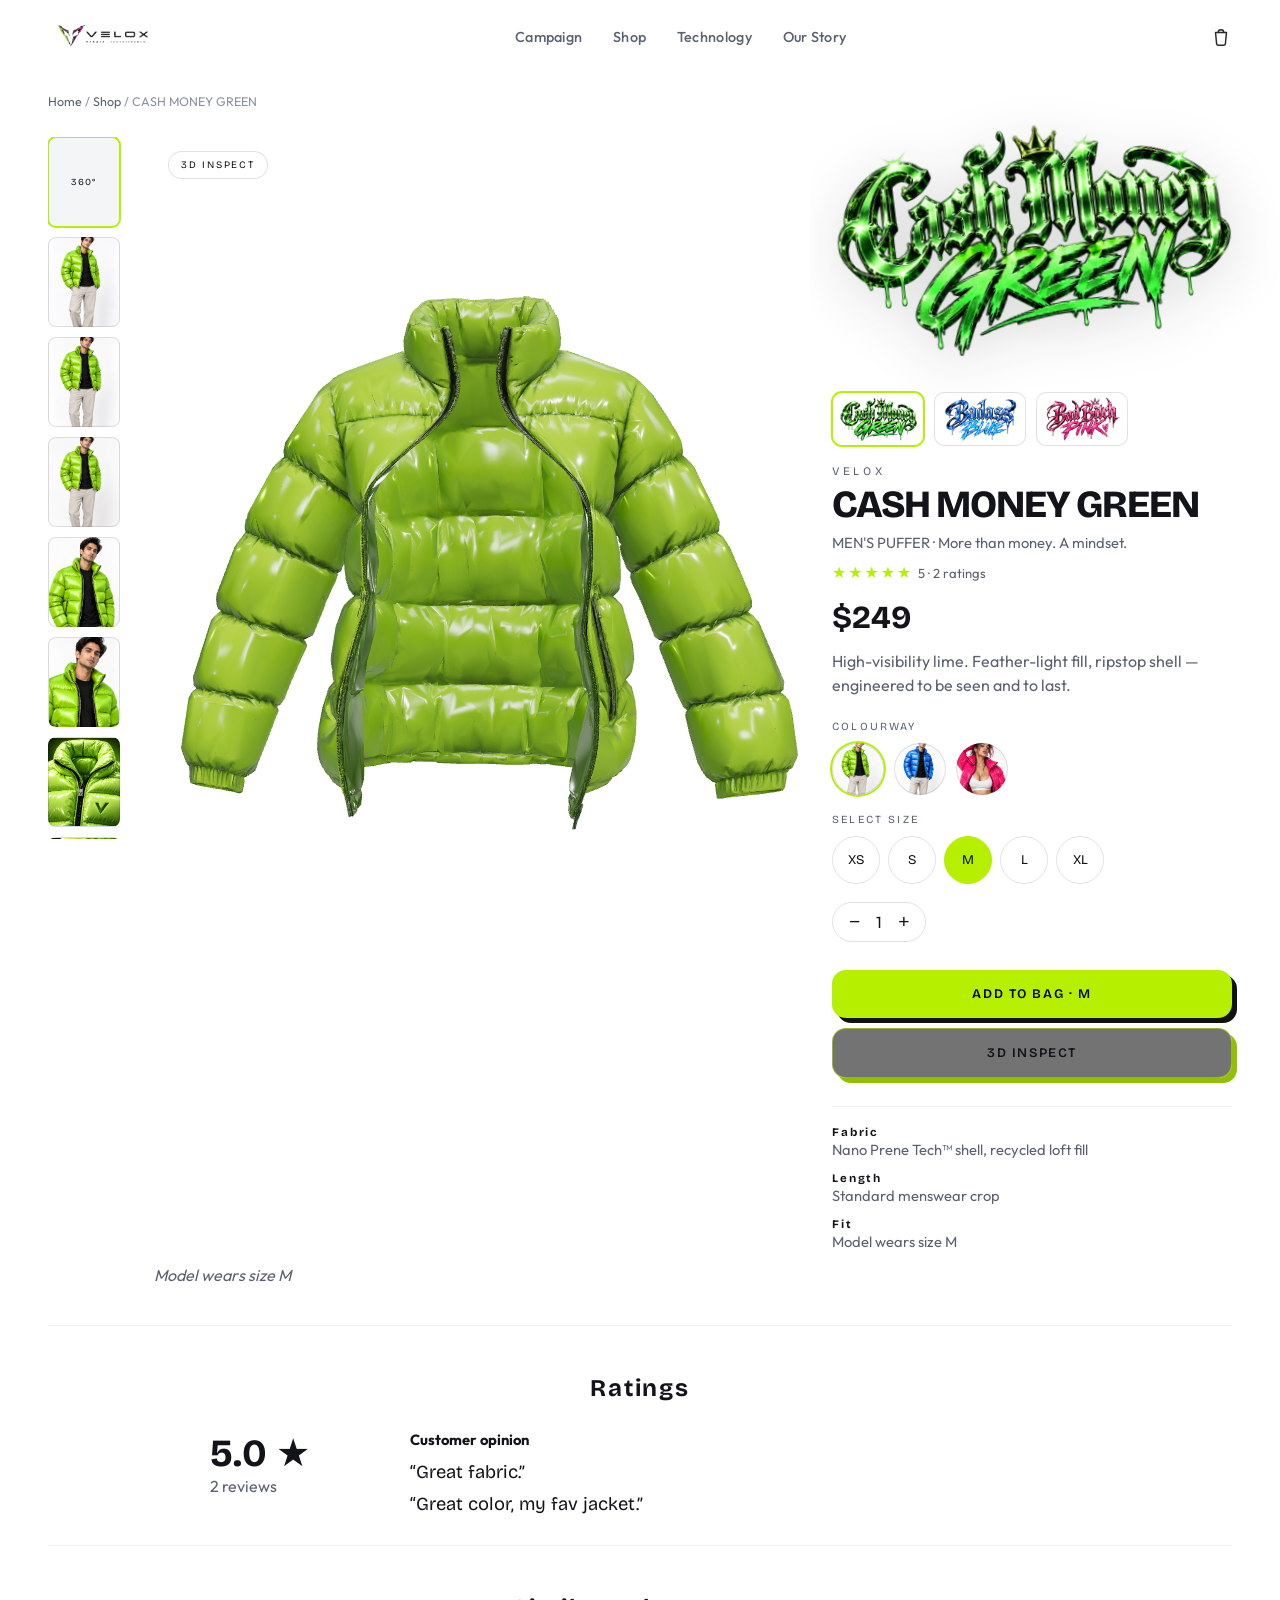
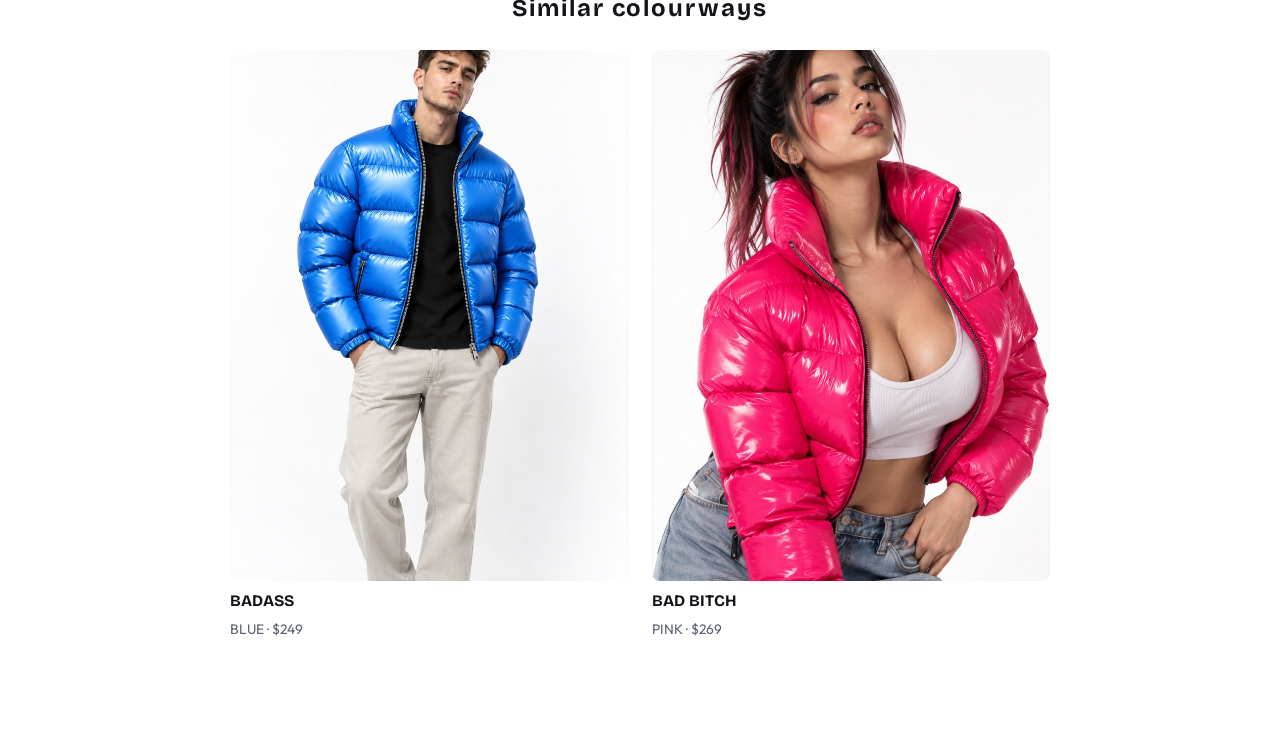
==== commit eeea74df: "Updates" ====
--- a/buy.html
+++ b/buy.html
@@ -38,10 +38,10 @@
         document.head.appendChild(l);
       })();
     </script>
-    <script type="module" crossorigin src="./assets/buy-ODxMXNoU.js"></script>
+    <script type="module" crossorigin src="./assets/buy-CbIyEZA2.js"></script>
     <link rel="modulepreload" crossorigin href="./assets/products-BI7ivbOO.js">
     <link rel="stylesheet" crossorigin href="./assets/products-ojawd9x-.css">
-      <link rel="modulepreload" crossorigin href="./assets/scene3d-ComsFr7d.js">
+      <link rel="modulepreload" crossorigin href="./assets/scene3d-O9Sh4PEQ.js">
   </head>
   <body class="pdp-page">
     <header class="nav">
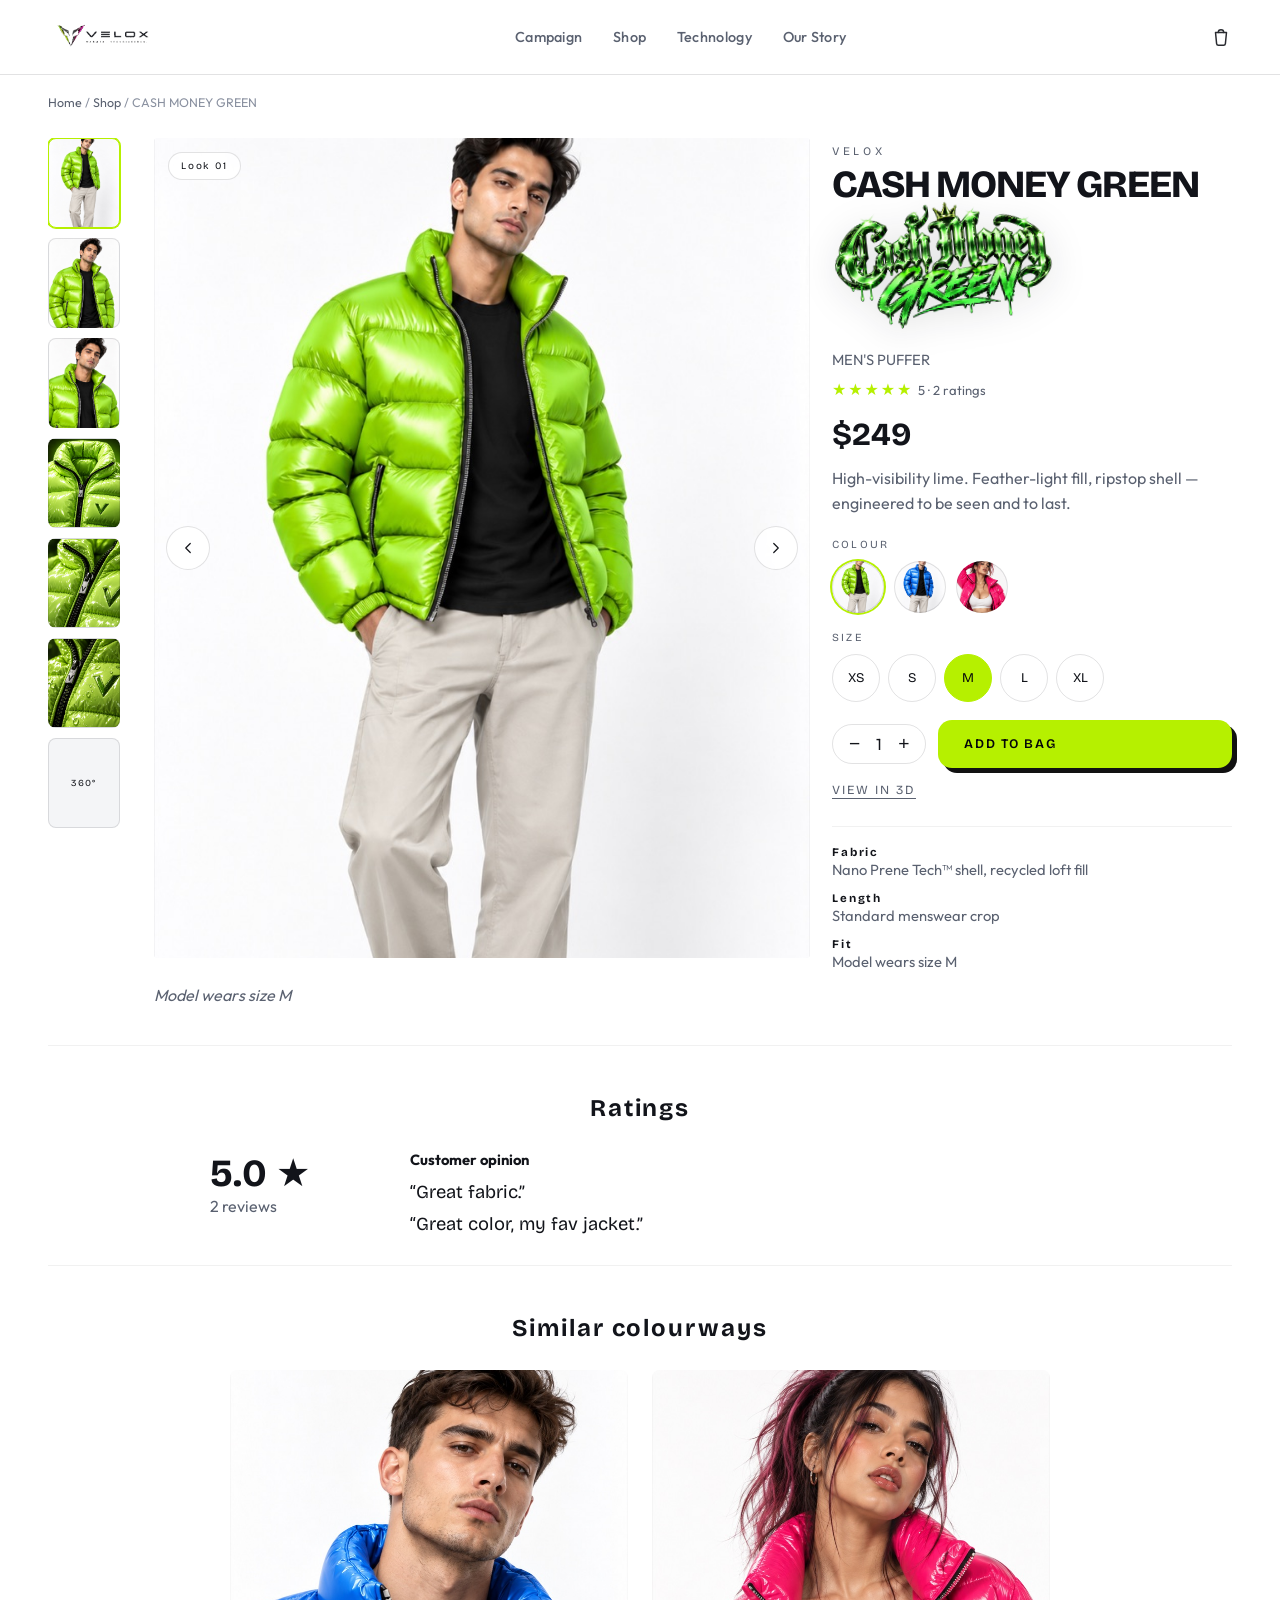
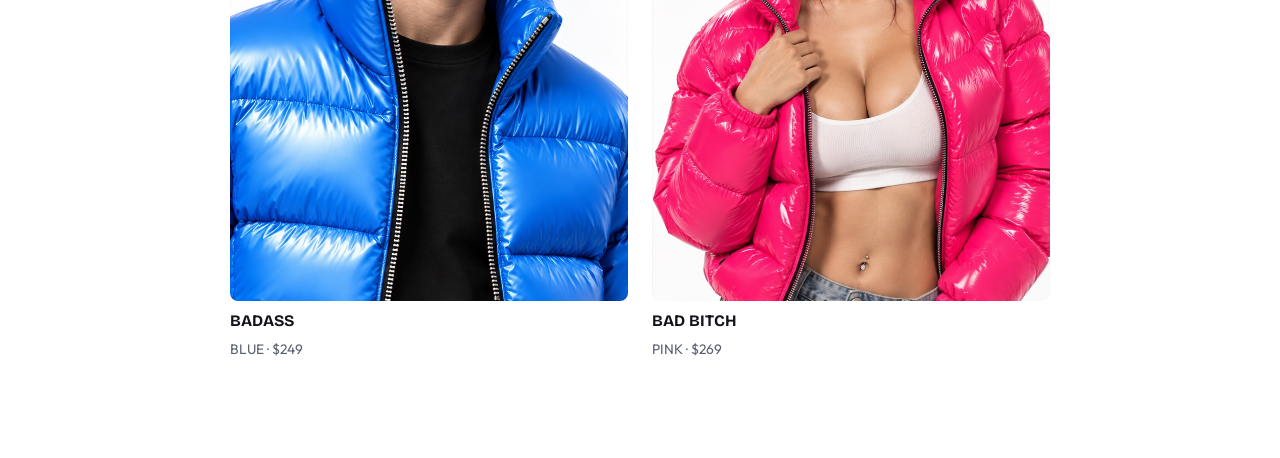
==== commit a5ffc666: "Updates" ====
--- a/buy.html
+++ b/buy.html
@@ -5,8 +5,15 @@
     <meta name="viewport" content="width=device-width, initial-scale=1.0, viewport-fit=cover" />
     <title>VELOX — Shop</title>
     <meta name="description" content="Shop VELOX FW26. Cash Money Green, Badass Blue, Bad Bitch Pink." />
+    <link rel="canonical" href="https://toprmrproducer.github.io/velox-open/buy.html" />
+    <link rel="icon" href="favicon.png" type="image/png" />
+    <link rel="apple-touch-icon" href="apple-touch-icon.png" />
+    <meta property="og:type" content="website" />
+    <meta property="og:title" content="VELOX — Shop" />
+    <meta property="og:description" content="Shop VELOX FW26. Cash Money Green, Badass Blue, Bad Bitch Pink." />
+    <meta property="og:image" content="https://toprmrproducer.github.io/velox-open/og.jpg" />
+    <meta name="twitter:card" content="summary_large_image" />
     <meta http-equiv="Cache-Control" content="no-cache, no-store, must-revalidate" />
-    <meta http-equiv="Pragma" content="no-cache" />
     <style>html,body,.pdp-page{background:#fff!important;color:#12141a}</style>
     <link rel="preconnect" href="https://fonts.googleapis.com" />
     <link rel="preconnect" href="https://fonts.gstatic.com" crossorigin />
@@ -38,15 +45,15 @@
         document.head.appendChild(l);
       })();
     </script>
-    <script type="module" crossorigin src="./assets/buy-CbIyEZA2.js"></script>
-    <link rel="modulepreload" crossorigin href="./assets/products-BI7ivbOO.js">
-    <link rel="stylesheet" crossorigin href="./assets/products-ojawd9x-.css">
+    <script type="module" crossorigin src="./assets/buy-BpSBrQYV.js"></script>
+    <link rel="modulepreload" crossorigin href="./assets/products-BRmSyJt3.js">
+    <link rel="stylesheet" crossorigin href="./assets/products--3l6EGwl.css">
       <link rel="modulepreload" crossorigin href="./assets/scene3d-O9Sh4PEQ.js">
   </head>
   <body class="pdp-page">
     <header class="nav">
       <a class="nav__brand" href="./" aria-label="VELOX home">
-        <img class="nav__lockup" src="brand/nav-lockup.png" alt="VELOX" />
+        <img class="nav__lockup" src="brand/nav-lockup-on-light.png" alt="VELOX" />
       </a>
       <nav class="nav__links" id="navLinks">
         <a href="./">Campaign</a>
--- a/assets/products--3l6EGwl.css
+++ b/assets/products--3l6EGwl.css
@@ -0,0 +1 @@
+:root{--bg-deep: #030406;--ink: #d7dbe4;--ink-dim: #7d8594;--ink-faint: #4c5360;--line: rgba(255, 255, 255, .08);--line-soft: rgba(255, 255, 255, .05);--panel: rgba(6, 8, 12, .72);--panel-solid: #07080c;--accent: #c6f042;--accent-soft: #e6ffa8;--glow: rgba(198, 240, 66, .55);--wash: rgba(182, 240, 0, .1);--font-display: "Bricolage Grotesque", system-ui, sans-serif;--font-body: "Outfit", system-ui, sans-serif;--ease: cubic-bezier(.22, 1, .36, 1);--ease-2: cubic-bezier(.16, 1, .3, 1)}*{margin:0;padding:0;box-sizing:border-box}html{scroll-behavior:smooth}body{font-family:var(--font-body);background:var(--bg-deep);color:var(--ink);overflow-x:hidden;-webkit-font-smoothing:antialiased;text-rendering:optimizeLegibility}svg{fill:none;stroke:currentColor;stroke-width:1.6;stroke-linecap:round;stroke-linejoin:round}::selection{background:var(--accent);color:#05060a}.visually-hidden{position:absolute;width:1px;height:1px;padding:0;margin:-1px;overflow:hidden;clip:rect(0,0,0,0);white-space:nowrap;border:0}.loader{position:fixed;inset:0;z-index:1000;display:grid;place-items:center;background:radial-gradient(120% 120% at 50% 40%,#0a0d14,#05060a 70%);transition:opacity .9s var(--ease),visibility .9s}.loader.is-done{opacity:0;visibility:hidden}.loader__inner{text-align:center;width:min(320px,74vw)}.loader__brand{font-family:var(--font-display);font-weight:800;letter-spacing:.5em;font-size:1.5rem;padding-left:.5em;margin-bottom:28px;color:var(--ink);animation:pulse 2.4s var(--ease) infinite}.loader__bar{height:2px;width:100%;background:var(--line-soft);overflow:hidden}.loader__fill{display:block;height:100%;width:0%;background:var(--accent);box-shadow:0 0 16px var(--glow);transition:width .3s var(--ease)}.loader__lockup{width:min(280px,70vw);height:auto;display:block;margin:0 auto 18px}.loader__pct{font-family:var(--font-display);font-size:.78rem;letter-spacing:.15em;color:var(--ink-dim);margin-top:14px}.loader__hint{font-size:.66rem;letter-spacing:.32em;color:var(--ink-faint);margin-top:8px;text-transform:uppercase}@keyframes pulse{0%,to{opacity:1}50%{opacity:.55}}.bg{position:fixed;inset:0;z-index:0;background:var(--bg-deep)}.bg__layer{position:absolute;inset:0;background-size:cover;background-position:center center;opacity:0;transition:opacity .45s var(--ease);will-change:opacity}.bg__layer video{position:absolute;inset:0;width:100%;height:100%;object-fit:cover;pointer-events:none}.bg__layer.is-active{opacity:1}.bg__vignette{position:absolute;inset:0;background:radial-gradient(120% 90% at 50% 30%,transparent 38%,rgba(0,0,0,.72) 100%),linear-gradient(180deg,transparent 0%,transparent 58%,rgba(0,0,0,.78) 100%);pointer-events:none}.bg__vignette:after{content:"";position:absolute;inset:0;background:radial-gradient(70% 60% at 50% 42%,var(--wash),transparent 72%);pointer-events:none;transition:background .6s var(--ease)}.bg__sweep{display:none}.bg__grain{position:absolute;inset:0;pointer-events:none;opacity:.07;mix-blend-mode:overlay;background-image:repeating-radial-gradient(circle at 20% 30%,rgba(255,255,255,.18) 0 1px,transparent 1px 3px);animation:grain .6s steps(2) infinite}@keyframes sweep{0%{transform:translate3d(-18%,8%,0) rotate(8deg)}50%{transform:translate3d(16%,-6%,0) rotate(-4deg)}to{transform:translate3d(-18%,8%,0) rotate(8deg)}}@keyframes grain{0%{transform:translateZ(0)}to{transform:translate3d(-2%,1%,0)}}.scene{position:fixed;inset:0;z-index:4;width:100vw;height:100vh;touch-action:none;cursor:grab;pointer-events:none;transition:opacity .6s var(--ease)}.scene.is-grabbing{cursor:grabbing}.scene.is-hidden{opacity:0;pointer-events:none}.nav{position:fixed;top:0;left:0;right:0;z-index:50;display:flex;align-items:center;justify-content:space-between;padding:16px clamp(16px,4vw,48px);background:linear-gradient(180deg,rgba(5,6,10,.88) 0%,rgba(5,6,10,.42) 62%,transparent 100%);backdrop-filter:none;-webkit-backdrop-filter:none;border-bottom:0;box-shadow:none}.nav.is-stuck{background:#05060ae6;backdrop-filter:blur(18px);-webkit-backdrop-filter:blur(18px);box-shadow:none;padding-top:14px;padding-bottom:14px}.nav__brand{display:flex;align-items:center;gap:12px;color:var(--ink);text-decoration:none;padding-left:2px}.nav__lockup{height:42px;width:auto;display:block}.nav__brand span{transform:translateY(1px)}.nav__mark{width:26px;height:26px;color:var(--accent);filter:drop-shadow(0 0 8px var(--glow))}.nav__links{display:flex;gap:clamp(20px,2.4vw,44px)}.nav__links a{color:var(--ink-dim);text-decoration:none;font-weight:500;font-size:.9rem;letter-spacing:.02em;opacity:1;transition:opacity .25s,color .25s,transform .25s;display:inline-block}.nav__links a:hover{opacity:1;color:var(--accent);text-shadow:0 0 18px var(--glow);transform:translateY(-1px)}html[data-theme=pink] .nav,html[data-theme=blue] .nav,html[data-theme=lime] .nav{box-shadow:none}.nav__bg{display:flex;border:1px solid transparent;border-radius:999px;overflow:hidden;margin-right:12px;background:transparent}.nav__bg-btn{font-family:var(--font-display);font-size:.6rem;letter-spacing:.14em;padding:7px 11px;color:var(--ink-dim);text-decoration:none;text-transform:uppercase}.nav__bg-btn.is-on{background:var(--accent);color:#05060a}.nav__right{display:flex;align-items:center;gap:18px}.nav__icon{position:relative;width:22px;height:22px;color:var(--ink);background:none;border:none;cursor:pointer;opacity:.9;transition:color .25s,transform .25s}.nav__icon svg{width:22px;height:22px}.nav__icon:hover{color:var(--accent);transform:translateY(-1px)}.nav__badge{position:absolute;top:-8px;right:-9px;min-width:16px;height:16px;padding:0 4px;background:var(--accent);color:#05060a;border-radius:9px;font-size:.62rem;font-weight:700;display:grid;place-items:center;font-family:var(--font-display);transform:scale(0);transition:transform .35s var(--ease)}.nav__badge.is-on{transform:scale(1)}.nav__tag{font-family:var(--font-display);font-size:.6rem;letter-spacing:.22em;color:var(--ink-dim);line-height:1.4;padding-left:16px;margin-left:4px;border-left:1px solid var(--line)}.nav__burger{display:none;width:42px;height:42px;border-radius:12px;border:1px solid transparent;background:transparent;cursor:pointer;flex-direction:column;justify-content:center;align-items:center;gap:6px}.nav__burger span{display:block;width:18px;height:1.5px;background:var(--ink)}.nav__links.is-open{display:flex;position:absolute;top:100%;left:16px;right:16px;flex-direction:column;gap:4px;padding:16px;background:var(--panel-solid);border:1px solid var(--line);border-radius:16px}.hero{position:relative;height:100svh;min-height:640px;z-index:auto;pointer-events:none}.hero>*,.hero .hero__copy *{pointer-events:none}.hero button,.hero a,.hero .dash,.hero .sidecard,.hero .picker,.hero .hero__label,.hero .hero__copy .hero__mark{pointer-events:auto;z-index:8}.hero__copy{position:absolute;left:clamp(20px,4vw,64px);top:12vh;max-width:none;width:auto;z-index:2;pointer-events:none}.eyebrow{font-family:Cinzel,serif;font-size:.68rem;font-weight:600;letter-spacing:.38em;color:var(--ink-dim);text-transform:uppercase;display:inline-block}.hero__orbit{position:absolute;inset:20% 18% 18% 38%;z-index:5;cursor:grab;pointer-events:auto;touch-action:none}.hero__orbit:active{cursor:grabbing}.hero__mark{display:block;width:min(760px,64vw);max-width:none;margin:0 0 18px;padding:0;border:0;background:none;cursor:pointer;filter:drop-shadow(0 10px 30px rgba(0,0,0,.45));transform:rotate(-6deg);transform-origin:left center;transition:filter .35s var(--ease),transform .35s var(--ease)}.hero__mark:hover,.hero__mark:focus-visible{filter:drop-shadow(0 0 36px var(--glow)) drop-shadow(0 12px 28px rgba(0,0,0,.45));transform:rotate(-6deg) scale(1.045)}.hero__mark img{width:100%;max-width:none;height:auto;display:block;mix-blend-mode:screen;pointer-events:none}.hero__tag{font-family:Cinzel,serif;font-size:.92rem;letter-spacing:.22em;color:var(--ink);text-transform:uppercase;margin:4px 0 14px}.hero__title{font-family:var(--font-display);font-weight:800;font-size:clamp(2.7rem,6vw,5.4rem);line-height:.88;letter-spacing:-.045em;margin:18px 0 0;font-optical-sizing:auto}.hero__title span{display:block}.hero__title .reveal--dim{color:transparent;-webkit-text-stroke:1.2px color-mix(in srgb,var(--accent) 55%,transparent)}.accent-rule{display:block;width:64px;height:3px;background:var(--accent);box-shadow:0 0 14px var(--glow);margin:26px 0 22px;border-radius:2px}.hero__blurb{color:var(--ink-dim);font-size:1rem;line-height:1.6;max-width:360px;margin-bottom:30px}.btn{font-family:var(--font-display);font-weight:600;letter-spacing:.12em;font-size:.82rem;cursor:pointer;border:none;display:inline-flex;align-items:center;gap:14px;transition:transform .3s var(--ease),background .3s,color .3s,box-shadow .3s}.btn svg{width:18px;height:18px}.btn--pill{padding:16px 26px;border-radius:14px;background:#0000008c;color:var(--ink);border:1px solid color-mix(in srgb,var(--accent) 55%,var(--line));box-shadow:5px 5px color-mix(in srgb,var(--accent) 80%,black);backdrop-filter:blur(10px)}.btn--pill:hover{background:var(--accent);color:#05060a;transform:translate(2px,2px);box-shadow:2px 2px 0 var(--accent)}.btn--pill:hover svg{stroke:#05060a}.btn--solid{background:var(--accent);color:#05060a;padding:16px 26px;border-radius:14px;box-shadow:5px 5px #111}.btn--solid svg{stroke:#05060a}.btn--solid:hover{transform:translateY(-2px);box-shadow:0 16px 40px -12px var(--glow);filter:brightness(1.05)}.btn--block{width:100%;justify-content:center}.hero__pager{display:flex;align-items:center;gap:10px;margin-bottom:34px}.dash{width:34px;height:3px;border-radius:2px;background:#fff3;cursor:pointer;transition:background .4s,width .4s var(--ease)}.dash.is-active{background:var(--accent);width:46px;box-shadow:0 0 10px var(--glow)}.pager__num{font-family:var(--font-display);font-size:.82rem;letter-spacing:.14em;color:var(--ink-dim);margin-left:10px}.pager__num b{color:var(--ink)}.features{list-style:none;display:flex;gap:clamp(18px,2vw,32px)}.features li{display:flex;align-items:center;gap:10px}.features svg{width:22px;height:22px;color:var(--accent);flex:none}.features span{font-family:var(--font-display);font-size:.6rem;letter-spacing:.16em;color:var(--ink-dim);line-height:1.35}.hero__label{position:absolute;left:50%;top:15vh;transform:translate(calc(-50% + 210px));display:flex;gap:14px;align-items:flex-start;z-index:8;background:none;border:none;color:inherit;text-align:left;cursor:pointer;transition:transform .3s var(--ease),filter .3s}.hero__label:hover{filter:drop-shadow(0 0 18px var(--glow));transform:translate(calc(-50% + 210px)) translateY(-3px)}.hero__label-idx{font-family:var(--font-display);font-size:.82rem;color:var(--accent);letter-spacing:.1em;padding-top:2px}.hero__label-name{font-family:var(--font-display);font-weight:700;font-size:1.55rem;letter-spacing:.06em}.hero__label-gender{font-size:.66rem;letter-spacing:.28em;color:var(--ink-dim);margin-top:3px}.hero__label-price{font-family:var(--font-display);font-weight:600;font-size:.92rem;letter-spacing:.08em;margin-top:10px;color:var(--accent)}.sidecards{position:absolute;right:clamp(20px,3vw,48px);top:14vh;display:flex;flex-direction:column;gap:12px;z-index:8;width:220px}.sidecard{display:flex;align-items:center;gap:14px;background:#080a10c7;color:var(--ink);border:1px solid color-mix(in srgb,var(--accent) 32%,var(--line));border-radius:16px;padding:10px 12px;cursor:pointer;box-shadow:0 18px 40px -24px #12141a47;backdrop-filter:blur(18px);transition:transform .35s var(--ease),box-shadow .35s,border-color .35s,background .35s}.sidecard:hover{transform:translate(-8px) scale(1.05);background:#0c0e14eb;border-color:var(--accent);box-shadow:0 0 28px -6px var(--glow)}.sidecard__thumb{width:56px;height:56px;border-radius:12px;background:#0c0f16 center/cover no-repeat;flex:none;transition:transform .35s var(--ease)}.sidecard:hover .sidecard__thumb{transform:scale(1.08) rotate(-3deg)}.sidecard__meta{flex:1;min-width:0;text-align:left}.sidecard__name{font-family:var(--font-display);font-weight:700;font-size:.92rem;letter-spacing:.02em;line-height:1.15;color:var(--ink)}.sidecard__color{display:block;margin-top:4px;font-family:Cinzel,serif;font-size:.58rem;letter-spacing:.22em;color:var(--ink-dim)}.picker{position:absolute;left:clamp(16px,3vw,40px);bottom:5vh;z-index:8;width:min(260px,24vw);aspect-ratio:3/2;background-size:cover;background-position:center;background-repeat:no-repeat;border-radius:14px;overflow:hidden;box-shadow:0 20px 50px -20px #000000a6;display:grid;grid-template-columns:1fr 1fr 1fr}.picker{transition:transform .35s var(--ease),box-shadow .35s}.picker:hover{transform:translateY(-4px);box-shadow:0 24px 50px -16px #000000bf}.picker button{background:transparent;border:none;cursor:pointer;padding:0;transition:background .25s,box-shadow .25s}.picker button:hover{background:#ffffff24}.picker button.is-on{box-shadow:inset 0 0 0 2px #fff}.hero__arrows{position:absolute;right:clamp(20px,4vw,64px);bottom:8vh;display:flex;gap:14px;z-index:8}.round-btn{width:54px;height:54px;border-radius:14px;border:1px solid var(--line);background:#0000008c;color:var(--ink);cursor:pointer;display:grid;place-items:center;backdrop-filter:blur(8px);box-shadow:4px 4px color-mix(in srgb,var(--accent) 70%,black);transition:transform .3s var(--ease),background .3s,color .3s,border-color .3s,box-shadow .3s}.round-btn svg{width:22px;height:22px}.round-btn:hover{background:var(--accent);color:#05060a;border-color:var(--accent);transform:scale(1.06)}.hint{position:absolute;z-index:6;font-family:var(--font-display);font-size:.64rem;letter-spacing:.2em;color:var(--ink-dim);display:inline-flex;align-items:center;gap:8px;padding:10px 16px;border:1px solid var(--line-soft);border-radius:999px;background:var(--panel);backdrop-filter:blur(10px)}.hint svg{width:15px;height:15px;color:var(--accent)}.hint--drag{left:50%;bottom:8vh;transform:translate(-50%);transition:opacity .5s}.hint--drag.is-gone{opacity:0}.hint--light{left:50%;top:12vh;transform:translate(calc(-50% - 30px));opacity:.8}.hero__foot{position:absolute;left:clamp(20px,4vw,64px);bottom:4vh;z-index:6}.hero__foot-left{font-family:var(--font-display);font-size:.62rem;letter-spacing:.24em;color:var(--ink-faint)}.hero__possib{position:absolute;right:clamp(20px,4vw,64px);bottom:20vh;z-index:6;text-align:right;font-family:var(--font-display);font-size:.64rem;letter-spacing:.26em;color:var(--ink-dim);line-height:1.8}.scroll-cue{position:absolute;left:50%;bottom:2.4vh;transform:translate(-50%);width:26px;height:42px;border:1px solid var(--line);border-radius:14px;background:none;cursor:pointer;z-index:6;display:grid;place-items:start center;padding-top:8px}.scroll-cue span{width:3px;height:8px;background:var(--accent);border-radius:2px;animation:scrollcue 1.8s var(--ease) infinite}@keyframes scrollcue{0%{transform:translateY(0);opacity:1}70%{transform:translateY(14px);opacity:0}to{opacity:0}}.section{position:relative;z-index:5;background:var(--bg-deep);padding:clamp(80px,12vh,160px) clamp(20px,6vw,120px)}.section__head{max-width:720px;margin:0 auto clamp(40px,6vh,80px);text-align:center}.section__head h2,.tech h2,.about h2{font-family:var(--font-display);font-weight:800;font-size:clamp(2rem,4.5vw,3.6rem);line-height:1.02;letter-spacing:-.02em;margin:18px 0 20px}.section__head h2 em,.about h2{font-style:normal}.section__head h2 em{color:var(--accent)}.section__head p,.tech__lead p,.about p{color:var(--ink-dim);font-size:1.04rem;line-height:1.6;max-width:560px;margin:0 auto}.collection{background:linear-gradient(180deg,#05060a,#080a11)}.cards{display:grid;grid-template-columns:repeat(3,1fr);gap:24px;max-width:1180px;margin:0 auto}.pcard{position:relative;border:1px solid var(--line-soft);border-radius:24px;overflow:hidden;background:#090b12;transition:border-color .5s;display:flex;flex-direction:column}.pcard:hover{border-color:var(--pc-accent, var(--accent))}.pcard__media{position:relative;aspect-ratio:4/4.4;background-color:#080a11;background-size:cover;background-position:center;overflow:hidden;perspective:900px}.pcard__loop{position:absolute;inset:0;width:100%;height:100%;object-fit:cover;pointer-events:none;z-index:0}.pcard__stage{position:absolute;inset:0;transform-style:preserve-3d;animation:coatsway 7s ease-in-out infinite;will-change:transform}.pcard:hover .pcard__stage{animation:none}.pcard.has-gl .pcard__stage{animation:none;transform:none}@keyframes coatsway{0%,to{transform:rotateY(-18deg) rotateX(5deg) translateZ(24px)}50%{transform:rotateY(18deg) rotateX(-5deg) translate3d(0,8px,24px)}}.pcard__gl{position:absolute;inset:0;width:100%;height:100%;z-index:1;pointer-events:none;transition:opacity .35s var(--ease)}.pcard.has-gl .pcard__jacket,.pcard.is-stitch .pcard__gl{opacity:0}.pcard__jacket{position:absolute;inset:8% 10% 4%;background:center 55% / contain no-repeat;z-index:1;pointer-events:none;filter:saturate(1.2) contrast(1.12);transition:opacity .35s var(--ease)}.pcard__stitches{display:grid;grid-template-columns:1fr 1fr 1fr;gap:6px;padding:6px 12px 0}.pcard__stitch{aspect-ratio:1;border-radius:10px;border:1px solid var(--line);background:#f4f5f7 center/cover no-repeat;cursor:pointer}.pcard__stitch.is-on{box-shadow:inset 0 0 0 2px var(--pc-accent, var(--accent))}.pcard__media:after{content:"";position:absolute;inset:0;background:radial-gradient(70% 60% at 50% 40%,transparent,rgba(0,0,0,.62));pointer-events:none}.pcard__badge{position:absolute;top:16px;left:16px;z-index:2;font-family:var(--font-display);font-size:.6rem;letter-spacing:.2em;padding:7px 12px;border-radius:999px;background:#05060a80;border:1px solid var(--line-soft);color:var(--pc-accent, var(--ink));backdrop-filter:blur(6px)}.pcard__body{padding:22px 22px 24px;display:flex;flex-direction:column;gap:4px}.pcard__name{font-family:var(--font-display);font-weight:700;font-size:1.3rem;letter-spacing:.04em}.pcard__gender{font-size:.64rem;letter-spacing:.24em;color:var(--ink-faint)}.pcard__foot{margin-top:16px;display:flex;align-items:center;justify-content:space-between}.pcard__price{font-family:var(--font-display);font-weight:600;font-size:1.24rem}.pcard__add{font-family:var(--font-display);font-size:.74rem;letter-spacing:.1em;padding:12px 20px;border-radius:999px;border:1px solid var(--line);background:none;color:var(--ink);cursor:pointer;transition:background .3s,color .3s,border-color .3s}.pcard__add:hover{background:var(--pc-accent, var(--accent));color:#05060a;border-color:transparent}.pcard__view{position:absolute;inset:0;z-index:3;background:none;border:none;cursor:pointer}.pcard__looks{display:grid;grid-template-columns:1fr 1fr 1fr;gap:6px;padding:10px 12px 0}.pcard__look{aspect-ratio:3/4;border-radius:10px;border:1px solid var(--line);background:#0b0d12 center 18%/cover no-repeat;cursor:pointer;transition:transform .3s var(--ease),box-shadow .3s}.pcard__look:hover{transform:translateY(-3px);box-shadow:0 10px 22px #00000059}.pcard__look.is-on{box-shadow:inset 0 0 0 2px var(--pc-accent, var(--accent))}.tech{position:relative;z-index:5;background:#05060a;display:grid;grid-template-columns:1.15fr .85fr;min-height:100svh}.tech__visual{position:relative;min-height:520px;overflow:hidden}.tech__visual img{width:100%;height:100%;object-fit:cover;display:block;min-height:100svh}.tech__copy{padding:clamp(48px,8vh,100px) clamp(24px,5vw,72px);display:flex;flex-direction:column;justify-content:center}.tech__copy h2{font-family:var(--font-display);font-weight:800;font-size:clamp(2.2rem,4.4vw,3.8rem);line-height:.95;letter-spacing:-.03em;margin:14px 0 18px}.tech__copy>p{color:var(--ink-dim);font-size:1.08rem;line-height:1.65;max-width:460px}.about{background:#05060a;text-align:center}.about__inner{max-width:640px;margin:0 auto;display:flex;flex-direction:column;align-items:center}.about h2{margin:16px 0 18px}.about .btn{margin-top:34px}.campaigns{position:relative;z-index:5;background:#05060a;padding:40px 0 0}.campaigns__head{text-align:center;padding:40px 24px 20px}.campaigns__head h2{font-family:var(--font-display);font-weight:800;font-size:clamp(2rem,5vw,3.6rem);letter-spacing:-.04em;line-height:.95;margin-top:12px}.campaigns__head em{font-style:normal;color:var(--accent)}.campaign{border-top:1px solid var(--line-soft)}.campaign__tab{width:100%;display:flex;justify-content:space-between;align-items:center;padding:22px clamp(20px,5vw,80px);background:transparent;border:none;color:var(--ink);font-family:Cinzel,serif;letter-spacing:.18em;font-size:.82rem;cursor:pointer;text-align:left}.campaign__tab:hover,.campaign.is-open .campaign__tab{color:var(--accent)}.campaign__price{font-family:var(--font-display);letter-spacing:.08em}.campaign__body{display:grid;grid-template-rows:0fr;transition:grid-template-rows .7s var(--ease)}.campaign.is-open .campaign__body{grid-template-rows:1fr}.campaign__body>*{overflow:hidden}.campaign__body img{width:100%;height:min(78vh,820px);object-fit:cover;display:block}.campaign__cta{position:relative;margin-top:-90px;padding:0 clamp(20px,5vw,80px) 40px;display:flex;justify-content:space-between;align-items:end;gap:20px;z-index:2}.campaign__cta p{font-family:Cinzel,serif;letter-spacing:.2em;text-transform:uppercase;font-size:.78rem}.tech__acc{display:flex;flex-direction:column;gap:0;margin-top:36px}.tech__tab{background:none;border:none;border-top:1px solid var(--line-soft);color:var(--ink-dim);font-family:Cinzel,serif;letter-spacing:.16em;font-size:.92rem;text-align:left;padding:18px 0;cursor:pointer}.tech__tab.is-open{color:var(--accent)}.tech__panel{display:none;padding:0 0 22px}.tech__panel.is-open{display:grid;gap:14px}.tech__panel img{width:100%;aspect-ratio:16/10;object-fit:cover;border-radius:16px}.tech__panel p{color:var(--ink-dim);line-height:1.6;font-size:1.02rem}.inspect{position:relative;z-index:5;background:#05060a;padding:28px clamp(16px,3vw,48px) 40px}.inspect__grid{display:grid;grid-template-columns:92px minmax(0,1.35fr) minmax(280px,.9fr);gap:18px;min-height:calc(100svh - 120px);align-items:stretch}.inspect__thumbs{display:flex;flex-direction:column;gap:10px}.inspect__thumb{aspect-ratio:1;border-radius:14px;border:1px solid var(--line);background:#f4f5f7 center/cover no-repeat;cursor:pointer;overflow:hidden}.inspect__thumb.is-on{box-shadow:inset 0 0 0 2px var(--accent)}.inspect__thumb--360{display:grid;place-items:center;color:var(--ink);font-family:var(--font-display);font-size:.62rem;letter-spacing:.16em;background:#f4f5f7}.inspect__stage{position:relative;border-radius:22px;overflow:hidden;min-height:520px;background:#fff}.inspect__plate,.inspect__jacket{position:absolute;inset:0}.inspect__plate{background:center/cover no-repeat;transform:scale(1.04)}.inspect__jacket{background:center 58%/contain no-repeat;filter:saturate(1.15) contrast(1.08);pointer-events:none}.inspect__360{position:absolute;right:18px;top:18px;z-index:2;font-family:var(--font-display);letter-spacing:.18em;font-size:.72rem;padding:10px 14px;border-radius:999px;cursor:pointer;background:#00000080;color:#fff;border:1px solid var(--line);backdrop-filter:blur(8px)}.inspect__tag{position:absolute;left:18px;bottom:16px;z-index:2;font-family:Rock Salt,cursive;font-size:1.15rem;color:#ffffffd1;transform:rotate(-6deg)}.inspect__buy{background:#fff;border:1px solid var(--line-soft);border-radius:22px;padding:28px 26px 24px;display:flex;flex-direction:column;gap:12px}.inspect__kicker{font-family:var(--font-display);font-size:.72rem;letter-spacing:.28em;color:var(--ink-dim)}.inspect__name{font-family:var(--font-display);font-weight:800;font-size:clamp(2rem,3vw,3.1rem);letter-spacing:-.03em;line-height:.92}.inspect__tagline{font-family:Cinzel,serif;letter-spacing:.16em;font-size:.78rem;color:var(--accent);text-transform:uppercase}.inspect__blurb{color:var(--ink-dim);line-height:1.55;font-size:.98rem}.inspect__price{font-family:var(--font-display);font-weight:700;font-size:1.8rem;margin-top:4px}.inspect__swatches{display:grid;grid-template-columns:repeat(3,1fr);gap:8px}.inspect__swatch{border:1px solid var(--line);background:#fff;color:var(--ink);border-radius:12px;padding:10px 8px;cursor:pointer;text-align:left}.inspect__swatch.is-on{border-color:var(--accent);box-shadow:0 0 0 1px var(--accent)}.inspect__swatch b{display:block;font-family:var(--font-display);font-size:.78rem;letter-spacing:.06em}.inspect__swatch span{font-size:.62rem;letter-spacing:.14em;color:var(--ink-dim)}.inspect__sizes{display:flex;gap:8px;flex-wrap:wrap}.inspect__sizes button{width:44px;height:44px;border-radius:10px;border:1px solid var(--line);background:transparent;color:var(--ink);cursor:pointer;font-family:var(--font-display)}.inspect__sizes button.is-on{background:var(--accent);color:#05060a;border-color:var(--accent)}.inspect__qty{display:inline-flex;align-items:center;gap:14px;border:1px solid var(--line);border-radius:12px;padding:8px 14px;width:fit-content}.inspect__qty button{background:none;border:none;color:var(--ink);cursor:pointer;font-size:1.1rem}.inspect__actions{display:grid;grid-template-columns:1fr 1fr;gap:10px;margin-top:8px}.inspect__feats{display:grid;grid-template-columns:repeat(4,1fr);gap:12px;margin-top:22px;padding:18px 8px 4px;border-top:1px solid var(--line-soft)}.inspect__feats div{display:flex;flex-direction:column;gap:4px}.inspect__feats b{font-family:var(--font-display);font-size:.78rem;letter-spacing:.16em}.inspect__feats span{font-size:.78rem;color:var(--ink-dim)}.manifesto,.nano,.voices,.freedom{position:relative;z-index:5;background:#05060a}.manifesto{display:grid;grid-template-columns:1fr;min-height:100svh;align-items:stretch}.manifesto__visual{grid-area:1 / 1}.manifesto__copy{grid-area:1 / 1;z-index:2;background:linear-gradient(90deg,rgba(5,6,10,.88) 0%,rgba(5,6,10,.35) 55%,transparent 100%)}.manifesto__copy,.nano__copy{padding:clamp(48px,10vh,120px) clamp(24px,6vw,80px);display:flex;flex-direction:column;justify-content:center}.manifesto__copy h2,.nano__copy h2,.voices__head h2,.freedom h2{font-family:var(--font-display);font-weight:800;font-size:clamp(2.4rem,6vw,5.2rem);line-height:.92;letter-spacing:-.04em;margin:12px 0 22px}.manifesto__line{font-family:Cinzel,serif;font-size:clamp(1.1rem,2vw,1.5rem);letter-spacing:.08em;line-height:1.45;color:var(--ink)}.manifesto__visual,.nano__visual{min-height:52vh;overflow:hidden}.manifesto__visual img,.nano__visual img{width:100%;height:100%;object-fit:cover;display:block;min-height:100%}.manifesto__visual img{object-position:center center}.nano{display:grid;grid-template-columns:1.1fr .9fr;min-height:88svh}.nano__copy p{color:var(--ink-dim);font-size:1.2rem;line-height:1.6;max-width:420px}.voices{padding:clamp(80px,12vh,140px) clamp(20px,6vw,120px)}.voices__head{max-width:920px;margin:0 auto 56px;text-align:center}.voices__grid{display:grid;grid-template-columns:repeat(3,1fr);gap:24px;max-width:1180px;margin:0 auto}.nano__visual{display:grid;grid-template-rows:1fr auto;min-height:100%}.nano__strip{display:grid;grid-template-columns:1fr 1fr;gap:8px;padding:8px;background:#05060a}.nano__strip img{width:100%;aspect-ratio:1;object-fit:cover;display:block}.voice{margin:0;border:1px solid var(--line-soft);border-radius:22px;background:#080a11;padding:26px 24px 28px}.voice__who{display:flex;align-items:center;gap:12px;margin-bottom:14px}.voice__avatar{width:40px;height:40px;border-radius:50%;flex:none;display:grid;place-items:center;background:color-mix(in srgb,var(--accent) 35%,#1a1d24);font-family:var(--font-display);font-weight:700}.voice__who b{display:block;font-family:var(--font-display);font-size:.95rem}.voice__who span{display:block;font-size:.72rem;color:var(--ink-dim);margin-top:2px}.voice__stars{color:var(--accent);letter-spacing:.2em;margin-bottom:10px}.voice p{font-family:var(--font-display);font-size:1.2rem;letter-spacing:.01em;line-height:1.35}.freedom{min-height:88svh;display:grid;place-items:center;text-align:center;padding:clamp(80px,12vh,140px) 24px;background-size:cover;background-position:center}.freedom__inner{max-width:860px}.freedom .btn{margin-top:28px}.footer{position:relative;z-index:5;background:#05060a;border-top:1px solid var(--line-soft);padding:clamp(50px,8vh,90px) clamp(20px,6vw,120px) 40px}.footer__brand{font-family:var(--font-display);font-weight:800;letter-spacing:.5em;font-size:clamp(2.4rem,10vw,7rem);text-align:center;color:transparent;-webkit-text-stroke:1px rgba(255,255,255,.12);padding-left:.5em;margin-bottom:60px}.footer__lockup{display:block;width:min(720px,86vw);height:auto;margin:0 auto 60px}.footer__cols{display:grid;grid-template-columns:repeat(4,1fr);gap:30px;max-width:1000px;margin:0 auto 50px}.footer__cols h3{font-family:var(--font-display);font-size:.72rem;letter-spacing:.2em;color:var(--ink);margin-bottom:16px;font-weight:600}.footer__cols a{display:block;color:var(--ink-dim);text-decoration:none;font-size:.9rem;padding:6px 0;cursor:pointer;transition:color .25s}.footer__cols a:hover{color:var(--accent)}.footer__base{display:flex;justify-content:space-between;gap:20px;padding-top:26px;border-top:1px solid var(--line-soft);font-family:var(--font-display);font-size:.66rem;letter-spacing:.14em;color:var(--ink-faint);flex-wrap:wrap}.sheet-scrim{position:fixed;inset:0;z-index:92;background:#000000b8;opacity:0;visibility:hidden;transition:opacity .4s,visibility .4s;backdrop-filter:blur(8px)}.sheet-scrim.is-open{opacity:1;visibility:visible}.sheet{position:fixed;z-index:93;inset:auto 0 0;max-height:92svh;overflow-y:auto;-webkit-overflow-scrolling:touch;background:#fff;border-top:1px solid var(--line);transform:translateY(110%);transition:transform .5s var(--ease-2);border-radius:22px 22px 0 0;padding:18px 18px calc(22px + env(safe-area-inset-bottom))}.sheet.is-open{transform:translateY(0)}.sheet__grid{display:grid;gap:18px}.sheet__media{position:relative;border-radius:16px;overflow:hidden;aspect-ratio:1;background:#f4f5f7 center/cover no-repeat}.sheet__media img{width:100%;height:100%;object-fit:cover;display:block}.sheet__thumbs{display:grid;grid-template-columns:repeat(4,1fr);gap:8px;margin-top:10px}.sheet__thumbs button{aspect-ratio:1;border-radius:10px;border:1px solid var(--line);background:center/cover no-repeat;cursor:pointer}.sheet__thumbs button.is-on{box-shadow:inset 0 0 0 2px var(--accent)}.sheet__kicker{font-family:var(--font-display);font-size:.72rem;letter-spacing:.28em;color:var(--ink-dim)}.sheet__name{font-family:var(--font-display);font-weight:800;font-size:clamp(1.8rem,4vw,2.8rem);letter-spacing:-.03em;line-height:.95;margin:8px 0}.sheet__tag{font-family:Cinzel,serif;letter-spacing:.14em;color:var(--accent);text-transform:uppercase;font-size:.78rem}.sheet__blurb{color:var(--ink-dim);line-height:1.55;margin:12px 0 8px}.sheet__price{font-family:var(--font-display);font-weight:700;font-size:1.7rem;margin:10px 0}.sheet__sizes,.sheet__swatches{display:flex;flex-wrap:wrap;gap:8px;margin:10px 0}.sheet__sizes button,.sheet__swatches button{min-width:48px;height:48px;padding:0 12px;border-radius:12px;border:1px solid var(--line);background:transparent;color:var(--ink);cursor:pointer;font-family:var(--font-display)}.sheet__sizes button.is-on,.sheet__swatches button.is-on{background:var(--accent);color:#05060a;border-color:var(--accent)}.sheet__qty{display:inline-flex;align-items:center;gap:16px;border:1px solid var(--line);border-radius:12px;padding:10px 16px;margin:8px 0 16px}.sheet__qty button{background:none;border:none;color:var(--ink);font-size:1.2rem;cursor:pointer;width:28px}.sheet__actions{display:grid;gap:10px}.sheet__close{position:absolute;top:12px;right:12px;z-index:2;width:40px;height:40px;border-radius:50%;border:1px solid var(--line);background:#0000008c;color:var(--ink);cursor:pointer}body.is-locked{overflow:hidden}@media (min-width: 880px){.sheet{inset:0 0 0 auto;width:min(460px,40vw);max-height:100svh;height:100svh;transform:translate(104%);opacity:1;visibility:visible;border-radius:0;border:none;border-left:1px solid var(--line);padding:72px 26px 28px}.sheet.is-open{transform:translate(0)}.sheet__grid{grid-template-columns:1fr}.sheet__media{display:none}.sheet-scrim{background:transparent;backdrop-filter:none;pointer-events:none}.sheet-scrim.is-open{pointer-events:none}}.drawer-scrim{position:fixed;inset:0;z-index:90;background:#0009;opacity:0;visibility:hidden;transition:opacity .4s,visibility .4s;backdrop-filter:blur(2px)}.drawer-scrim.is-open{opacity:1;visibility:visible}.cart{position:fixed;top:0;right:0;bottom:0;z-index:95;width:min(420px,92vw);background:var(--panel-solid);border-left:1px solid var(--line-soft);transform:translate(100%);transition:transform .5s var(--ease-2);display:flex;flex-direction:column}.cart.is-open{transform:translate(0)}.cart__head{display:flex;align-items:center;justify-content:space-between;padding:26px 26px 20px;border-bottom:1px solid var(--line-soft)}.cart__head h3{font-family:var(--font-display);font-weight:700;font-size:1.1rem;letter-spacing:.08em}.cart__close,.modal__close{width:34px;height:34px;border-radius:50%;border:1px solid var(--line);background:none;color:var(--ink);cursor:pointer;display:grid;place-items:center;transition:background .25s,color .25s}.cart__close:hover,.modal__close:hover{background:var(--ink);color:#05060a}.cart__close svg,.modal__close svg{width:16px;height:16px}.cart__items{flex:1;overflow-y:auto;padding:12px 26px}.cart__item{display:flex;gap:16px;padding:18px 0;border-bottom:1px solid var(--line-soft)}.cart__item-thumb{width:66px;height:66px;border-radius:12px;background:#f4f5f7 center/cover;flex:none;border:1px solid var(--line-soft)}.cart__item-meta{flex:1}.cart__item-name{font-family:var(--font-display);font-weight:600;letter-spacing:.04em}.cart__item-gender{font-size:.62rem;letter-spacing:.2em;color:var(--ink-faint);margin:3px 0 8px}.cart__qty{display:inline-flex;align-items:center;gap:12px;border:1px solid var(--line);border-radius:999px;padding:4px 10px}.cart__qty button{background:none;border:none;color:var(--ink);cursor:pointer;font-size:1rem;line-height:1;width:16px}.cart__qty span{font-family:var(--font-display);font-size:.85rem;min-width:14px;text-align:center}.cart__item-price{font-family:var(--font-display);font-weight:600}.cart__item-rm{background:none;border:none;color:var(--ink-faint);font-size:.66rem;letter-spacing:.1em;cursor:pointer;margin-top:8px;text-transform:uppercase}.cart__item-rm:hover{color:var(--accent)}.cart__empty{flex:1;display:grid;place-items:center;color:var(--ink-faint);font-size:.9rem;letter-spacing:.1em}.cart__empty.is-hidden{display:none}.cart__foot{padding:22px 26px 26px;border-top:1px solid var(--line-soft)}.cart__row{display:flex;justify-content:space-between;align-items:baseline;margin-bottom:18px;font-family:var(--font-display)}.cart__row span{color:var(--ink-dim);letter-spacing:.1em;font-size:.85rem}.cart__row b{font-size:1.4rem;font-weight:700}.cart__note{text-align:center;font-size:.64rem;letter-spacing:.14em;color:var(--ink-faint);margin-top:14px}.modal{position:fixed;inset:0;z-index:100;display:grid;place-items:center;padding:20px;background:#000000b3;opacity:0;visibility:hidden;transition:opacity .4s,visibility .4s;backdrop-filter:blur(6px)}.modal.is-open{opacity:1;visibility:visible}.modal__box{position:relative;width:min(460px,100%);background:var(--panel-solid);border:1px solid var(--line-soft);border-radius:24px;padding:34px;transform:translateY(20px) scale(.98);transition:transform .5s var(--ease-2);max-height:90vh;overflow-y:auto}.modal.is-open .modal__box{transform:translateY(0) scale(1)}.modal__box--sm{width:min(400px,100%)}.modal__close{position:absolute;top:20px;right:20px}.modal__box h3{font-family:var(--font-display);font-weight:700;font-size:1.5rem;letter-spacing:.01em;margin:12px 0 6px}.modal__sub{color:var(--ink-dim);font-size:.92rem;line-height:1.5;margin-bottom:22px}.demo-flag{margin:16px 0 22px;padding:12px 14px;border:1px dashed rgba(255,255,255,.22);border-radius:12px;font-family:var(--font-display);font-size:.66rem;letter-spacing:.08em;color:var(--accent);line-height:1.5}.form{display:flex;flex-direction:column;gap:16px}.form label{display:flex;flex-direction:column;gap:8px;font-family:var(--font-display);font-size:.64rem;letter-spacing:.18em;color:var(--ink-dim);text-transform:uppercase}.form input{background:#f4f5f7;border:1px solid var(--line-soft);border-radius:12px;padding:14px 16px;color:var(--ink);font-family:var(--font-body);font-size:.98rem;letter-spacing:.02em;transition:border-color .25s}.form input:focus{outline:none;border-color:var(--accent)}.form__row{display:grid;grid-template-columns:1fr 1fr;gap:16px}.form .btn{margin-top:8px}.form__secure{text-align:center;font-size:.64rem;letter-spacing:.12em;color:var(--ink-faint)}.toast{position:fixed;bottom:34px;left:50%;transform:translate(-50%,20px);z-index:200;background:var(--ink);color:#05060a;font-family:var(--font-display);font-weight:600;font-size:.82rem;letter-spacing:.04em;padding:15px 26px;border-radius:999px;opacity:0;visibility:hidden;transition:opacity .4s var(--ease),transform .4s var(--ease);box-shadow:0 20px 50px -15px #000000b3}.toast.is-on{opacity:1;visibility:visible;transform:translate(-50%)}.reveal{opacity:0;transform:translateY(24px);transition:opacity .9s var(--ease),transform .9s var(--ease)}.reveal.is-in{opacity:1;transform:none}@media (max-width: 1100px){.hero__possib{display:none}.hero__label{transform:translate(calc(-50% + 80px))}.sidecards{width:180px;top:14vh}.hero__copy{max-width:none}.hero__mark{width:min(640px,62vw)}.campaign__cta{flex-direction:column;align-items:flex-start}.inspect__grid{grid-template-columns:76px 1fr}.inspect__buy{grid-column:1 / -1}.tech{grid-template-columns:1fr}.tech__visual img{min-height:48vh}}@media (max-width: 880px){.nav{padding:calc(10px + env(safe-area-inset-top)) 14px 10px}.nav__lockup{height:28px}.nav__links{display:none}.nav__links.is-open{display:flex}.nav__tag,.nav__bg{display:none}.nav__burger{display:flex;margin-left:auto}.hero__orbit{inset:38% 6% 26%}.hero__mark{width:min(92vw,420px)}.bg__vignette{opacity:.4}.sheet{max-height:52svh}.nav__right{margin-left:8px}.hero{min-height:100svh}.hero__copy{display:flex;flex-direction:column;align-items:flex-start;top:calc(58px + env(safe-area-inset-top));left:14px;right:auto;max-width:none;width:auto}.hero__mark{width:min(92vw,420px);transform:rotate(-5deg);margin-bottom:8px}.hero__copy .btn{padding:10px 14px;font-size:.68rem;letter-spacing:.1em}.hero__label,.sidecards{display:none}.picker{width:156px;aspect-ratio:3/2;left:14px;transform:none;bottom:calc(18px + env(safe-area-inset-bottom));border-radius:10px}.hint--light,.hero__possib{display:none}.features{flex-wrap:wrap;gap:16px}.cards{grid-template-columns:1fr;max-width:420px}.tech__grid{grid-template-columns:1fr;gap:30px}.tech__frames{grid-template-columns:1fr;max-width:420px}.footer__cols{grid-template-columns:repeat(2,1fr)}.hero__arrows{bottom:calc(18px + env(safe-area-inset-bottom));right:14px;gap:8px}.round-btn{width:44px;height:44px}.hint--drag{bottom:13vh}.inspect{padding:16px 14px 32px}.inspect__grid{grid-template-columns:1fr;min-height:0}.inspect__thumbs{flex-direction:row;overflow-x:auto}.inspect__thumb{width:72px;flex:none}.inspect__stage{min-height:58vh}.inspect__feats{grid-template-columns:1fr 1fr}.inspect__actions{grid-template-columns:1fr}.manifesto,.nano{grid-template-columns:1fr;min-height:0}.manifesto__copy,.nano__copy{padding:48px 20px 28px}.manifesto__copy h2,.nano__copy h2,.voices__head h2,.freedom h2{font-size:2.15rem}.manifesto__visual img,.nano__visual img{min-height:42vh}.voices{padding:56px 20px}.voices__grid{grid-template-columns:1fr}.sheet__sizes button,.sheet__swatches button{min-width:52px;height:52px}.section{padding:56px 20px}.freedom{min-height:0;padding:72px 20px}}@media (max-width: 480px){.hero__title{font-size:2.4rem}.hero__mark{width:92vw}.footer__base{flex-direction:column;gap:8px}.hero__foot{display:none}.btn--pill,.btn--solid{justify-content:center}}@media (prefers-reduced-motion: reduce){.reveal{opacity:1;transform:none;transition:none}.loader__brand,.scroll-cue span,.bg__sweep,.bg__grain,.pcard__stage{animation:none}}.pdp-page{--bg-deep: #ffffff;--ink: #12141a;--ink-dim: #5a6170;--ink-faint: #8a91a0;--line: rgba(18, 20, 26, .12);--line-soft: rgba(18, 20, 26, .06);--panel: rgba(255, 255, 255, .86);--panel-solid: #ffffff;background:#fff!important;min-height:100svh;color:#12141a}.pdp-page .nav{position:sticky;background:#fff!important;background-image:none!important;backdrop-filter:none;-webkit-backdrop-filter:none;border-bottom:1px solid var(--line)}.pdp{max-width:1280px;margin:0 auto;padding:12px clamp(16px,4vw,48px) 80px}.pdp__crumbs{font-size:.78rem;color:var(--ink-faint);margin:8px 0 28px}.pdp__crumbs a{color:var(--ink-dim);text-decoration:none}.pdp__crumbs a:hover{color:var(--accent)}.pdp__grid{display:grid;grid-template-columns:84px minmax(0,1fr) minmax(280px,400px);gap:22px;align-items:start}.pdp__thumbs{display:flex;flex-direction:column;gap:10px;max-height:78vh;overflow-y:auto;padding-right:4px}.pdp__thumb{width:72px;height:90px;flex:none;border:1px solid var(--line);border-radius:8px;background:#f4f5f7 center 18%/cover no-repeat;cursor:pointer;transition:transform .25s var(--ease),box-shadow .25s,border-color .25s}.pdp__thumb:hover{transform:translate(3px)}.pdp__thumb.is-on{border-color:var(--accent);box-shadow:0 0 0 1px var(--accent)}.pdp__stage{position:relative;aspect-ratio:4/5;border-radius:4px;overflow:hidden;background:#fff center 18%/cover no-repeat;min-height:520px}.pdp__shot{position:absolute;inset:0;width:100%;height:100%;object-fit:cover;object-position:center 12%;opacity:0;transform:scale(1.04);transition:opacity .45s var(--ease),transform .7s var(--ease);pointer-events:none}.pdp__shot.is-on{opacity:1;transform:scale(1)}.pdp__arrow{position:absolute;top:50%;transform:translateY(-50%);width:44px;height:44px;border-radius:50%;border:1px solid var(--line);background:#ffffffdb;color:var(--ink);cursor:pointer;display:grid;place-items:center;z-index:2;transition:background .25s,transform .25s}.pdp__arrow svg{width:18px;height:18px}.pdp__arrow:hover{background:var(--accent);color:#05060a;transform:translateY(-50%) scale(1.06)}.pdp__arrow--prev{left:12px}.pdp__arrow--next{right:12px}.pdp__badge{position:absolute;left:14px;top:14px;z-index:2;font-family:var(--font-display);font-size:.62rem;letter-spacing:.18em;padding:7px 12px;border-radius:999px;background:#ffffffd1;border:1px solid var(--line)}.pdp__info{padding-top:6px}.pdp__brand{font-family:var(--font-display);letter-spacing:.32em;font-size:.72rem;color:var(--ink-dim)}.pdp__info h1{font-family:var(--font-display);font-weight:800;font-size:clamp(1.8rem,3vw,2.6rem);letter-spacing:-.03em;line-height:.95;margin:8px 0 10px}.pdp__sub{color:var(--ink-dim);font-size:.92rem;margin-bottom:10px}.pdp__stars{color:var(--accent);letter-spacing:.12em;margin-bottom:16px}.pdp__stars span{color:var(--ink-dim);letter-spacing:0;font-size:.82rem}.pdp__price{font-family:var(--font-display);font-weight:700;font-size:2rem;margin-bottom:12px}.pdp__blurb{color:var(--ink-dim);line-height:1.55;margin-bottom:22px}.pdp__label{font-family:var(--font-display);font-size:.68rem;letter-spacing:.2em;color:var(--ink-dim);margin:18px 0 10px;text-transform:uppercase}.pdp__swatches{display:flex;gap:10px}.pdp__swatch{width:52px;height:52px;border-radius:50%;border:1px solid var(--line);background:center 20%/cover no-repeat;display:block;transition:transform .25s var(--ease),box-shadow .25s}.pdp__swatch:hover{transform:scale(1.08)}.pdp__swatch.is-on{box-shadow:0 0 0 2px var(--accent)}.pdp__sizes{display:flex;gap:8px;flex-wrap:wrap}.pdp__sizes button{min-width:48px;height:48px;border-radius:50%;border:1px solid var(--line);background:none;color:var(--ink);cursor:pointer;font-family:var(--font-display);transition:background .25s,color .25s,transform .25s,border-color .25s}.pdp__sizes button:hover{transform:translateY(-2px);border-color:var(--accent)}.pdp__sizes button.is-on{background:var(--accent);color:#05060a;border-color:var(--accent)}.pdp__qty{display:inline-flex;align-items:center;gap:16px;margin:18px 0;border:1px solid var(--line);border-radius:999px;padding:8px 16px}.pdp__qty button{background:none;border:none;color:var(--ink);cursor:pointer;font-size:1.2rem}.pdp__bag{margin-top:8px}.pdp__info .btn{margin-top:10px}.pdp__specs{margin-top:28px;display:grid;gap:12px;border-top:1px solid var(--line-soft);padding-top:18px}.pdp__specs b{display:block;font-family:var(--font-display);font-size:.72rem;letter-spacing:.16em}.pdp__specs span{color:var(--ink-dim);font-size:.92rem}.pdp__fit{color:var(--ink-dim);font-style:italic;margin:14px 0 40px;padding-left:106px}.pdp__ratings{border-top:1px solid var(--line-soft);padding:48px 0 20px}.pdp__ratings h2,.pdp__similar h2{font-family:var(--font-display);text-align:center;letter-spacing:.08em;margin-bottom:28px}.pdp__ratings-grid{display:grid;grid-template-columns:160px 1fr;gap:40px;max-width:860px;margin:0 auto}.pdp__score{font-family:var(--font-display);font-size:2.4rem}.pdp__score-sub{color:var(--ink-dim)}.pdp__ratings-grid h3{font-size:.92rem;margin-bottom:12px}.pdp__ratings-grid blockquote{color:var(--ink);font-family:var(--font-display);font-size:1.15rem;margin:0 0 10px}.pdp__similar{padding:48px 0 20px;border-top:1px solid var(--line-soft)}.pdp__similar-row{display:grid;grid-template-columns:1fr 1fr;gap:24px;max-width:820px;margin:0 auto}.pdp__card{color:var(--ink);text-decoration:none;display:grid;gap:10px;transition:transform .3s var(--ease)}.pdp__card:hover{transform:translateY(-6px)}.pdp__card-img{display:block;aspect-ratio:3/4;border-radius:8px;background:#f4f5f7 center 18%/cover no-repeat}.pdp__card-name{font-family:var(--font-display);font-weight:700}.pdp__card-meta{color:var(--ink-dim);font-size:.86rem}.pdp__gl{position:absolute;inset:0;width:100%;height:100%;opacity:0;pointer-events:none;z-index:1;touch-action:none}.pdp__stage.is-3d .pdp__gl{opacity:1;pointer-events:auto;cursor:grab}.pdp__stage.is-3d .pdp__gl:active{cursor:grabbing}.pdp__stage.is-3d .pdp__shot,.pdp__stage.is-3d .pdp__arrow{opacity:0;pointer-events:none}.pdp__thumb.is-3d{display:grid;place-items:center;font-family:var(--font-display);font-size:.58rem;letter-spacing:.14em;color:var(--ink);background:#f4f5f7}.pdp__sticker{width:min(220px,70%);height:auto;display:block;margin:6px 0 14px;transform:rotate(-6deg);transform-origin:left center;pointer-events:none;filter:drop-shadow(0 8px 18px rgba(18,20,26,.12))}.pdp__buyrow{display:flex;gap:12px;align-items:center;margin-top:18px}.pdp__buyrow .pdp__qty{margin:0}.pdp__buyrow .pdp__bag{flex:1;margin:0}.pdp__3d{display:inline-block;margin-top:14px;background:none;border:none;color:var(--ink-dim);cursor:pointer;font-family:var(--font-display);font-size:.78rem;letter-spacing:.16em;text-transform:uppercase;text-decoration:underline;text-underline-offset:4px}.pdp__3d:hover{color:var(--accent)}.pdp__stickers{display:flex;gap:10px;margin:4px 0 18px}.pdp__sticker-mini{display:block;width:92px;height:54px;padding:4px;border:1px solid var(--line);border-radius:10px;background:#fff;transition:transform .25s var(--ease),box-shadow .25s,border-color .25s}.pdp__sticker-mini img{width:100%;height:100%;object-fit:contain;mix-blend-mode:multiply}.pdp__sticker-mini:hover{transform:translateY(-2px)}.pdp__sticker-mini.is-on{border-color:var(--accent);box-shadow:0 0 0 1px var(--accent)}@media (max-width: 880px){.pdp__grid{grid-template-columns:1fr}.pdp__thumbs{flex-direction:row;max-height:none;overflow-x:auto;order:2}.pdp__stage{order:1;min-height:62vh}.pdp__info{order:3}.pdp__fit{padding-left:0}.pdp__ratings-grid,.pdp__similar-row{grid-template-columns:1fr}}
